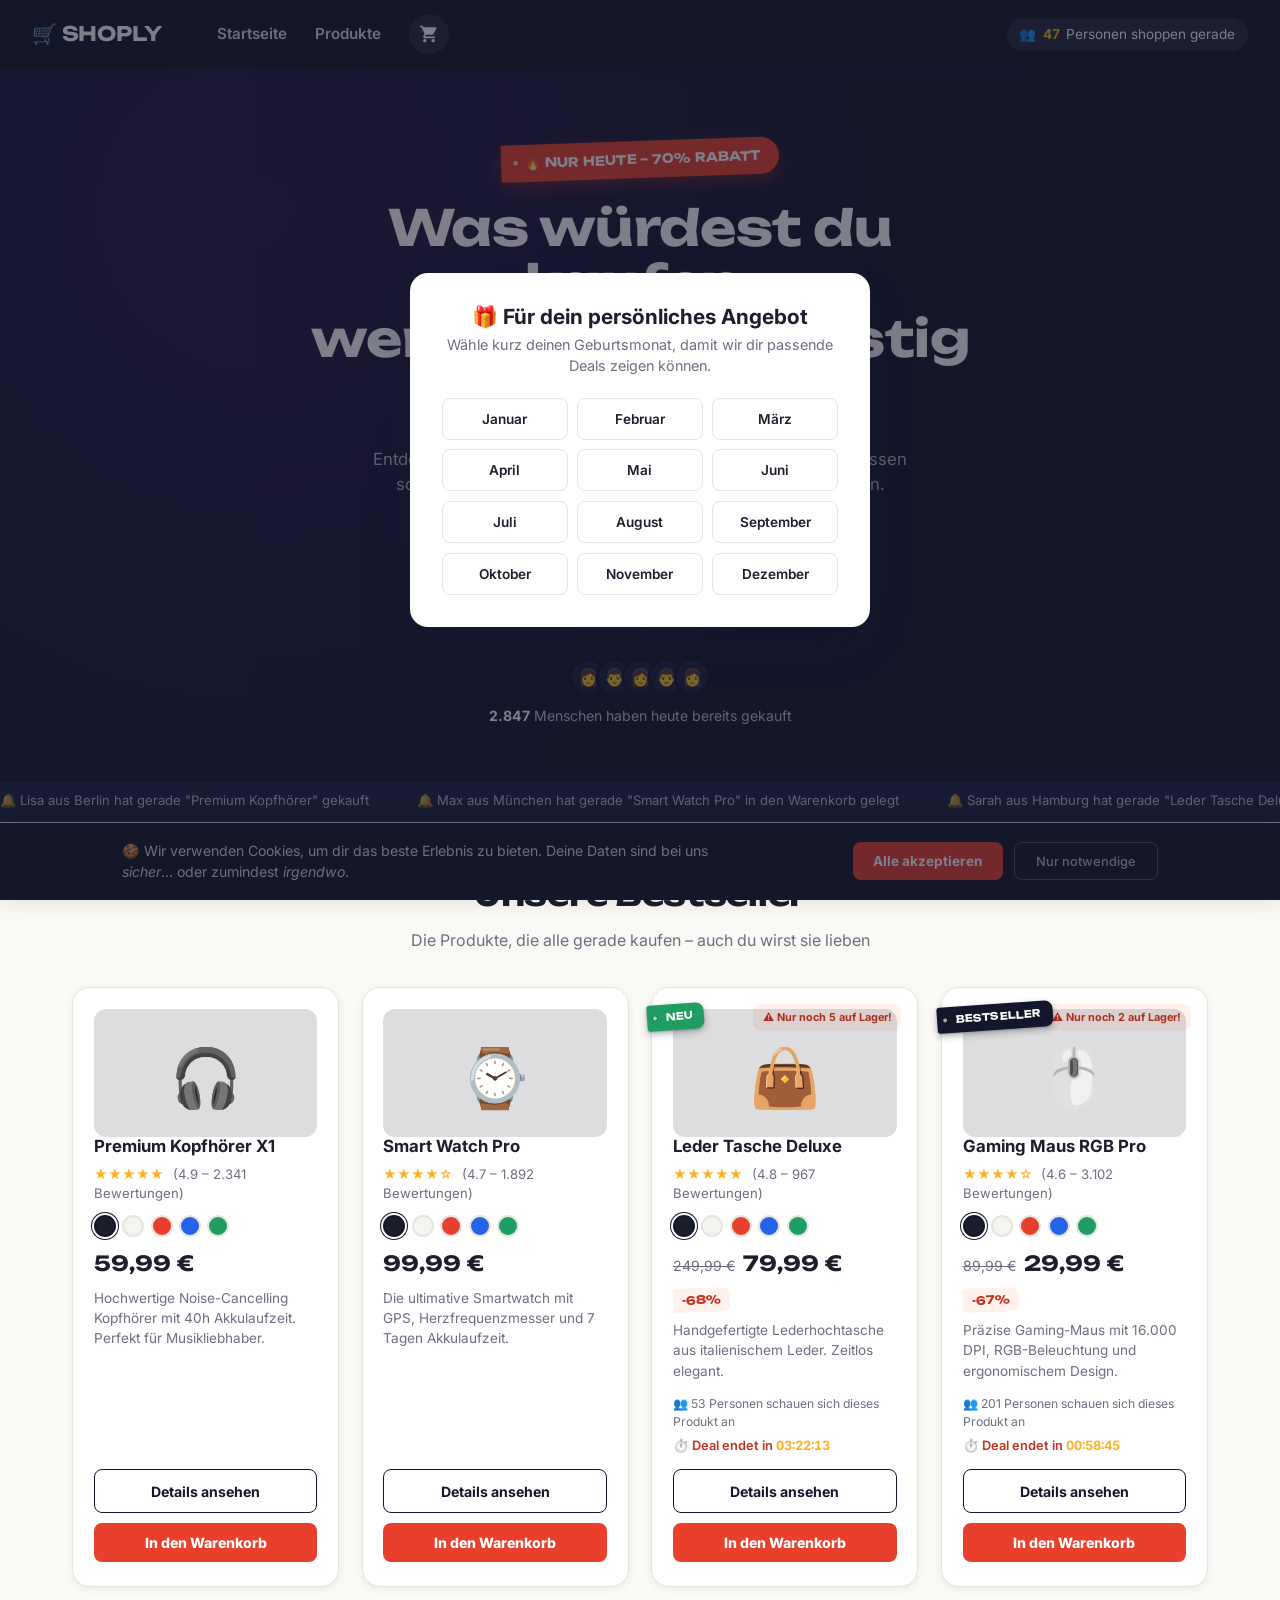
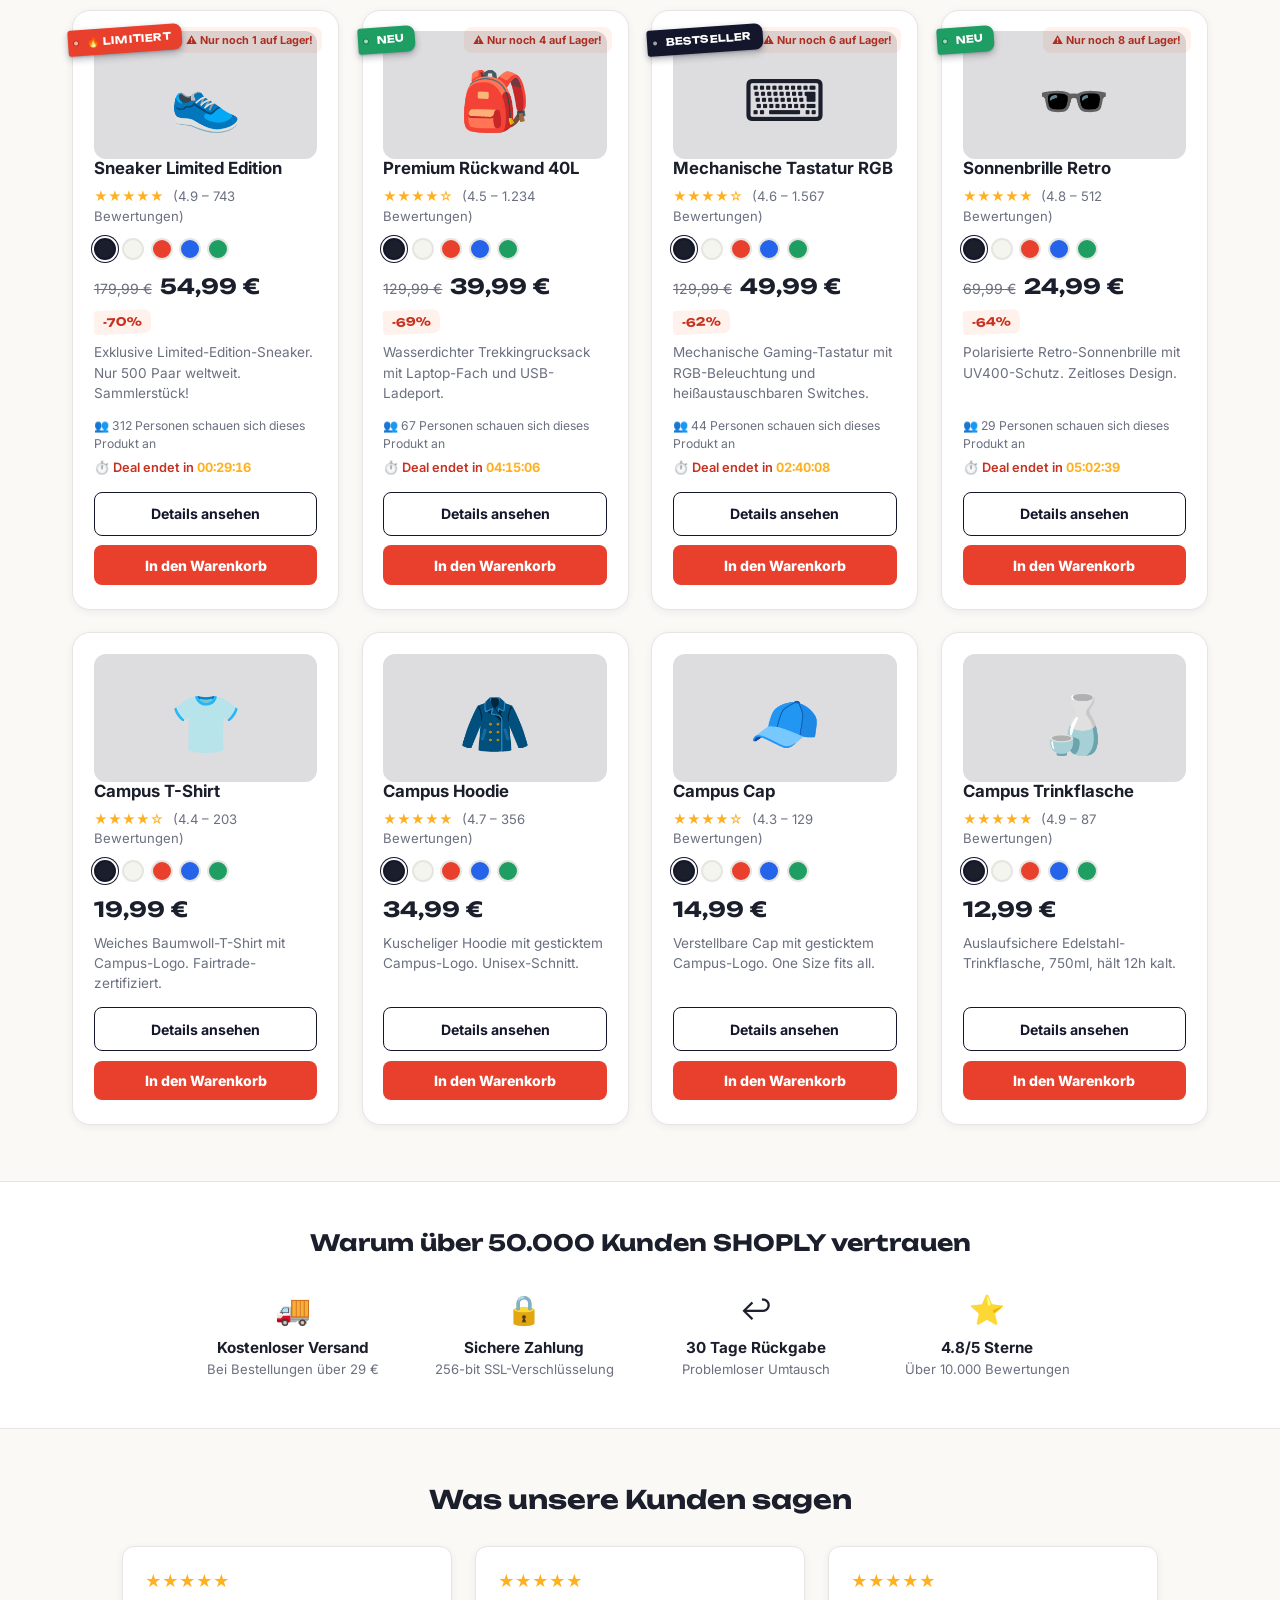
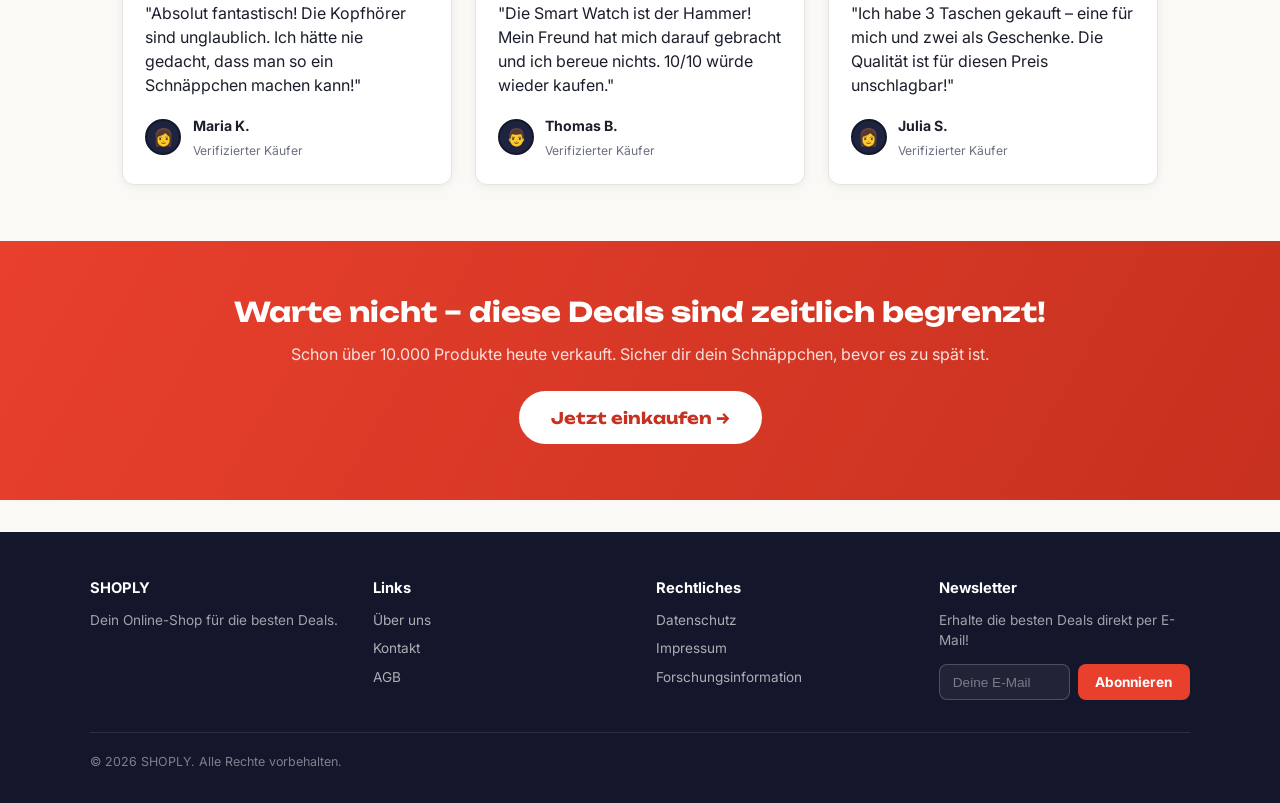
==== index.html @ 7df16696 "Add files via upload" ====
<!DOCTYPE html>
<html lang="de">
<head>
<meta charset="UTF-8">
<meta name="viewport" content="width=device-width, initial-scale=1.0">
<title>SHOPLY – Was würdest du kaufen?</title>
<link rel="stylesheet" href="style.css">
<link rel="preconnect" href="https://fonts.googleapis.com">
<link rel="preconnect" href="https://fonts.gstatic.com" crossorigin>
<link href="https://fonts.googleapis.com/css2?family=Unbounded:wght@500;700;800;900&family=Inter:wght@300;400;500;600;700;900&display=swap" rel="stylesheet">
</head>
<body>

<!-- COOKIE BANNER – Privacy Zuckering -->
<div id="cookieBanner" class="cookie-banner">
  <div class="cookie-inner">
    <p>🍪 Wir verwenden Cookies, um dir das beste Erlebnis zu bieten. Deine Daten sind bei uns <em>sicher</em>... oder zumindest <em>irgendwo</em>.</p>
    <div class="cookie-buttons">
      <button class="btn-accept" onclick="acceptCookies()">Alle akzeptieren</button>
      <button class="btn-reject" onclick="showCookieSettings()">Nur notwendige</button>
    </div>
  </div>
</div>

<!-- COOKIE SETTINGS MODAL – Privacy Zuckering (versteckte Opt-outs) -->
<div id="cookieModal" class="modal-overlay" style="display:none">
  <div class="modal">
    <h2>Cookie-Einstellungen</h2>
    <p class="modal-subtitle">Passe deine Datenschutzeinstellungen an</p>
    <div class="cookie-option">
      <label><input type="checkbox" checked disabled> Notwendige Cookies (kann nicht deaktiviert werden)</label>
    </div>
    <div class="cookie-option">
      <label><input type="checkbox" id="analytics" checked> Analyse-Cookies</label>
      <button class="toggle-btn active" onclick="toggleCookie('analytics')">AN</button>
    </div>
    <div class="cookie-option">
      <label><input type="checkbox" id="marketing" checked> Marketing-Cookies</label>
      <button class="toggle-btn active" onclick="toggleCookie('marketing')">AN</button>
    </div>
    <div class="cookie-option">
      <label><input type="checkbox" id="thirdparty" checked> Drittanbieter-Cookies</label>
      <button class="toggle-btn active" onclick="toggleCookie('thirdparty')">AN</button>
    </div>
    <div class="cookie-option">
      <label><input type="checkbox" id="personalization" checked> Personalisierung</label>
      <button class="toggle-btn active" onclick="toggleCookie('personalization')">AN</button>
    </div>
    <div class="cookie-option">
      <label><input type="checkbox" id="fingerprint" checked> Browser-Fingerprinting</label>
      <button class="toggle-btn active" onclick="toggleCookie('fingerprint')">AN</button>
    </div>
    <button class="btn-save-cookies" onclick="saveCookieSettings()">Einstellungen speichern</button>
    <p class="cookie-hinweis">Hinweis: Das Deaktivieren von Cookies kann zu einem <strong>deutlich schlechteren</strong> Erlebnis führen. Möglicherweise verlierst du gespeicherte Artikel und deine persönlichen Empfehlungen.</p>
  </div>
</div>

<!-- NAVBAR -->
<nav class="navbar">
  <div class="nav-brand">🛒 SHOPLY</div>
  <div class="nav-links">
    <a href="index.html">Startseite</a>
    <a href="index.html#produkte">Produkte</a>
    <div class="cart-wrapper">
      <button class="cart-icon-btn" onclick="toggleCartDropdown(event)">
        <svg viewBox="0 0 24 24" xmlns="http://www.w3.org/2000/svg">
          <path d="M7 18c-1.1 0-1.99.9-1.99 2S5.9 22 7 22s2-.9 2-2-.9-2-2-2zM1 2v2h2l3.6 7.59-1.35 2.45c-.16.28-.25.61-.25.96 0 1.1.9 2 2 2h12v-2H7.42c-.14 0-.25-.11-.25-.25l.03-.12.9-1.63h7.45c.75 0 1.41-.41 1.75-1.03l3.58-6.49c.08-.14.12-.31.12-.48 0-.55-.45-1-1-1H5.21l-.94-2H1zm16 16c-1.1 0-1.99.9-1.99 2s.89 2 1.99 2 2-.9 2-2-.9-2-2-2z"/>
        </svg>
        <span id="cartBadge" class="cart-badge" style="display:none">0</span>
      </button>
      <div class="cart-dropdown" id="cartDropdown">
        <div class="cart-dropdown-header">
          <h3>🛒 Mein Warenkorb</h3>
          <span class="cart-count-label" id="cartDropCount">0 Artikel</span>
        </div>
        <div class="cart-dropdown-items" id="cartDropItems">
          <div class="cart-empty-msg">
            <div class="empty-icon">🛒</div>
            <p>Dein Warenkorb ist leer</p>
          </div>
        </div>
        <div class="cart-dropdown-footer">
          <div class="cart-dropdown-total">
            <span>Gesamtsumme</span>
            <strong id="cartDropTotal">0,00 €</strong>
          </div>
          <a href="checkout.html" class="btn-go-cart">Zum Warenkorb →</a>
        </div>
      </div>
    </div>
  </div>
  <div class="nav-right">
    <span class="nav-social-proof" id="navVisitors">👥 <strong>47</strong> Personen shoppen gerade</span>
  </div>
</nav>

<!-- HERO – AIDA: Attention -->
<section class="hero">
  <div class="hero-content">
    <span class="hero-badge">🔥 NUR HEUTE – 70% RABATT</span>
    <h1>Was würdest du kaufen,<br>wenn <em>alles</em> so günstig wäre?</h1>
    <p class="hero-sub">Entdecke unsere exklusiven Deals, die du dir nicht entgehen lassen solltest. Millionen von zufriedenen Kunden können nicht irren.</p>
    <a href="#produkte" class="btn-hero">Jetzt entdecken →</a>
    <div class="hero-urgency">
      <span class="pulse-dot"></span>
      <span>⏱️ Diese Angebote enden in <span id="heroTimer">04:59:32</span></span>
    </div>
    <div class="hero-social">
      <div class="avatar-stack">
        <div class="avatar">👩</div>
        <div class="avatar">👨</div>
        <div class="avatar">👩</div>
        <div class="avatar">👨</div>
        <div class="avatar">👩</div>
      </div>
      <p><strong>2.847</strong> Menschen haben heute bereits gekauft</p>
    </div>
  </div>
</section>

<!-- SOCIAL PROOF TICKER -->
<div class="ticker-wrap">
  <div class="ticker">
    <span>🔔 Lisa aus Berlin hat gerade "Premium Kopfhörer" gekauft</span>
    <span>🔔 Max aus München hat gerade "Smart Watch Pro" in den Warenkorb gelegt</span>
    <span>🔔 Sarah aus Hamburg hat gerade "Leder Tasche Deluxe" gekauft</span>
    <span>🔔 Tom aus Köln hat gerade "Gaming Maus RGB" gekauft</span>
    <span>🔔 Anna aus Frankfurt hat gerade "Sneaker Limited" gekauft</span>
    <span>🔔 Felix aus Stuttgart hat gerade "Premium Kopfhörer" gekauft</span>
    <span>🔔 Lisa aus Berlin hat gerade "Premium Kopfhörer" gekauft</span>
    <span>🔔 Max aus München hat gerade "Smart Watch Pro" in den Warenkorb gelegt</span>
    <span>🔔 Sarah aus Hamburg hat gerade "Leder Tasche Deluxe" gekauft</span>
    <span>🔔 Tom aus Köln hat gerade "Gaming Maus RGB" gekauft</span>
  </div>
</div>

<!-- PRODUCTS – AIDA: Interest + Desire -->
<section class="products-section" id="produkte">
  <div class="section-header">
    <h2>Unsere Bestseller</h2>
    <p>Die Produkte, die alle gerade kaufen – auch du wirst sie lieben</p>
  </div>

  <div class="products-grid" id="productsGrid">
    <!-- wird per JS aus products.js befüllt (siehe script.js: renderProductGrid) -->
  </div>
</section>

<!-- TRUST SECTION – AIDA: Desire -->
<section class="trust-section">
  <h2>Warum über 50.000 Kunden SHOPLY vertrauen</h2>
  <div class="trust-grid">
    <div class="trust-item">
      <div class="trust-icon">🚚</div>
      <h4>Kostenloser Versand</h4>
      <p>Bei Bestellungen über 29 €</p>
    </div>
    <div class="trust-item">
      <div class="trust-icon">🔒</div>
      <h4>Sichere Zahlung</h4>
      <p>256-bit SSL-Verschlüsselung</p>
    </div>
    <div class="trust-item">
      <div class="trust-icon">↩️</div>
      <h4>30 Tage Rückgabe</h4>
      <p>Problemloser Umtausch</p>
    </div>
    <div class="trust-item">
      <div class="trust-icon">⭐</div>
      <h4>4.8/5 Sterne</h4>
      <p>Über 10.000 Bewertungen</p>
    </div>
  </div>
</section>

<!-- TESTIMONIALS – Social Proof -->
<section class="testimonials-section">
  <h2>Was unsere Kunden sagen</h2>
  <div class="testimonials-grid">
    <div class="testimonial">
      <div class="testimonial-stars">★★★★★</div>
      <p>"Absolut fantastisch! Die Kopfhörer sind unglaublich. Ich hätte nie gedacht, dass man so ein Schnäppchen machen kann!"</p>
      <div class="testimonial-author">
        <div class="avatar">👩</div>
        <div><strong>Maria K.</strong><br><span>Verifizierter Käufer</span></div>
      </div>
    </div>
    <div class="testimonial">
      <div class="testimonial-stars">★★★★★</div>
      <p>"Die Smart Watch ist der Hammer! Mein Freund hat mich darauf gebracht und ich bereue nichts. 10/10 würde wieder kaufen."</p>
      <div class="testimonial-author">
        <div class="avatar">👨</div>
        <div><strong>Thomas B.</strong><br><span>Verifizierter Käufer</span></div>
      </div>
    </div>
    <div class="testimonial">
      <div class="testimonial-stars">★★★★★</div>
      <p>"Ich habe 3 Taschen gekauft – eine für mich und zwei als Geschenke. Die Qualität ist für diesen Preis unschlagbar!"</p>
      <div class="testimonial-author">
        <div class="avatar">👩</div>
        <div><strong>Julia S.</strong><br><span>Verifizierter Käufer</span></div>
      </div>
    </div>
  </div>
</section>

<!-- CTA SECTION – AIDA: Action -->
<section class="cta-section">
  <h2>Warte nicht – diese Deals sind zeitlich begrenzt!</h2>
  <p>Schon über 10.000 Produkte heute verkauft. Sicher dir dein Schnäppchen, bevor es zu spät ist.</p>
  <a href="#produkte" class="btn-cta">Jetzt einkaufen →</a>
</section>

<!-- RECENTLY VIEWED -->
<section class="recently-viewed-section" id="rvSection">
  <h3>🕐 Kürzlich angesehene Produkte</h3>
  <div class="recently-viewed-grid" id="recentlyViewed"></div>
</section>

<!-- FOOTER -->
<footer class="footer">
  <div class="footer-grid">
    <div>
      <h4>SHOPLY</h4>
      <p>Dein Online-Shop für die besten Deals.</p>
    </div>
    <div>
      <h4>Links</h4>
      <a href="#">Über uns</a>
      <a href="#">Kontakt</a>
      <a href="#">AGB</a>
    </div>
    <div>
      <h4>Rechtliches</h4>
      <a href="#">Datenschutz</a>
      <a href="#">Impressum</a>
      <a href="#">Forschungsinformation</a>
    </div>
    <div>
      <h4>Newsletter</h4>
      <p>Erhalte die besten Deals direkt per E-Mail!</p>
      <form id="newsletterForm" class="newsletter-form">
        <input type="email" name="email" placeholder="Deine E-Mail" required>
        <button type="submit">Abonnieren</button>
      </form>
      <p id="newsletterConfirm" style="display:none;font-size:0.78rem;color:#8CE0A8;margin-top:0.5rem">✓ Danke! (Demo – es wurde keine echte E-Mail verschickt)</p>
    </div>
  </div>
  <div class="footer-bottom">
    <p>© 2026 SHOPLY. Alle Rechte vorbehalten.</p>
  </div>
</footer>

<script src="products.js"></script>
<script src="script.js"></script>
<script src="study.js"></script>
<script>
document.getElementById('newsletterForm').addEventListener('submit', function (e) {
  e.preventDefault();
  trackInteraction('newsletter_signup', {});
  this.style.display = 'none';
  document.getElementById('newsletterConfirm').style.display = 'block';
});
</script>
</body>
</html>
---- style.css ----
/* ============================================================
   SHOPLY – Demo-Shop für die Seminarfacharbeit "Dark Patterns"
   ============================================================ */

:root {
  --bg: #FAF9F6;
  --surface: #FFFFFF;
  --dark: #14172B;
  --dark-2: #1E2340;
  --accent: #E8402D;
  --accent-dark: #C7311F;
  --amber: #FFB020;
  --success: #1E9E62;
  --text: #1B1E2B;
  --text-muted: #6B7080;
  --border: #E7E5E0;
  --radius-lg: 18px;
  --radius: 12px;
  --radius-sm: 8px;
  --shadow-sm: 0 2px 8px rgba(20, 23, 43, 0.06);
  --shadow-md: 0 10px 30px rgba(20, 23, 43, 0.10);
  --shadow-lg: 0 20px 50px rgba(20, 23, 43, 0.18);
  --font-display: 'Unbounded', 'Inter', system-ui, sans-serif;
  --font-body: 'Inter', system-ui, sans-serif;
}

* { box-sizing: border-box; }

html { scroll-behavior: smooth; }

body {
  margin: 0;
  font-family: var(--font-body);
  background: var(--bg);
  color: var(--text);
  line-height: 1.5;
  -webkit-font-smoothing: antialiased;
}

a { color: inherit; text-decoration: none; }
img { max-width: 100%; display: block; }
button { font-family: inherit; cursor: pointer; border: none; }
h1, h2, h3, h4 { margin: 0 0 0.5em; line-height: 1.15; }
p { margin: 0 0 1em; }

:focus-visible {
  outline: 3px solid var(--dark-2);
  outline-offset: 2px;
}

/* ============================================================
   NAVBAR
   ============================================================ */
.navbar {
  position: sticky;
  top: 0;
  z-index: 200;
  display: flex;
  align-items: center;
  justify-content: space-between;
  gap: 1.5rem;
  padding: 0.9rem 2rem;
  background: var(--dark);
  color: #fff;
  box-shadow: var(--shadow-sm);
}

.nav-brand { font-family: var(--font-display); font-size: 1.25rem; font-weight: 700; letter-spacing: -0.01em; }

.nav-links { display: flex; align-items: center; gap: 1.75rem; flex: 1; margin-left: 2rem; }
.nav-links > a { font-weight: 600; font-size: 0.95rem; opacity: 0.85; transition: opacity 0.15s; }
.nav-links > a:hover { opacity: 1; }

.nav-right { font-size: 0.85rem; }
.nav-social-proof { display: inline-flex; align-items: center; gap: 0.4rem; background: rgba(255,255,255,0.08); padding: 0.4rem 0.8rem; border-radius: 999px; }
.nav-social-proof strong { color: var(--amber); }

/* Cart icon + dropdown */
.cart-wrapper { position: relative; }
.cart-icon-btn {
  position: relative;
  background: rgba(255,255,255,0.08);
  border-radius: 999px;
  width: 40px; height: 40px;
  display: flex; align-items: center; justify-content: center;
  transition: transform 0.15s, background 0.15s;
}
.cart-icon-btn:hover { background: rgba(255,255,255,0.16); }
.cart-icon-btn svg { width: 20px; height: 20px; fill: #fff; }
.cart-icon-btn.cart-bump { transform: scale(1.2); }

.cart-badge {
  position: absolute;
  top: -4px; right: -4px;
  background: var(--accent);
  color: #fff;
  font-size: 0.7rem;
  font-weight: 700;
  min-width: 18px; height: 18px;
  border-radius: 999px;
  display: inline-flex; align-items: center; justify-content: center;
  padding: 0 4px;
}

.cart-dropdown {
  position: absolute;
  top: calc(100% + 12px);
  right: 0;
  width: 320px;
  background: var(--surface);
  color: var(--text);
  border-radius: var(--radius);
  box-shadow: var(--shadow-lg);
  opacity: 0;
  visibility: hidden;
  transform: translateY(-8px);
  transition: all 0.18s ease;
  overflow: hidden;
}
.cart-dropdown.open { opacity: 1; visibility: visible; transform: translateY(0); }

.cart-dropdown-header {
  display: flex; align-items: center; justify-content: space-between;
  padding: 1rem 1.1rem 0.6rem;
}
.cart-dropdown-header h3 { font-size: 1rem; }
.cart-count-label { font-size: 0.78rem; color: var(--text-muted); }

.cart-dropdown-items { max-height: 260px; overflow-y: auto; padding: 0 1.1rem; }
.cart-empty-msg { text-align: center; padding: 1.5rem 0; color: var(--text-muted); }
.empty-icon { font-size: 1.8rem; margin-bottom: 0.3rem; }

.cart-item {
  display: flex; align-items: center; gap: 0.5rem;
  padding: 0.55rem 0;
  border-bottom: 1px solid var(--border);
  font-size: 0.88rem;
}
.item-emoji { font-size: 1.2rem; }
.btn-remove {
  background: none; color: var(--text-muted); font-size: 0.9rem;
  width: 22px; height: 22px; border-radius: 999px;
}
.btn-remove:hover { background: var(--bg); color: var(--accent); }

.cart-dropdown-footer { padding: 0.9rem 1.1rem 1.1rem; border-top: 1px solid var(--border); margin-top: 0.4rem; }
.cart-dropdown-total {
  display: flex; justify-content: space-between; align-items: baseline;
  margin-bottom: 0.7rem; font-size: 0.92rem;
}
.cart-dropdown-total strong { font-size: 1.1rem; }

.btn-go-cart {
  display: block; text-align: center;
  background: var(--dark); color: #fff;
  padding: 0.65rem; border-radius: var(--radius-sm);
  font-weight: 700; font-size: 0.9rem;
  transition: background 0.15s;
}
.btn-go-cart:hover { background: var(--dark-2); }

/* ============================================================
   COOKIE BANNER + MODAL   (Privacy Zuckering)
   ============================================================ */
.cookie-banner {
  position: fixed; left: 0; right: 0; bottom: 0; z-index: 500;
  background: var(--dark);
  color: #fff;
  box-shadow: 0 -10px 30px rgba(0,0,0,0.25);
}
.cookie-inner {
  max-width: 1100px; margin: 0 auto;
  display: flex; align-items: center; justify-content: space-between; gap: 2rem;
  padding: 1.1rem 2rem;
  flex-wrap: wrap;
}
.cookie-inner p { margin: 0; font-size: 0.88rem; max-width: 620px; color: rgba(255,255,255,0.85); }
.cookie-buttons { display: flex; gap: 0.7rem; flex-shrink: 0; }

.btn-accept, .btn-reject, .btn-save-cookies {
  padding: 0.65rem 1.3rem; border-radius: var(--radius-sm); font-weight: 700; font-size: 0.85rem;
}
.btn-accept { background: var(--accent); color: #fff; }
.btn-accept:hover { background: var(--accent-dark); }
.btn-reject { background: transparent; color: rgba(255,255,255,0.7); border: 1px solid rgba(255,255,255,0.25) !important; font-weight: 500; font-size: 0.8rem; }
.btn-reject:hover { color: #fff; border-color: rgba(255,255,255,0.5) !important; }

.modal-overlay {
  position: fixed; inset: 0; z-index: 600;
  background: rgba(20, 23, 43, 0.55);
  display: flex; align-items: center; justify-content: center;
  padding: 1.5rem;
}
.modal {
  background: var(--surface);
  border-radius: var(--radius-lg);
  padding: 2rem;
  max-width: 440px; width: 100%;
  box-shadow: var(--shadow-lg);
}
.modal h2 { font-size: 1.3rem; }
.modal-subtitle { color: var(--text-muted); font-size: 0.9rem; margin-top: -0.4em; }

.cookie-option {
  display: flex; align-items: center; justify-content: space-between;
  padding: 0.7rem 0; border-bottom: 1px solid var(--border); font-size: 0.9rem;
}
.cookie-option label { display: flex; align-items: center; gap: 0.6rem; }

.toggle-btn {
  background: var(--border); color: var(--text-muted);
  font-size: 0.72rem; font-weight: 700;
  padding: 0.3rem 0.7rem; border-radius: 999px; min-width: 46px;
}
.toggle-btn.active { background: var(--success); color: #fff; }

.btn-save-cookies {
  display: block; width: 100%;
  background: var(--dark); color: #fff;
  margin-top: 1.3rem; padding: 0.8rem;
}
.btn-save-cookies:hover { background: var(--dark-2); }
.cookie-hinweis { font-size: 0.76rem; color: var(--text-muted); margin: 0.9rem 0 0; }

/* ============================================================
   GEBURTSMONAT-OVERLAY (Studien-Kennung, siehe study.js)
   ============================================================ */
.month-picker-modal { max-width: 460px; text-align: center; }
.month-picker-grid {
  display: grid; grid-template-columns: repeat(3, 1fr); gap: 0.6rem;
  margin-top: 1.3rem;
}
.month-btn {
  padding: 0.75rem 0.4rem;
  border: 1.5px solid var(--border); border-radius: var(--radius-sm);
  background: var(--surface); color: var(--text);
  font-weight: 600; font-size: 0.85rem;
  transition: border-color 0.15s, transform 0.15s, background 0.15s;
}
.month-btn:hover { border-color: var(--dark); background: var(--bg); transform: translateY(-2px); }

/* ============================================================
   HERO   (AIDA: Attention)
   ============================================================ */
.hero {
  background: radial-gradient(circle at 20% 20%, #241A45 0%, var(--dark) 55%, var(--dark) 100%);
  color: #fff;
  padding: 4.5rem 2rem 3.5rem;
  text-align: center;
}
.hero-content { max-width: 720px; margin: 0 auto; }

.hero-badge {
  display: inline-block;
  background: var(--accent);
  color: #fff;
  font-family: var(--font-display);
  font-weight: 700; font-size: 0.8rem;
  padding: 0.55rem 1.2rem 0.55rem 1.5rem; border-radius: 4px 999px 999px 4px;
  margin-bottom: 1.4rem;
  letter-spacing: 0.02em;
  position: relative;
  transform: rotate(-2deg);
  box-shadow: 0 6px 16px rgba(232, 64, 45, 0.35);
}
.hero-badge::before {
  content: '';
  position: absolute; left: 12px; top: 50%;
  width: 5px; height: 5px; border-radius: 999px;
  background: rgba(255, 255, 255, 0.65);
  transform: translateY(-50%);
  box-shadow: 0 0 0 1px rgba(0, 0, 0, 0.15);
}

.hero h1 { font-family: var(--font-display); font-size: clamp(1.9rem, 4vw, 3.1rem); font-weight: 700; letter-spacing: -0.01em; line-height: 1.12; }
.hero h1 em { color: var(--amber); font-style: normal; }
.hero-sub { color: rgba(255,255,255,0.7); font-size: 1.05rem; max-width: 560px; margin: 1rem auto 1.8rem; }

.btn-hero {
  display: inline-block;
  background: var(--amber); color: var(--dark);
  font-family: var(--font-display); font-weight: 700; font-size: 0.98rem;
  padding: 0.95rem 2.2rem; border-radius: 999px;
  box-shadow: 0 10px 26px rgba(255, 176, 32, 0.35);
  transition: transform 0.15s, box-shadow 0.15s;
}
.btn-hero:hover { transform: translateY(-2px); box-shadow: 0 14px 32px rgba(255, 176, 32, 0.45); }

.hero-urgency {
  margin-top: 1.6rem;
  display: flex; align-items: center; justify-content: center; gap: 0.5rem;
  font-size: 0.9rem; color: rgba(255,255,255,0.85);
}
.pulse-dot {
  width: 9px; height: 9px; border-radius: 999px; background: var(--accent);
  box-shadow: 0 0 0 rgba(232, 64, 45, 0.6);
  animation: pulse 1.6s infinite;
}
@keyframes pulse {
  0% { box-shadow: 0 0 0 0 rgba(232, 64, 45, 0.55); }
  70% { box-shadow: 0 0 0 9px rgba(232, 64, 45, 0); }
  100% { box-shadow: 0 0 0 0 rgba(232, 64, 45, 0); }
}
#heroTimer, .product-countdown { font-variant-numeric: tabular-nums; font-weight: 700; color: var(--amber); }

.hero-social { margin-top: 2rem; display: flex; flex-direction: column; align-items: center; gap: 0.6rem; }
.avatar-stack { display: flex; }
.avatar-stack .avatar { margin-left: -10px; }
.avatar-stack .avatar:first-child { margin-left: 0; }
.avatar {
  width: 36px; height: 36px; border-radius: 999px;
  background: var(--dark-2);
  border: 2px solid var(--dark);
  display: flex; align-items: center; justify-content: center;
  font-size: 1.05rem;
}
.hero-social p { margin: 0; font-size: 0.88rem; color: rgba(255,255,255,0.75); }
.hero-social strong { color: #fff; }

/* ============================================================
   SOCIAL PROOF TICKER
   ============================================================ */
.ticker-wrap {
  background: var(--dark-2);
  overflow: hidden;
  white-space: nowrap;
  border-bottom: 1px solid rgba(255,255,255,0.08);
}
.ticker {
  display: inline-flex;
  gap: 3rem;
  padding: 0.6rem 0;
  animation: ticker-scroll 30s linear infinite;
}
.ticker span { color: rgba(255,255,255,0.75); font-size: 0.82rem; }
@keyframes ticker-scroll {
  from { transform: translateX(0); }
  to { transform: translateX(-50%); }
}

/* ============================================================
   PRODUCTS
   ============================================================ */
.products-section { max-width: 1200px; margin: 0 auto; padding: 3.5rem 2rem; }
.section-header { text-align: center; margin-bottom: 2.2rem; }
.section-header h2 { font-family: var(--font-display); font-size: 1.9rem; font-weight: 700; letter-spacing: -0.01em; }
.section-header p { color: var(--text-muted); }

.products-grid {
  display: grid;
  grid-template-columns: repeat(auto-fill, minmax(260px, 1fr));
  gap: 1.4rem;
}

.product-card {
  position: relative;
  background: var(--surface);
  border: 1px solid var(--border);
  border-radius: var(--radius-lg);
  padding: 1.3rem 1.3rem 1.5rem;
  box-shadow: var(--shadow-sm);
  transition: transform 0.15s, box-shadow 0.15s;
  display: flex; flex-direction: column;
}
.product-card:hover { transform: translateY(-4px); box-shadow: var(--shadow-md); }

.product-badge {
  position: absolute; top: 1rem; left: -0.3rem;
  background: var(--dark); color: #fff;
  font-family: var(--font-display);
  font-size: 0.64rem; font-weight: 700; letter-spacing: 0.02em;
  padding: 0.34rem 0.7rem 0.34rem 1.15rem;
  border-radius: 3px 8px 8px 3px;
  z-index: 2;
  transform: rotate(-4deg);
  box-shadow: 0 3px 7px rgba(20, 23, 43, 0.3), 0 1px 2px rgba(20, 23, 43, 0.18);
}
.product-badge::before {
  content: '';
  position: absolute; left: 6px; top: 50%;
  width: 4px; height: 4px; border-radius: 999px;
  background: rgba(255, 255, 255, 0.6);
  transform: translateY(-50%);
  box-shadow: 0 0 0 1px rgba(0, 0, 0, 0.2);
}
.product-badge.hot { background: var(--accent); }
.product-badge.new { background: var(--success); }

.product-stock-low {
  position: absolute; top: 1rem; right: 1rem;
  background: #FFF1EC; color: var(--accent-dark);
  font-size: 0.68rem; font-weight: 700;
  padding: 0.32rem 0.6rem; border-radius: var(--radius-sm);
}

.product-image {
  position: relative;
  font-size: 3.6rem; text-align: center;
  padding: 1.6rem 0 1rem;
  border-radius: var(--radius);
  overflow: hidden;
  display: flex; align-items: center; justify-content: center;
  min-height: 128px;
}
.product-image img {
  position: absolute; inset: 0;
  width: 100%; height: 100%;
  object-fit: cover;
}
.product-emoji-fallback { position: relative; }

.product-card h3 { font-size: 1.05rem; }
.product-rating { font-size: 0.82rem; color: var(--amber); margin-bottom: 0.5rem; }
.product-rating span { color: var(--text-muted); margin-left: 0.3rem; }

.product-price { display: flex; align-items: baseline; gap: 0.5rem; margin-bottom: 0.5rem; flex-wrap: wrap; }
.old-price { color: var(--text-muted); text-decoration: line-through; font-size: 0.88rem; }
.new-price { font-family: var(--font-display); font-size: 1.3rem; font-weight: 700; color: var(--text); }
.discount {
  background: #FFF1EC; color: var(--accent-dark);
  font-family: var(--font-display); font-weight: 700; font-size: 0.72rem;
  padding: 0.22rem 0.55rem; border-radius: 3px 7px 7px 3px;
  transform: rotate(-2deg); display: inline-block;
}

.product-desc { font-size: 0.85rem; color: var(--text-muted); flex: 1; }

.color-swatches { display: flex; gap: 0.4rem; margin: 0.2rem 0 0.7rem; flex-wrap: wrap; }
.color-swatch {
  width: 22px; height: 22px; border-radius: 999px;
  border: 2px solid var(--border);
  padding: 0; cursor: pointer;
  transition: transform 0.12s, border-color 0.12s;
}
.color-swatch:hover { transform: scale(1.12); }
.color-swatch.active { border-color: var(--dark); box-shadow: 0 0 0 2px var(--surface), 0 0 0 3px var(--dark); }

.product-social { font-size: 0.76rem; color: var(--text-muted); margin-bottom: 0.3rem; }
.product-timer { font-size: 0.8rem; color: var(--accent-dark); font-weight: 600; margin-bottom: 0.9rem; }

.btn-product {
  display: block; text-align: center;
  border: 1.5px solid var(--dark); color: var(--dark);
  border-radius: var(--radius-sm);
  padding: 0.65rem; font-weight: 700; font-size: 0.88rem;
  margin-bottom: 0.6rem;
  transition: background 0.15s, color 0.15s;
}
.btn-product:hover { background: var(--dark); color: #fff; }

.btn-add-cart {
  display: block; width: 100%; text-align: center;
  background: var(--accent); color: #fff;
  border-radius: var(--radius-sm);
  padding: 0.7rem; font-weight: 800; font-size: 0.88rem;
  transition: background 0.15s;
}
.btn-add-cart:hover { background: var(--accent-dark); }

/* ============================================================
   TRUST SECTION
   ============================================================ */
.trust-section { background: var(--surface); border-top: 1px solid var(--border); border-bottom: 1px solid var(--border); padding: 3rem 2rem; text-align: center; }
.trust-section h2 { font-family: var(--font-display); font-size: 1.4rem; font-weight: 700; margin-bottom: 2rem; }
.trust-grid { max-width: 900px; margin: 0 auto; display: grid; grid-template-columns: repeat(auto-fit, minmax(180px, 1fr)); gap: 1.6rem; }
.trust-item h4 { font-size: 0.95rem; margin-bottom: 0.2rem; }
.trust-item p { font-size: 0.82rem; color: var(--text-muted); margin: 0; }
.trust-icon { font-size: 1.8rem; margin-bottom: 0.5rem; }

/* ============================================================
   TESTIMONIALS
   ============================================================ */
.testimonials-section { max-width: 1100px; margin: 0 auto; padding: 3.5rem 2rem; text-align: center; }
.testimonials-section h2 { font-family: var(--font-display); font-size: 1.6rem; font-weight: 700; margin-bottom: 2rem; }
.testimonials-grid { display: grid; grid-template-columns: repeat(auto-fit, minmax(260px, 1fr)); gap: 1.4rem; text-align: left; }
.testimonial { background: var(--surface); border: 1px solid var(--border); border-radius: var(--radius); padding: 1.4rem; box-shadow: var(--shadow-sm); }
.testimonial-stars { color: var(--amber); margin-bottom: 0.5rem; }
.testimonial-author { display: flex; align-items: center; gap: 0.7rem; margin-top: 1rem; }
.testimonial-author strong { font-size: 0.88rem; }
.testimonial-author span { font-size: 0.76rem; color: var(--text-muted); }

/* ============================================================
   CTA SECTION
   ============================================================ */
.cta-section { background: linear-gradient(120deg, var(--accent), var(--accent-dark)); color: #fff; text-align: center; padding: 3.5rem 2rem; }
.cta-section h2 { font-family: var(--font-display); font-size: 1.7rem; font-weight: 700; }
.cta-section p { color: rgba(255,255,255,0.85); }
.btn-cta {
  display: inline-block; background: #fff; color: var(--accent-dark);
  font-family: var(--font-display); font-weight: 700; padding: 0.9rem 2rem; border-radius: 999px;
  margin-top: 0.6rem; transition: transform 0.15s;
}
.btn-cta:hover { transform: translateY(-2px); }

/* ============================================================
   RECENTLY VIEWED
   ============================================================ */
.recently-viewed-section { max-width: 1200px; margin: 0 auto; padding: 1rem 2rem 3.5rem; }
.recently-viewed-section h3 { font-size: 1.15rem; margin-bottom: 1rem; }
.recently-viewed-grid { display: grid; grid-template-columns: repeat(auto-fill, minmax(140px, 1fr)); gap: 1rem; }
.rv-card {
  background: var(--surface); border: 1px solid var(--border); border-radius: var(--radius);
  padding: 1rem; text-align: center; display: flex; flex-direction: column; gap: 0.3rem;
  transition: transform 0.15s, box-shadow 0.15s;
}
.rv-card:hover { transform: translateY(-3px); box-shadow: var(--shadow-sm); }
.rv-emoji { font-size: 1.8rem; }
.rv-name { font-size: 0.8rem; font-weight: 600; }
.rv-price { font-size: 0.82rem; color: var(--accent-dark); font-weight: 700; }

/* ============================================================
   FOOTER
   ============================================================ */
.footer { background: var(--dark); color: rgba(255,255,255,0.8); padding: 3rem 2rem 1.2rem; margin-top: 2rem; }
.footer-grid { max-width: 1100px; margin: 0 auto; display: grid; grid-template-columns: repeat(auto-fit, minmax(180px, 1fr)); gap: 2rem; padding-bottom: 2rem; border-bottom: 1px solid rgba(255,255,255,0.1); }
.footer-grid h4 { color: #fff; font-size: 0.92rem; margin-bottom: 0.8rem; }
.footer-grid a { display: block; font-size: 0.85rem; color: rgba(255,255,255,0.65); margin-bottom: 0.5rem; }
.footer-grid a:hover { color: #fff; }
.footer-grid p { font-size: 0.85rem; color: rgba(255,255,255,0.6); }

.newsletter-form { display: flex; gap: 0.5rem; margin-top: 0.6rem; }
.newsletter-form input {
  flex: 1; min-width: 0; padding: 0.6rem 0.8rem;
  border-radius: var(--radius-sm); border: 1px solid rgba(255,255,255,0.2);
  background: rgba(255,255,255,0.06); color: #fff; font-size: 0.85rem;
}
.newsletter-form input::placeholder { color: rgba(255,255,255,0.4); }
.newsletter-form button { background: var(--accent); color: #fff; font-weight: 700; padding: 0 1.1rem; border-radius: var(--radius-sm); font-size: 0.85rem; }
.newsletter-form button:hover { background: var(--accent-dark); }

.footer-bottom { max-width: 1100px; margin: 0 auto; padding-top: 1.2rem; font-size: 0.78rem; color: rgba(255,255,255,0.45); }

/* ============================================================
   PRODUCT DETAIL PAGE
   ============================================================ */
.product-detail-page { max-width: 1100px; margin: 0 auto; padding: 2.5rem 2rem 1rem; }
.product-detail-container { display: grid; grid-template-columns: 1fr 1fr; gap: 3rem; align-items: start; }
.product-detail-image {
  position: relative;
  font-size: 8rem; text-align: center;
  background: var(--surface); border: 1px solid var(--border);
  border-radius: var(--radius-lg); padding: 3rem 0;
  overflow: hidden; min-height: 320px;
  display: flex; align-items: center; justify-content: center;
}
.product-detail-image img {
  position: absolute; inset: 0;
  width: 100%; height: 100%;
  object-fit: cover;
}
.product-detail-info .product-badge { position: static; display: inline-block; margin-bottom: 0.8rem; }
.product-detail-info h1 { font-family: var(--font-display); font-size: 1.6rem; font-weight: 700; letter-spacing: -0.01em; }

.price-inflated { display: flex; align-items: baseline; gap: 0.6rem; font-size: 0.85rem; color: var(--text-muted); margin: -0.4rem 0 0.6rem; }
.inflated-label { font-weight: 600; }
.inflated-price { text-decoration: line-through; }
.inflated-you-save { color: var(--success); font-weight: 700; }

.product-detail-info .product-stock-low { position: static; display: inline-block; margin: 0.4rem 0; }
.product-detail-info .product-social,
.product-detail-info .product-timer { margin: 0.3rem 0; }

.live-sales-counter {
  display: flex; align-items: center; gap: 0.4rem;
  background: #FFF4E5; color: #92400E;
  font-size: 0.85rem; font-weight: 600;
  padding: 0.55rem 0.9rem; border-radius: var(--radius-sm);
  margin: 0.8rem 0;
}
.fire-icon { font-size: 1.1rem; }
.counter-num { font-weight: 800; color: #B45309; }

.color-selector { margin: 1rem 0; }
.color-selector label { display: block; font-size: 0.88rem; font-weight: 600; margin-bottom: 0.5rem; }
.color-selector .color-swatches { margin: 0; }
.color-selector .color-swatch { width: 30px; height: 30px; }

.qty-selector { display: flex; align-items: center; gap: 0.8rem; margin: 1.2rem 0; }.qty-selector label { font-size: 0.88rem; font-weight: 600; }
.qty-controls { display: flex; align-items: center; border: 1px solid var(--border); border-radius: var(--radius-sm); overflow: hidden; }
.qty-controls button { background: var(--bg); width: 34px; height: 34px; font-size: 1.1rem; }
.qty-controls button:hover { background: var(--border); }
.qty-controls input { width: 46px; height: 34px; text-align: center; border: none; border-left: 1px solid var(--border); border-right: 1px solid var(--border); font-size: 0.9rem; }

.purchase-actions { display: flex; align-items: center; gap: 1rem; flex-wrap: wrap; margin: 1.4rem 0; }
.btn-buy-now, .btn-buy-direct {
  padding: 0.85rem 1.6rem; border-radius: var(--radius-sm); font-weight: 800; font-size: 0.92rem;
}
.btn-buy-now { background: var(--accent); color: #fff; }
.btn-buy-now:hover { background: var(--accent-dark); }
.btn-buy-direct { background: var(--dark); color: #fff; }
.btn-buy-direct:hover { background: var(--dark-2); }
.skip-link { font-size: 0.82rem; color: var(--text-muted); }
.skip-link:hover { color: var(--text); }

.extras-section { background: var(--surface); border: 1px solid var(--border); border-radius: var(--radius); padding: 1.1rem 1.3rem; margin-top: 1rem; }
.extras-section h4 { font-size: 0.92rem; margin-bottom: 0.7rem; }
.extra-option { display: flex; align-items: center; gap: 0.6rem; font-size: 0.86rem; padding: 0.4rem 0; }
.extra-option em { color: var(--accent-dark); font-style: normal; font-weight: 600; }

/* Cross-sell */
.cross-sell-section { max-width: 1100px; margin: 3rem auto 0; padding: 0 2rem; }
.cross-sell-section h3 { font-size: 1.15rem; margin-bottom: 1rem; }
.cross-sell-grid { display: grid; grid-template-columns: repeat(auto-fit, minmax(160px, 1fr)); gap: 1rem; margin-bottom: 1.2rem; }
.cross-sell-card {
  position: relative;
  background: var(--surface); border: 2px solid var(--success); border-radius: var(--radius);
  padding: 1rem; text-align: center; cursor: pointer;
  transition: opacity 0.15s, border-color 0.15s;
}
.cross-sell-card.deselected { border-color: var(--border); opacity: 0.55; }
.cs-check {
  position: absolute; top: 0.5rem; right: 0.5rem;
  width: 20px; height: 20px; border-radius: 999px;
  background: var(--success); color: #fff;
  font-size: 0.7rem; display: flex; align-items: center; justify-content: center;
}
.cross-sell-card.deselected .cs-check { background: var(--border); color: transparent; }
.cs-emoji { font-size: 1.8rem; margin-bottom: 0.3rem; }
.cs-name { font-size: 0.82rem; font-weight: 600; }
.cs-price { font-size: 0.85rem; font-weight: 800; color: var(--accent-dark); }
.cs-old { font-size: 0.74rem; color: var(--text-muted); text-decoration: line-through; }

.cross-sell-bundle {
  background: #EAF7EF; border-radius: var(--radius);
  padding: 1.1rem 1.3rem; display: flex; align-items: center; justify-content: space-between; flex-wrap: wrap; gap: 0.8rem;
}
.cross-sell-bundle p { margin: 0; font-size: 0.9rem; color: #14532D; }
.bundle-price { font-weight: 800; font-size: 1.1rem; color: #14532D; }
.btn-bundle { background: var(--success); color: #fff; font-weight: 800; padding: 0.7rem 1.4rem; border-radius: var(--radius-sm); }
.btn-bundle:hover { background: #17824F; }

/* Bait and switch */
.bait-section {
  max-width: 1100px; margin: 3rem auto 0; padding: 1.6rem 2rem;
  background: linear-gradient(120deg, #2E1065, #4C1D95);
  color: #fff; border-radius: var(--radius-lg);
}
.bait-section h3 { font-size: 1.2rem; }
.bait-section p { color: rgba(255,255,255,0.85); }
.bait-actions { display: flex; gap: 1rem; flex-wrap: wrap; margin: 0.8rem 0; }
.btn-bait-yes { background: var(--amber); color: var(--dark); font-weight: 800; padding: 0.75rem 1.4rem; border-radius: var(--radius-sm); }
.btn-bait-no { font-size: 0.82rem; color: rgba(255,255,255,0.55); align-self: center; }
.btn-bait-no:hover { color: #fff; }
.bait-fine-print { font-size: 0.72rem; color: rgba(255,255,255,0.45); margin: 0.5rem 0 0; }

/* Reviews */
.reviews-section { max-width: 1100px; margin: 3rem auto 0; padding: 0 2rem 3rem; }
.reviews-section h3 { font-size: 1.2rem; margin-bottom: 1rem; }
.review-summary { display: flex; align-items: center; gap: 1rem; margin-bottom: 1.5rem; }
.review-big-rating { font-size: 2.6rem; font-weight: 900; }
.review-summary p { margin: 0.2rem 0 0; font-size: 0.82rem; color: var(--text-muted); }
.review { border-top: 1px solid var(--border); padding: 1rem 0; }
.review-header { display: flex; align-items: center; gap: 0.7rem; margin-bottom: 0.4rem; font-size: 0.88rem; }
.verified { background: #EAF7EF; color: #14532D; font-size: 0.72rem; font-weight: 700; padding: 0.15rem 0.5rem; border-radius: 6px; }
.review p { font-size: 0.88rem; color: var(--text); }
.review-date { font-size: 0.75rem; color: var(--text-muted); }

/* Sticky add-to-cart bar */
.sticky-cart-bar {
  position: fixed; left: 0; right: 0; bottom: 0; z-index: 300;
  background: var(--surface); border-top: 1px solid var(--border);
  box-shadow: 0 -8px 24px rgba(20,23,43,0.10);
  padding: 0.8rem 2rem;
  display: flex; align-items: center; justify-content: space-between; gap: 1rem; flex-wrap: wrap;
  transform: translateY(120%);
  transition: transform 0.25s ease;
}
.sticky-cart-bar.visible { transform: translateY(0); }
.sticky-info { display: flex; align-items: center; gap: 0.8rem; }
.sticky-emoji { font-size: 1.8rem; }
.sticky-name { font-weight: 700; font-size: 0.88rem; }
.sticky-price { display: flex; gap: 0.5rem; align-items: baseline; }
.sticky-old { font-size: 0.78rem; color: var(--text-muted); text-decoration: line-through; }
.sticky-new { font-weight: 800; color: var(--accent-dark); }
.sticky-actions { display: flex; align-items: center; gap: 0.8rem; }
.sticky-qty { display: flex; align-items: center; gap: 0.6rem; border: 1px solid var(--border); border-radius: var(--radius-sm); padding: 0.3rem 0.7rem; }
.sticky-qty button { background: none; font-size: 1rem; }
.btn-sticky-cart { background: var(--accent); color: #fff; font-weight: 700; font-size: 0.85rem; padding: 0.65rem 1.1rem; border-radius: var(--radius-sm); }
.btn-sticky-cart:hover { background: var(--accent-dark); }

/* Exit intent modal (confirmshaming) */
.exit-modal { text-align: center; max-width: 420px; }
.exit-modal h2 { font-size: 1.3rem; }
.exit-stats { background: #FFF1EC; color: var(--accent-dark); font-size: 0.85rem; padding: 0.7rem 0.9rem; border-radius: var(--radius-sm); }
.sub-modal-benefits { text-align: left; background: var(--bg); border-radius: var(--radius-sm); padding: 0.9rem 1.1rem; margin: 1rem 0; }
.sub-modal-benefits p { margin: 0.3rem 0; font-size: 0.85rem; color: var(--text-muted); }
.btn-stay { display: block; width: 100%; background: var(--dark); color: #fff; font-weight: 700; padding: 0.85rem; border-radius: var(--radius-sm); margin-top: 0.6rem; }
.btn-stay:hover { background: var(--dark-2); }
.exit-leave { display: block; margin-top: 0.9rem; font-size: 0.78rem; color: var(--text-muted); text-decoration: underline; }
.exit-leave:hover { color: var(--text); }

/* ============================================================
   CHECKOUT PAGE
   ============================================================ */
.checkout-page { max-width: 1150px; margin: 0 auto; padding: 2.5rem 2rem 4rem; }
.checkout-page h1 { font-family: var(--font-display); font-size: 1.6rem; font-weight: 700; }
.checkout-container { display: grid; grid-template-columns: 1fr 340px; gap: 2.5rem; align-items: start; margin-top: 1.5rem; }
.checkout-main { min-width: 0; }

.checkout-progress { display: flex; gap: 0.5rem; margin-bottom: 1.6rem; flex-wrap: wrap; }
.progress-step {
  font-size: 0.78rem; font-weight: 600; color: var(--text-muted);
  background: var(--surface); border: 1px solid var(--border);
  padding: 0.45rem 0.9rem; border-radius: 999px;
}
.progress-step.active { color: var(--success); border-color: var(--success); background: #EAF7EF; }
.progress-step.current { color: #fff; background: var(--dark); border-color: var(--dark); }

.checkout-section {
  background: var(--surface); border: 1px solid var(--border); border-radius: var(--radius-lg);
  padding: 1.6rem 1.8rem; margin-bottom: 1.4rem;
}
.checkout-section h2 { font-size: 1.1rem; margin-bottom: 1rem; }

.form-row { display: grid; grid-template-columns: 1fr 1fr; gap: 1rem; }
.form-group { margin-bottom: 1rem; }
.form-group label { display: block; font-size: 0.82rem; font-weight: 600; margin-bottom: 0.35rem; }
.form-group input {
  width: 100%; padding: 0.65rem 0.8rem;
  border: 1px solid var(--border); border-radius: var(--radius-sm);
  font-size: 0.9rem; font-family: inherit;
}
.form-group input:focus { border-color: var(--dark); }

.form-extras { border-top: 1px solid var(--border); padding-top: 1rem; margin-top: 0.5rem; }
.checkbox-label { display: flex; align-items: flex-start; gap: 0.6rem; font-size: 0.82rem; color: var(--text-muted); padding: 0.4rem 0; cursor: pointer; }
.checkbox-label input { margin-top: 0.2rem; flex-shrink: 0; }

.hidden-costs-reveal { border-top: 1px solid var(--border); padding-top: 1rem; margin-top: 1rem; }
.hidden-costs-reveal h3 { font-size: 0.95rem; margin-bottom: 0.6rem; }
.hidden-costs-reveal .checkbox-label { font-size: 0.86rem; color: var(--text); }

.subscription-box {
  margin-top: 1.4rem; padding: 1.3rem;
  background: linear-gradient(135deg, #FFF8E8, #FFF1D6);
  border: 1px solid #F5D98A; border-radius: var(--radius);
}
.sub-header { display: flex; align-items: center; justify-content: space-between; gap: 0.6rem; }
.sub-header h3 { font-size: 1rem; margin: 0; }
.sub-badge { background: var(--accent); color: #fff; font-family: var(--font-display); font-size: 0.66rem; font-weight: 700; padding: 0.28rem 0.65rem; border-radius: 3px 8px 8px 3px; transform: rotate(-2deg); display: inline-block; }
.subscription-box p { font-size: 0.86rem; }
.sub-benefits { margin: 0.6rem 0 1rem; padding-left: 0; list-style: none; font-size: 0.85rem; }
.sub-benefits li { padding: 0.2rem 0; }
.sub-choice { display: flex; gap: 0.8rem; flex-wrap: wrap; }
.btn-sub-accept { background: var(--success); color: #fff; font-weight: 700; padding: 0.75rem 1.3rem; border-radius: var(--radius-sm); }
.btn-sub-accept.activated { background: #14532D; }
.btn-sub-decline { background: transparent; color: var(--text-muted); font-size: 0.85rem; padding: 0.75rem 0.6rem; }
.btn-sub-decline:hover { color: var(--text); }
.sub-fine-print { font-size: 0.72rem; color: var(--text-muted); margin: 0.8rem 0 0; }

.final-actions { display: flex; align-items: center; justify-content: space-between; gap: 1rem; margin-top: 1.6rem; flex-wrap: wrap; }
.btn-final-buy {
  background: var(--success); color: #fff; font-weight: 800; font-size: 1rem;
  padding: 1rem 2.4rem; border-radius: var(--radius-sm);
  box-shadow: 0 10px 24px rgba(30, 158, 98, 0.3);
}
.btn-final-buy:hover { background: #17824F; }
.back-to-shop { font-size: 0.8rem; color: var(--text-muted); }
.back-to-shop:hover { color: var(--text); }

.checkout-sidebar { position: sticky; top: 90px; }
.order-summary {
  background: var(--surface); border: 1px solid var(--border); border-radius: var(--radius-lg);
  padding: 1.5rem; margin-bottom: 1.2rem;
}
.order-summary h3 { font-size: 1rem; margin-bottom: 0.8rem; }
.summary-line { display: flex; justify-content: space-between; font-size: 0.86rem; padding: 0.4rem 0; color: var(--text-muted); }
.summary-line.total { border-top: 1px solid var(--border); margin-top: 0.5rem; padding-top: 0.8rem; font-family: var(--font-display); font-weight: 700; font-size: 1.05rem; color: var(--text); }
.summary-line.hidden-fee { color: var(--accent-dark); }
.tax-hinweis { font-size: 0.72rem; color: var(--text-muted); margin: 0.8rem 0 0; }

.sidebar-urgency {
  background: #FFF1EC; border-radius: var(--radius); padding: 1rem 1.2rem;
  font-size: 0.85rem; color: var(--accent-dark);
}
.sidebar-urgency p { margin: 0.3rem 0; }
#cartTimer { font-weight: 800; font-variant-numeric: tabular-nums; }

.empty-cart { text-align: center; padding: 2rem 0; color: var(--text-muted); }
.empty-cart a { color: var(--accent-dark); font-weight: 600; }

.order-confirmation {
  align-items: center; justify-content: center;
  padding: 3rem 1rem;
}
.confirmation-box {
  max-width: 480px; margin: 0 auto; text-align: center;
  background: var(--surface); border: 1px solid var(--border);
  border-radius: var(--radius-lg); padding: 2.5rem 2rem;
  box-shadow: var(--shadow-md);
}
.confirmation-icon { font-size: 3rem; margin-bottom: 0.5rem; }
.confirmation-box h2 { font-family: var(--font-display); font-size: 1.4rem; font-weight: 700; }
.confirmation-box p { font-size: 0.9rem; color: var(--text-muted); }
.confirmation-hint { font-size: 0.82rem; background: #EAF7EF; color: #14532D; border-radius: var(--radius-sm); padding: 0.8rem 1rem; }

/* ============================================================
   RESPONSIVE
   ============================================================ */
@media (max-width: 900px) {
  .product-detail-container { grid-template-columns: 1fr; }
  .checkout-container { grid-template-columns: 1fr; }
  .checkout-sidebar { position: static; }
}

@media (max-width: 640px) {
  .navbar { padding: 0.8rem 1.1rem; flex-wrap: wrap; }
  .nav-links { margin-left: 0; gap: 1rem; }
  .nav-right { display: none; }
  .products-section, .testimonials-section, .cross-sell-section,
  .reviews-section, .recently-viewed-section, .product-detail-page,
  .checkout-page { padding-left: 1.1rem; padding-right: 1.1rem; }
  .form-row { grid-template-columns: 1fr; }
  .cart-dropdown { width: calc(100vw - 2.2rem); right: -0.5rem; }
  .sticky-cart-bar { padding: 0.7rem 1.1rem; }
}

@media (prefers-reduced-motion: reduce) {
  .pulse-dot, .ticker { animation: none; }
  html { scroll-behavior: auto; }
}
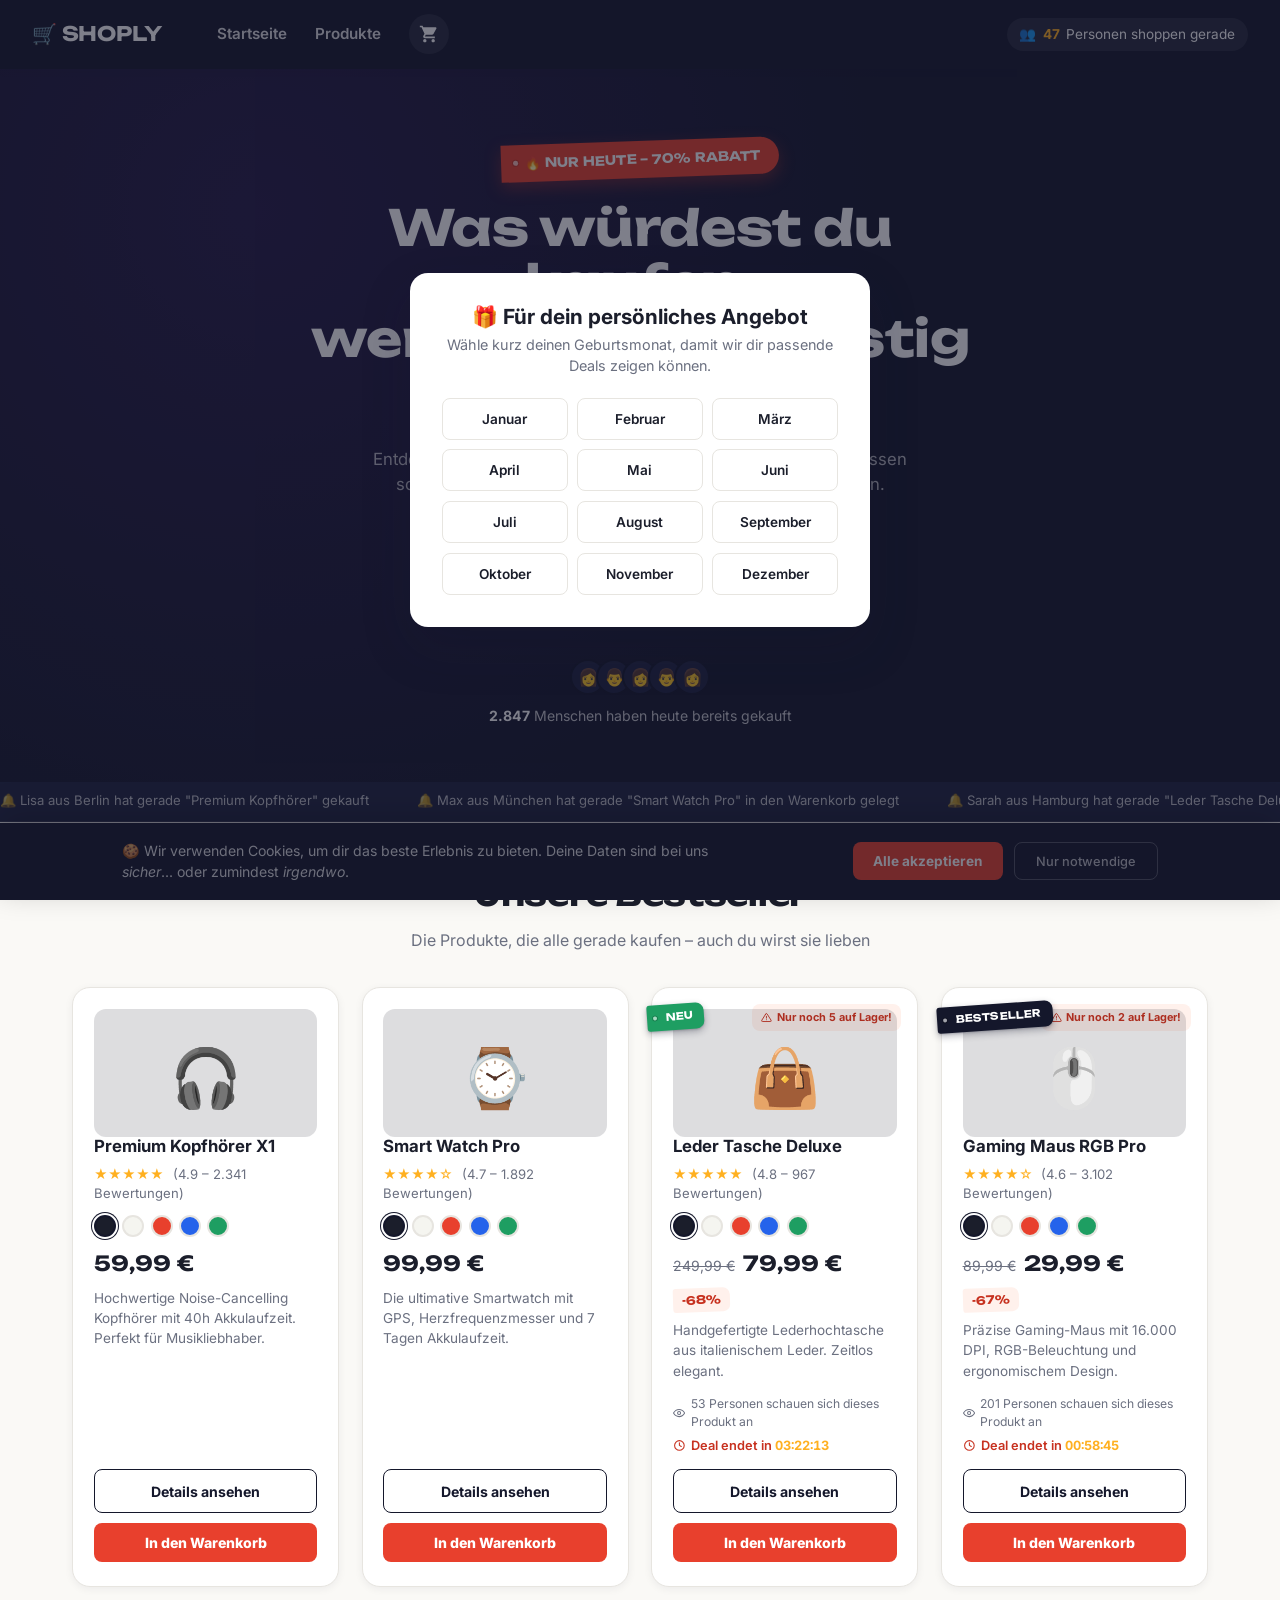
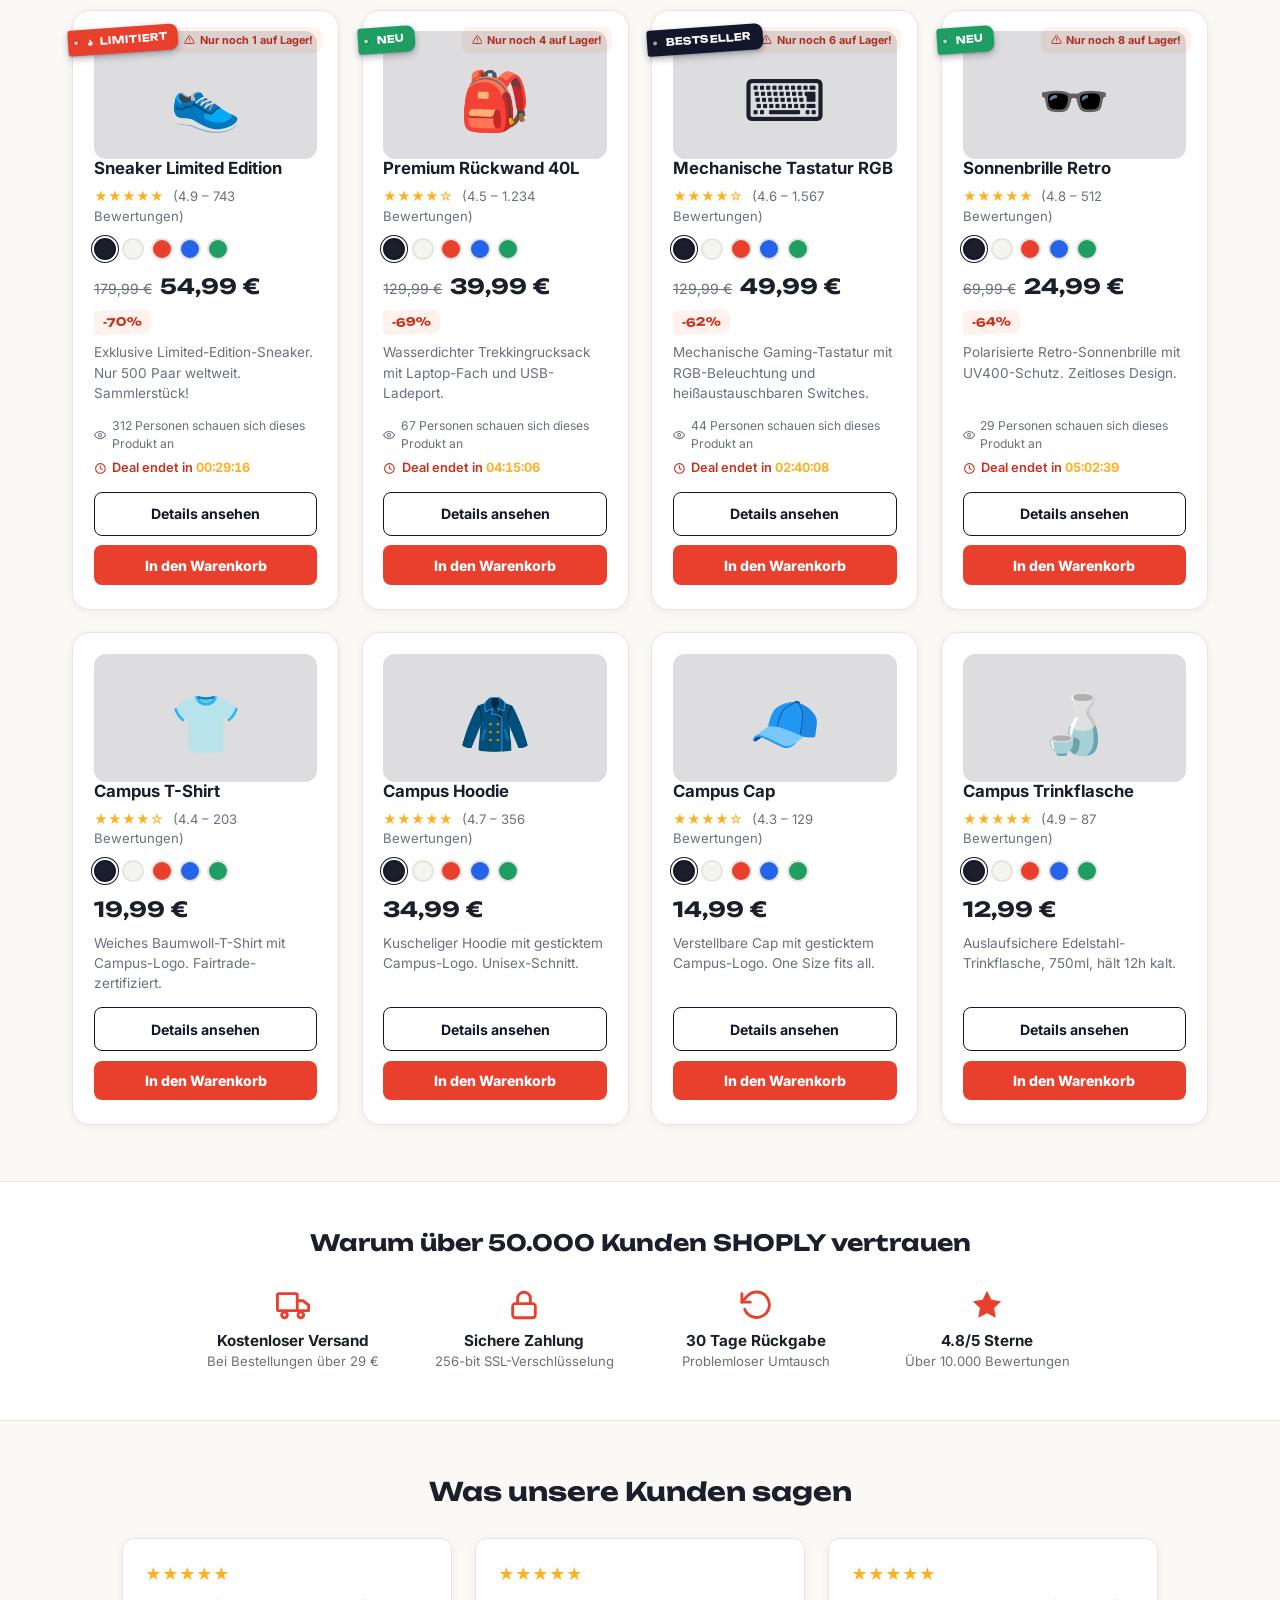
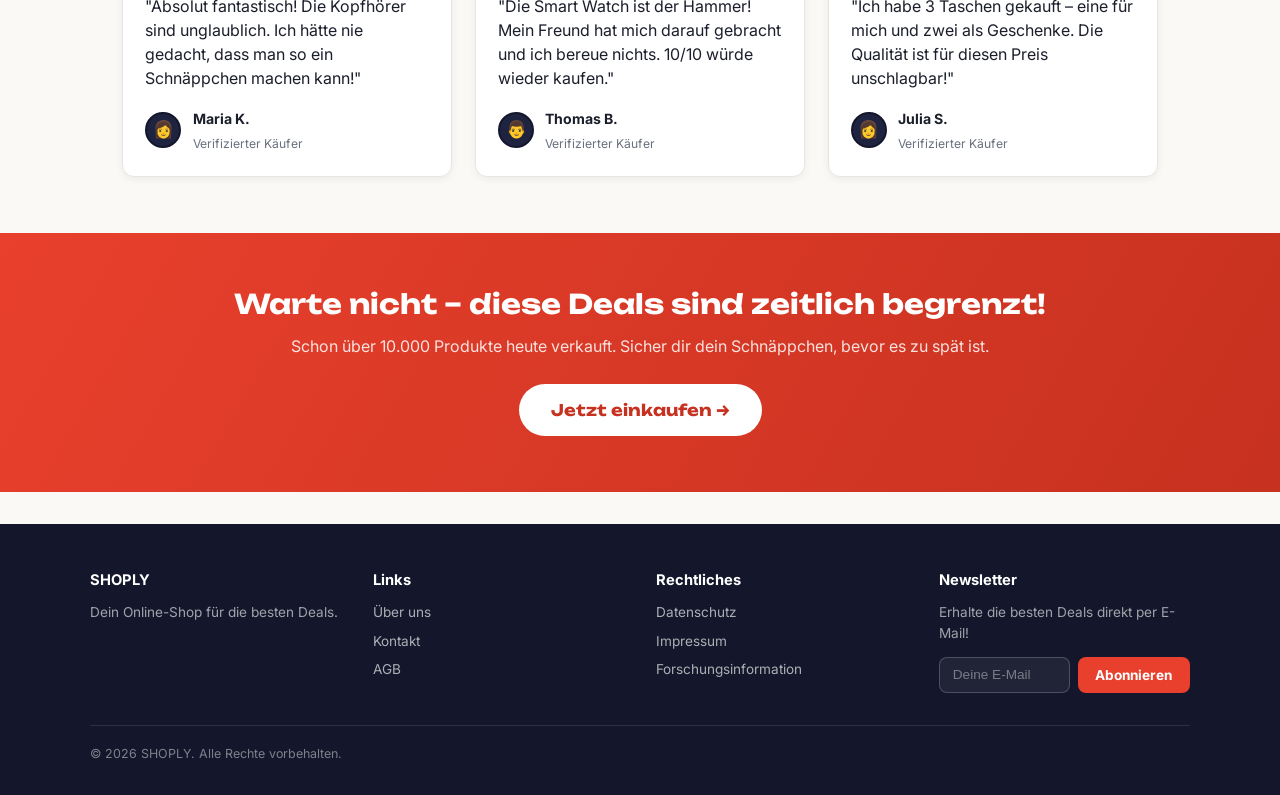
==== commit f257bbfe: "Add files via upload" ====
--- a/index.html
+++ b/index.html
@@ -151,22 +151,22 @@
   <h2>Warum über 50.000 Kunden SHOPLY vertrauen</h2>
   <div class="trust-grid">
     <div class="trust-item">
-      <div class="trust-icon">🚚</div>
+      <div class="trust-icon" data-icon="truck"></div>
       <h4>Kostenloser Versand</h4>
       <p>Bei Bestellungen über 29 €</p>
     </div>
     <div class="trust-item">
-      <div class="trust-icon">🔒</div>
+      <div class="trust-icon" data-icon="lock"></div>
       <h4>Sichere Zahlung</h4>
       <p>256-bit SSL-Verschlüsselung</p>
     </div>
     <div class="trust-item">
-      <div class="trust-icon">↩️</div>
+      <div class="trust-icon" data-icon="refresh"></div>
       <h4>30 Tage Rückgabe</h4>
       <p>Problemloser Umtausch</p>
     </div>
     <div class="trust-item">
-      <div class="trust-icon">⭐</div>
+      <div class="trust-icon" data-icon="star"></div>
       <h4>4.8/5 Sterne</h4>
       <p>Über 10.000 Bewertungen</p>
     </div>
--- a/style.css
+++ b/style.css
@@ -374,6 +374,7 @@
   z-index: 2;
   transform: rotate(-4deg);
   box-shadow: 0 3px 7px rgba(20, 23, 43, 0.3), 0 1px 2px rgba(20, 23, 43, 0.18);
+  display: flex; align-items: center; gap: 0.3rem;
 }
 .product-badge::before {
   content: '';
@@ -386,11 +387,16 @@
 .product-badge.hot { background: var(--accent); }
 .product-badge.new { background: var(--success); }
 
+/* Basisgröße für alle SVG-Icons (skaliert automatisch mit der Schriftgröße) */
+.ico { width: 1em; height: 1em; flex-shrink: 0; vertical-align: -0.15em; }
+.product-badge .ico { width: 0.8em; height: 0.8em; }
+
 .product-stock-low {
   position: absolute; top: 1rem; right: 1rem;
   background: #FFF1EC; color: var(--accent-dark);
   font-size: 0.68rem; font-weight: 700;
   padding: 0.32rem 0.6rem; border-radius: var(--radius-sm);
+  display: flex; align-items: center; gap: 0.3rem;
 }
 
 .product-image {
@@ -435,8 +441,8 @@
 .color-swatch:hover { transform: scale(1.12); }
 .color-swatch.active { border-color: var(--dark); box-shadow: 0 0 0 2px var(--surface), 0 0 0 3px var(--dark); }
 
-.product-social { font-size: 0.76rem; color: var(--text-muted); margin-bottom: 0.3rem; }
-.product-timer { font-size: 0.8rem; color: var(--accent-dark); font-weight: 600; margin-bottom: 0.9rem; }
+.product-social { font-size: 0.76rem; color: var(--text-muted); margin-bottom: 0.3rem; display: flex; align-items: center; gap: 0.35rem; }
+.product-timer { font-size: 0.8rem; color: var(--accent-dark); font-weight: 600; margin-bottom: 0.9rem; display: flex; align-items: center; gap: 0.35rem; }
 
 .btn-product {
   display: block; text-align: center;
@@ -465,7 +471,8 @@
 .trust-grid { max-width: 900px; margin: 0 auto; display: grid; grid-template-columns: repeat(auto-fit, minmax(180px, 1fr)); gap: 1.6rem; }
 .trust-item h4 { font-size: 0.95rem; margin-bottom: 0.2rem; }
 .trust-item p { font-size: 0.82rem; color: var(--text-muted); margin: 0; }
-.trust-icon { font-size: 1.8rem; margin-bottom: 0.5rem; }
+.trust-icon { width: 34px; height: 34px; margin: 0 auto 0.6rem; color: var(--accent); }
+.trust-icon .ico { width: 100%; height: 100%; }
 
 /* ============================================================
    TESTIMONIALS
@@ -548,7 +555,7 @@
   width: 100%; height: 100%;
   object-fit: cover;
 }
-.product-detail-info .product-badge { position: static; display: inline-block; margin-bottom: 0.8rem; }
+.product-detail-info .product-badge { position: static; display: inline-flex; margin-bottom: 0.8rem; }
 .product-detail-info h1 { font-family: var(--font-display); font-size: 1.6rem; font-weight: 700; letter-spacing: -0.01em; }
 
 .price-inflated { display: flex; align-items: baseline; gap: 0.6rem; font-size: 0.85rem; color: var(--text-muted); margin: -0.4rem 0 0.6rem; }
@@ -556,7 +563,7 @@
 .inflated-price { text-decoration: line-through; }
 .inflated-you-save { color: var(--success); font-weight: 700; }
 
-.product-detail-info .product-stock-low { position: static; display: inline-block; margin: 0.4rem 0; }
+.product-detail-info .product-stock-low { position: static; display: inline-flex; margin: 0.4rem 0; }
 .product-detail-info .product-social,
 .product-detail-info .product-timer { margin: 0.3rem 0; }
 
@@ -567,7 +574,8 @@
   padding: 0.55rem 0.9rem; border-radius: var(--radius-sm);
   margin: 0.8rem 0;
 }
-.fire-icon { font-size: 1.1rem; }
+.fire-icon { width: 18px; height: 18px; color: var(--accent); flex-shrink: 0; }
+.fire-icon .ico { width: 100%; height: 100%; }
 .counter-num { font-weight: 800; color: #B45309; }
 
 .color-selector { margin: 1rem 0; }
@@ -740,7 +748,9 @@
 .sub-badge { background: var(--accent); color: #fff; font-family: var(--font-display); font-size: 0.66rem; font-weight: 700; padding: 0.28rem 0.65rem; border-radius: 3px 8px 8px 3px; transform: rotate(-2deg); display: inline-block; }
 .subscription-box p { font-size: 0.86rem; }
 .sub-benefits { margin: 0.6rem 0 1rem; padding-left: 0; list-style: none; font-size: 0.85rem; }
-.sub-benefits li { padding: 0.2rem 0; }
+.sub-benefits li { padding: 0.2rem 0; display: flex; align-items: center; gap: 0.5rem; }
+.li-icon { width: 16px; height: 16px; color: var(--success); flex-shrink: 0; }
+.li-icon .ico { width: 100%; height: 100%; }
 .sub-choice { display: flex; gap: 0.8rem; flex-wrap: wrap; }
 .btn-sub-accept { background: var(--success); color: #fff; font-weight: 700; padding: 0.75rem 1.3rem; border-radius: var(--radius-sm); }
 .btn-sub-accept.activated { background: #14532D; }
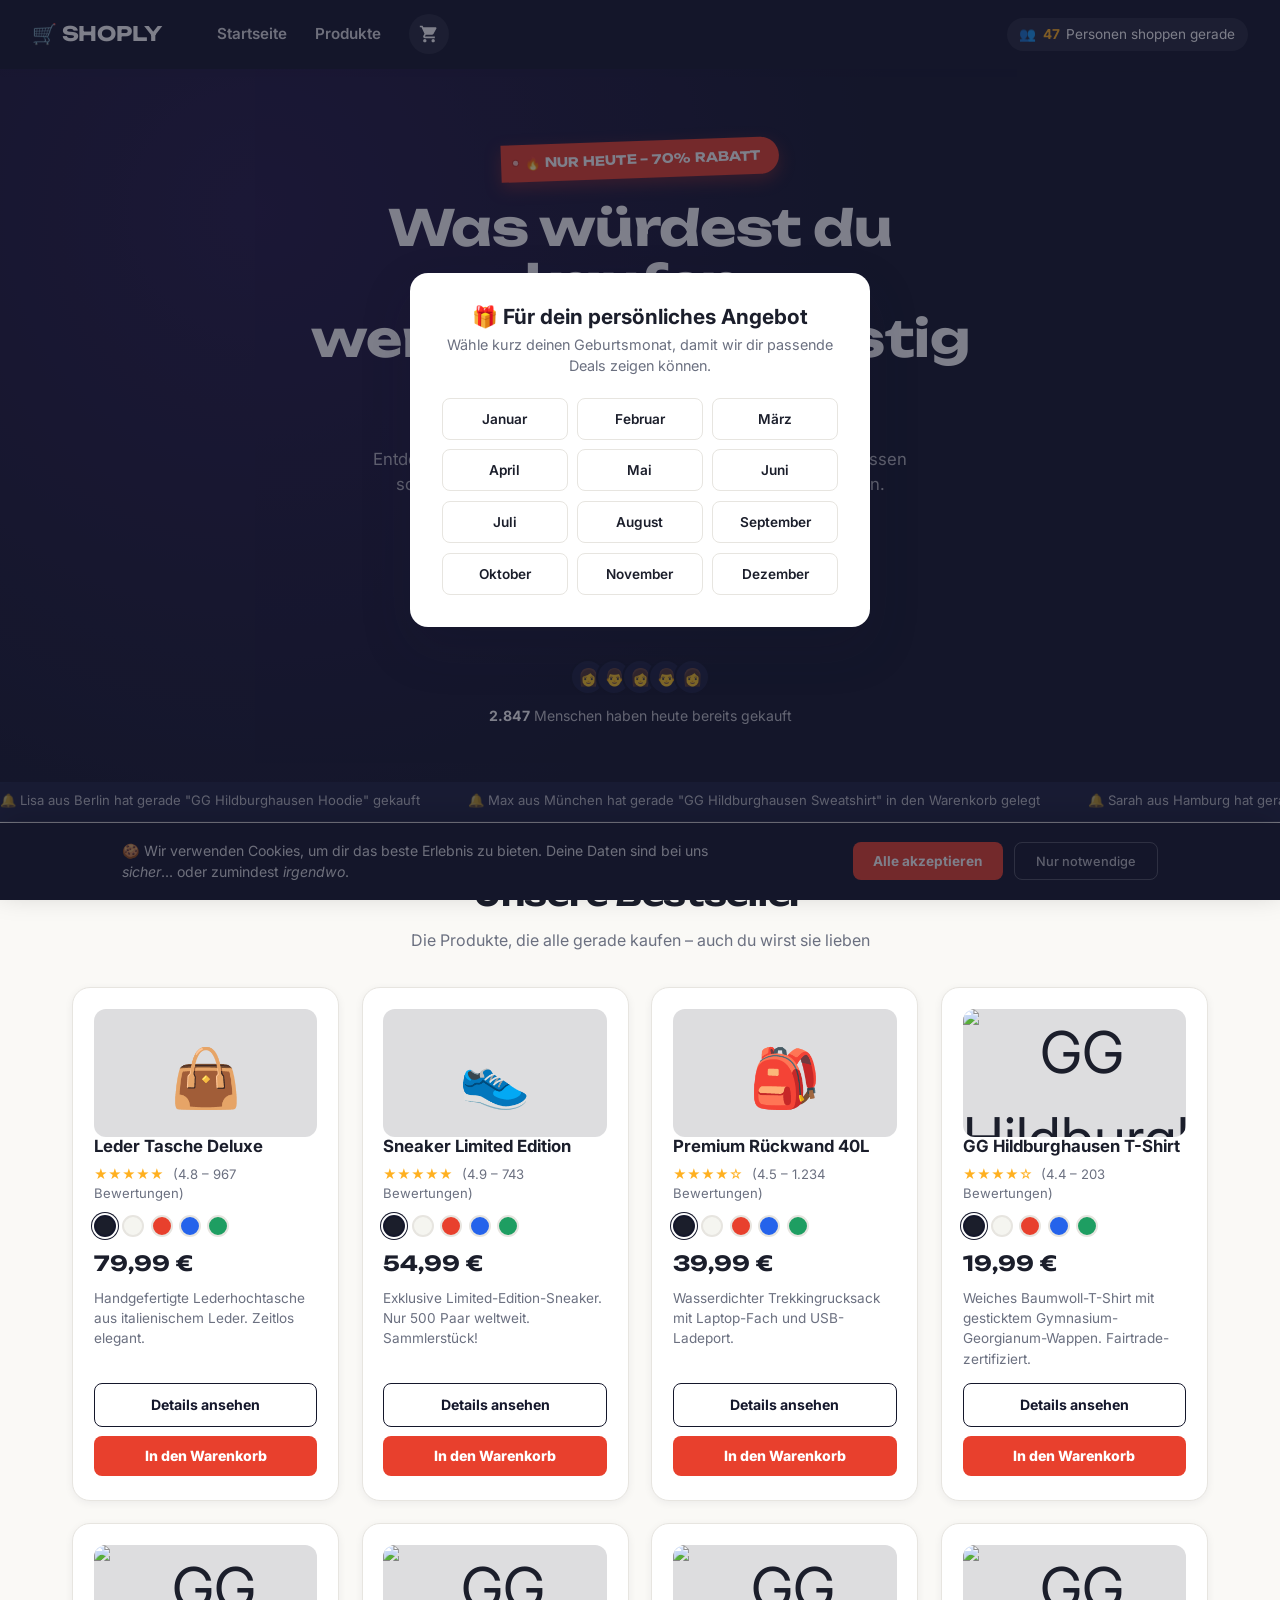
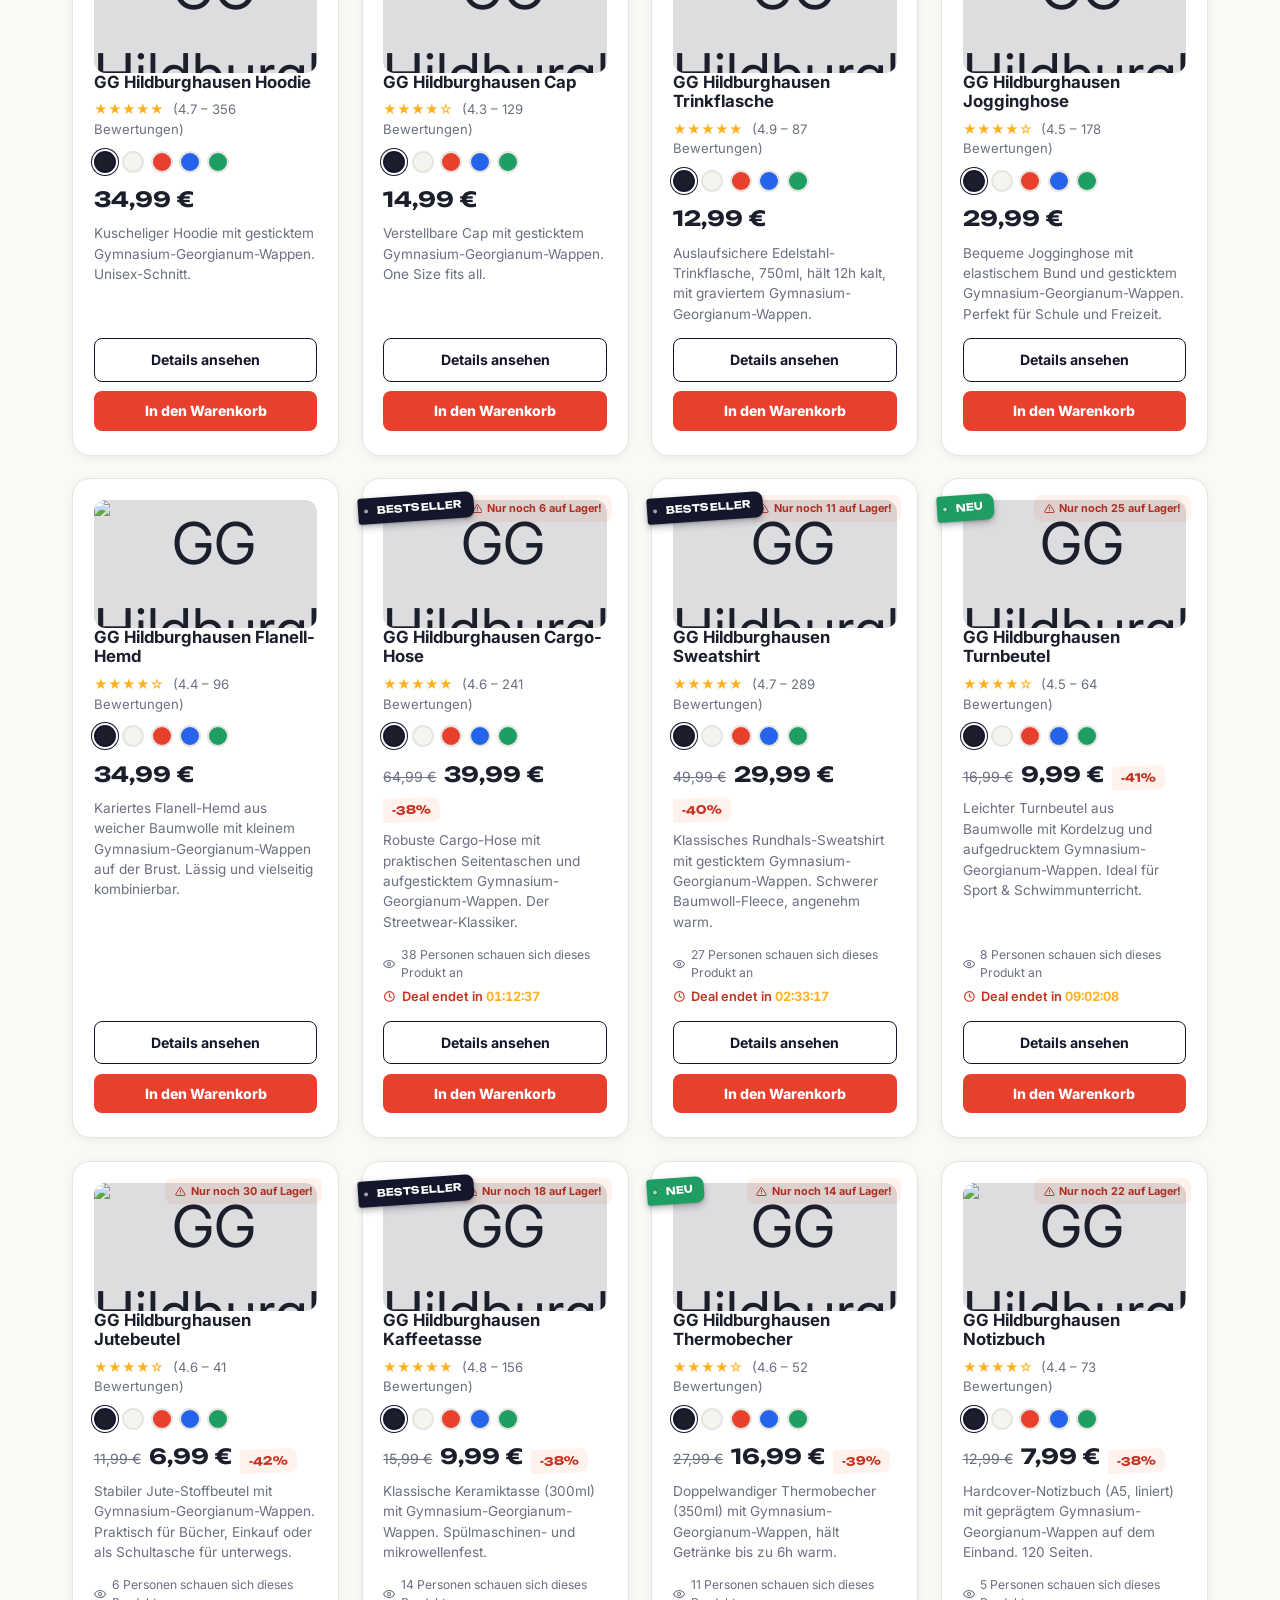
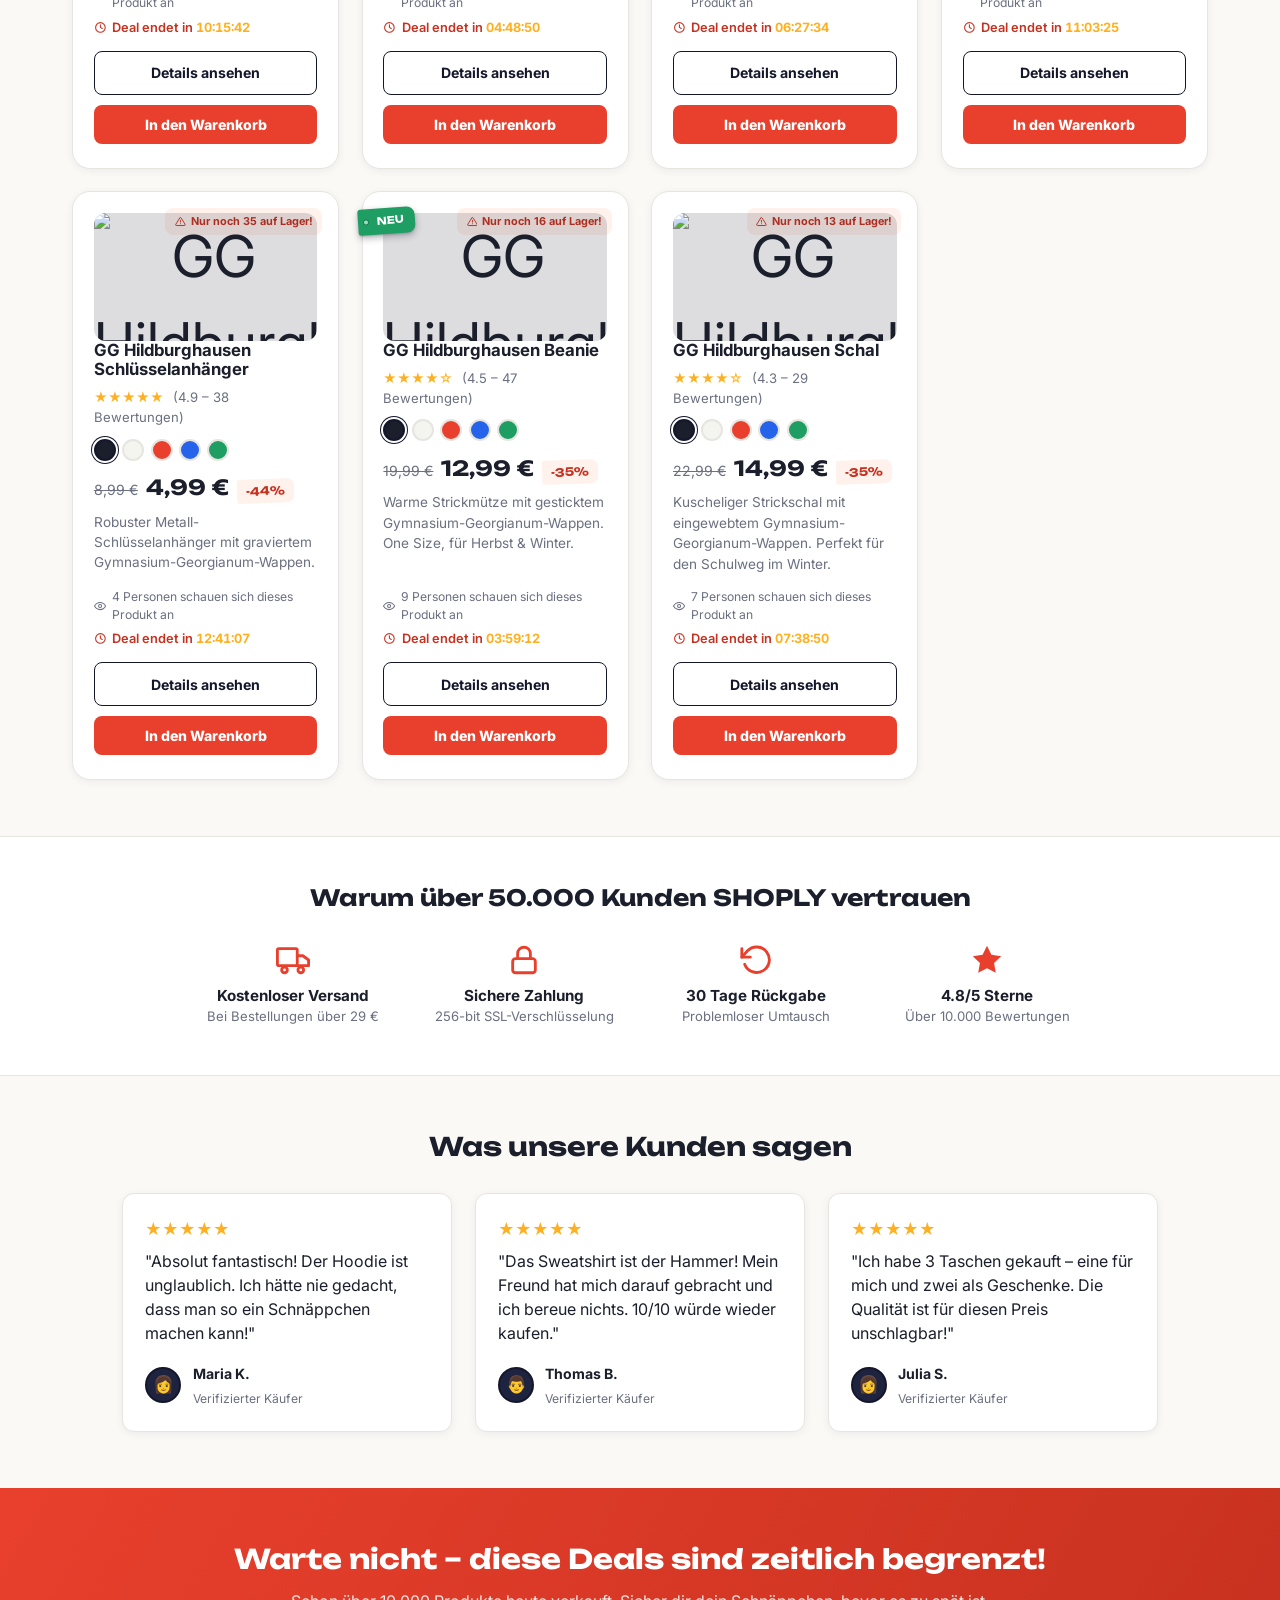
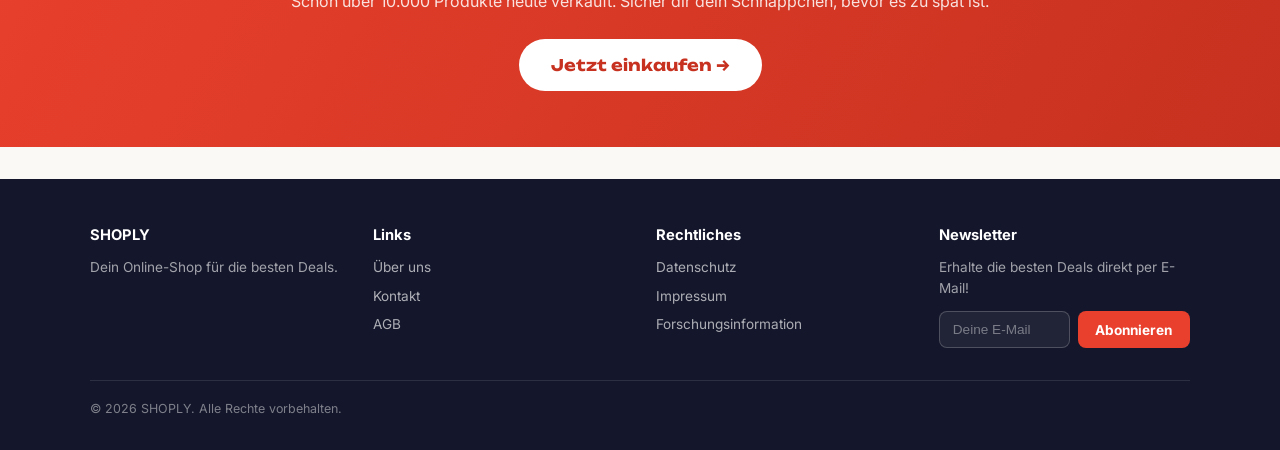
==== commit 19cccacd: "Add files via upload" ====
--- a/index.html
+++ b/index.html
@@ -121,16 +121,16 @@
 <!-- SOCIAL PROOF TICKER -->
 <div class="ticker-wrap">
   <div class="ticker">
-    <span>🔔 Lisa aus Berlin hat gerade "Premium Kopfhörer" gekauft</span>
-    <span>🔔 Max aus München hat gerade "Smart Watch Pro" in den Warenkorb gelegt</span>
+    <span>🔔 Lisa aus Berlin hat gerade "GG Hildburghausen Hoodie" gekauft</span>
+    <span>🔔 Max aus München hat gerade "GG Hildburghausen Sweatshirt" in den Warenkorb gelegt</span>
     <span>🔔 Sarah aus Hamburg hat gerade "Leder Tasche Deluxe" gekauft</span>
-    <span>🔔 Tom aus Köln hat gerade "Gaming Maus RGB" gekauft</span>
+    <span>🔔 Tom aus Köln hat gerade "GG Hildburghausen Turnbeutel" gekauft</span>
     <span>🔔 Anna aus Frankfurt hat gerade "Sneaker Limited" gekauft</span>
-    <span>🔔 Felix aus Stuttgart hat gerade "Premium Kopfhörer" gekauft</span>
-    <span>🔔 Lisa aus Berlin hat gerade "Premium Kopfhörer" gekauft</span>
-    <span>🔔 Max aus München hat gerade "Smart Watch Pro" in den Warenkorb gelegt</span>
+    <span>🔔 Felix aus Stuttgart hat gerade "GG Hildburghausen Hoodie" gekauft</span>
+    <span>🔔 Lisa aus Berlin hat gerade "GG Hildburghausen Hoodie" gekauft</span>
+    <span>🔔 Max aus München hat gerade "GG Hildburghausen Sweatshirt" in den Warenkorb gelegt</span>
     <span>🔔 Sarah aus Hamburg hat gerade "Leder Tasche Deluxe" gekauft</span>
-    <span>🔔 Tom aus Köln hat gerade "Gaming Maus RGB" gekauft</span>
+    <span>🔔 Tom aus Köln hat gerade "GG Hildburghausen Turnbeutel" gekauft</span>
   </div>
 </div>
 
@@ -179,7 +179,7 @@
   <div class="testimonials-grid">
     <div class="testimonial">
       <div class="testimonial-stars">★★★★★</div>
-      <p>"Absolut fantastisch! Die Kopfhörer sind unglaublich. Ich hätte nie gedacht, dass man so ein Schnäppchen machen kann!"</p>
+      <p>"Absolut fantastisch! Der Hoodie ist unglaublich. Ich hätte nie gedacht, dass man so ein Schnäppchen machen kann!"</p>
       <div class="testimonial-author">
         <div class="avatar">👩</div>
         <div><strong>Maria K.</strong><br><span>Verifizierter Käufer</span></div>
@@ -187,7 +187,7 @@
     </div>
     <div class="testimonial">
       <div class="testimonial-stars">★★★★★</div>
-      <p>"Die Smart Watch ist der Hammer! Mein Freund hat mich darauf gebracht und ich bereue nichts. 10/10 würde wieder kaufen."</p>
+      <p>"Das Sweatshirt ist der Hammer! Mein Freund hat mich darauf gebracht und ich bereue nichts. 10/10 würde wieder kaufen."</p>
       <div class="testimonial-author">
         <div class="avatar">👨</div>
         <div><strong>Thomas B.</strong><br><span>Verifizierter Käufer</span></div>
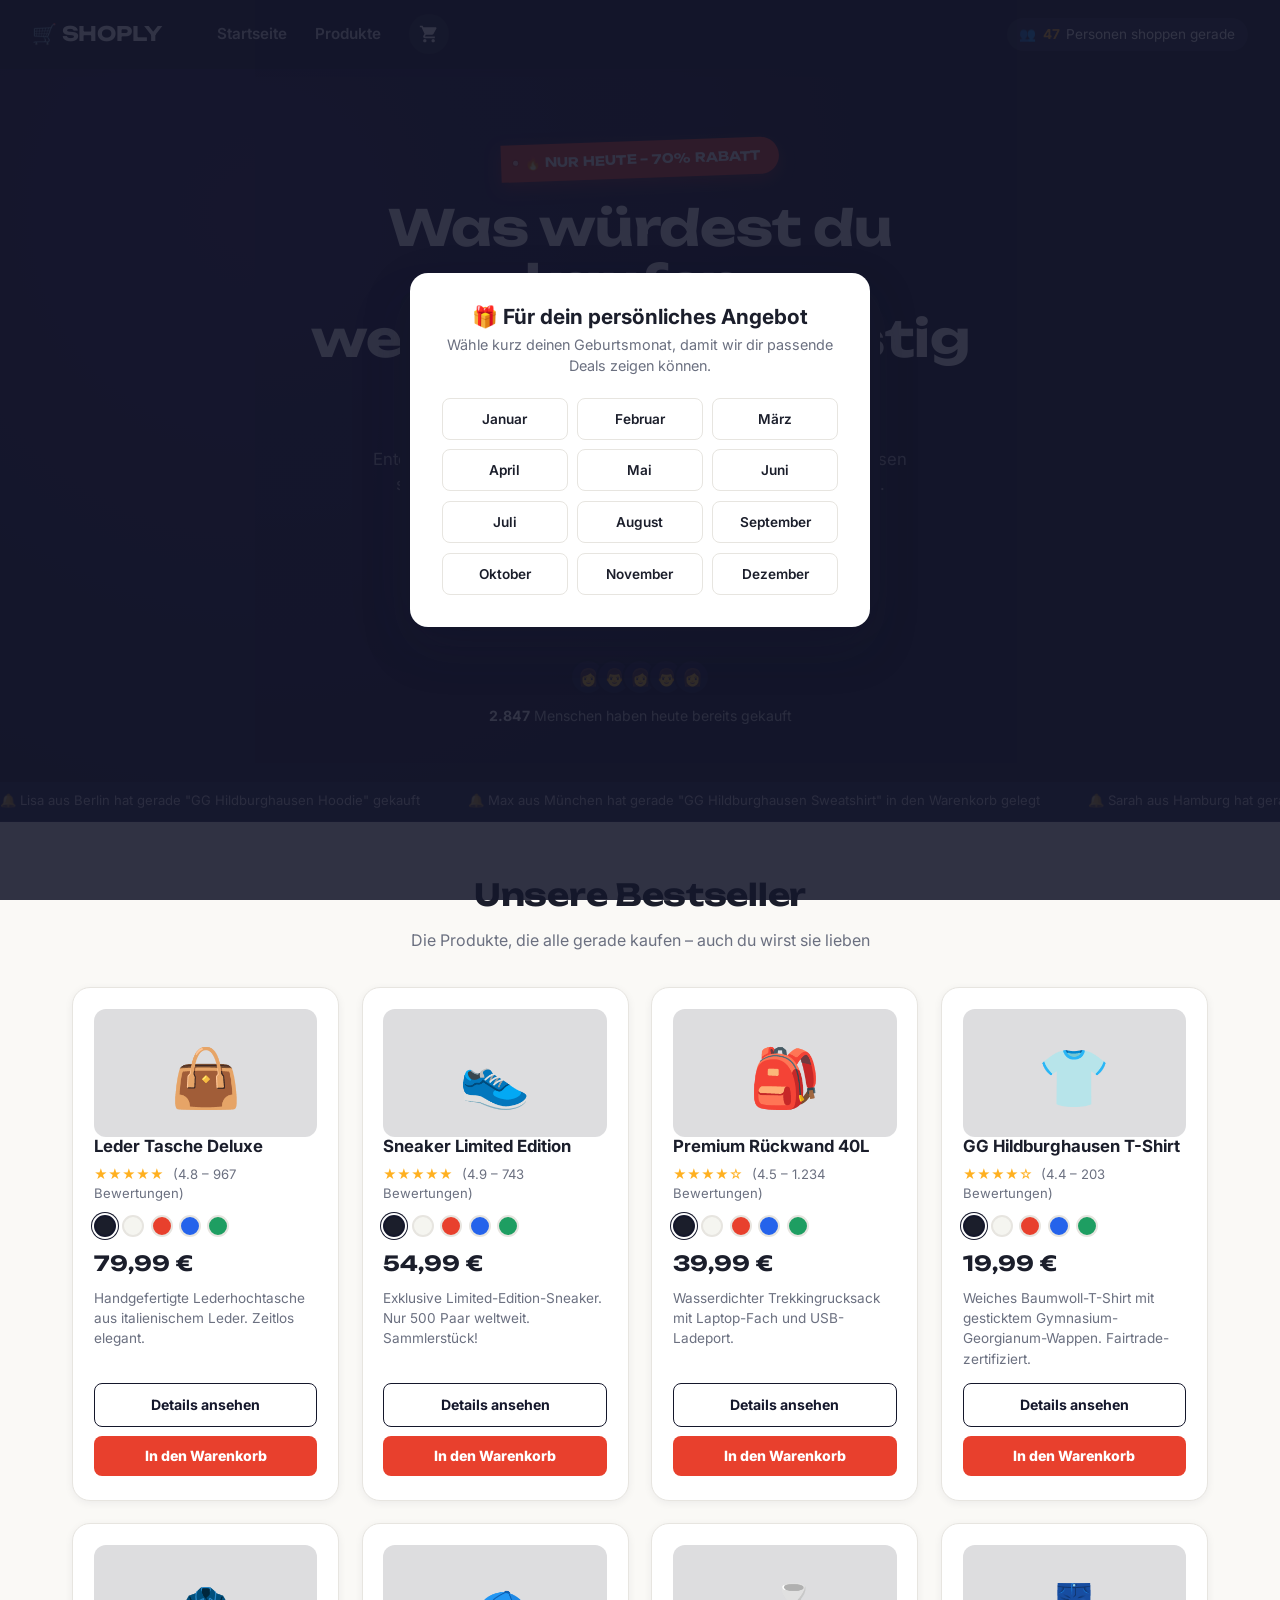
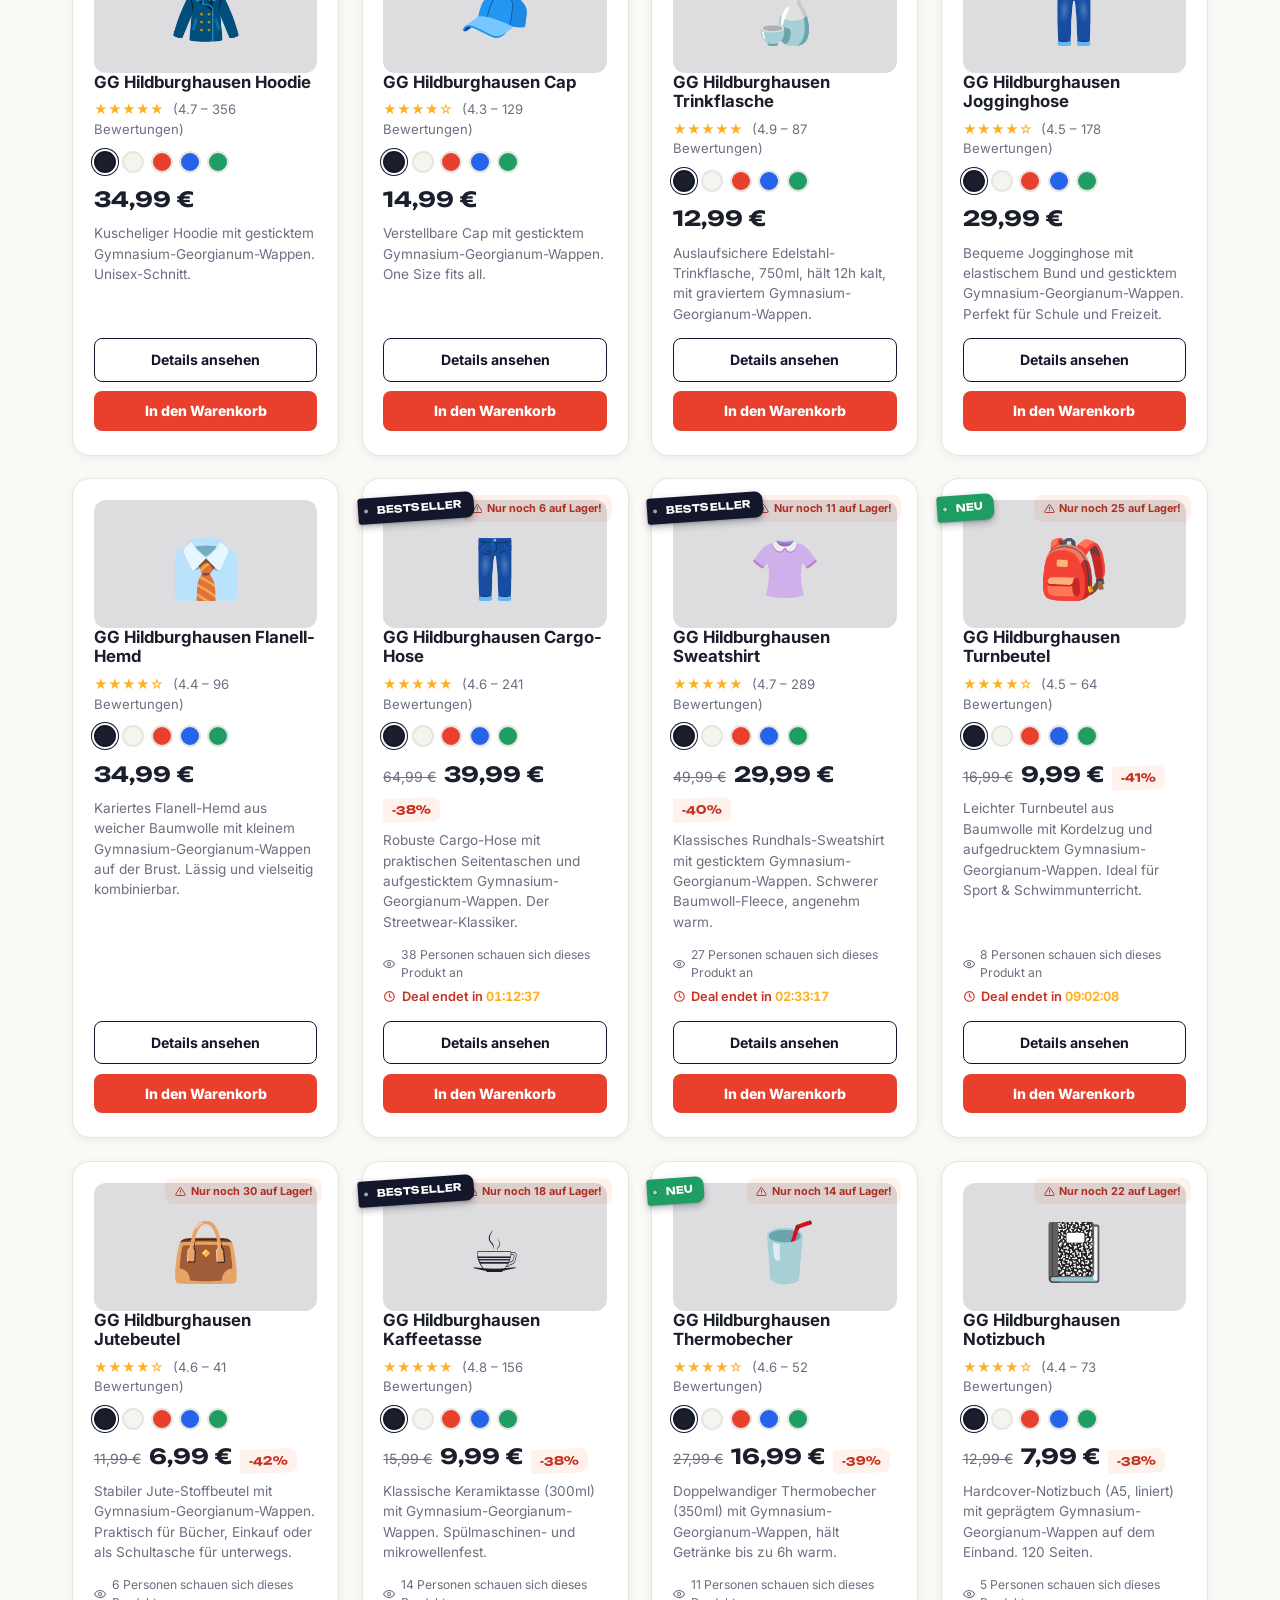
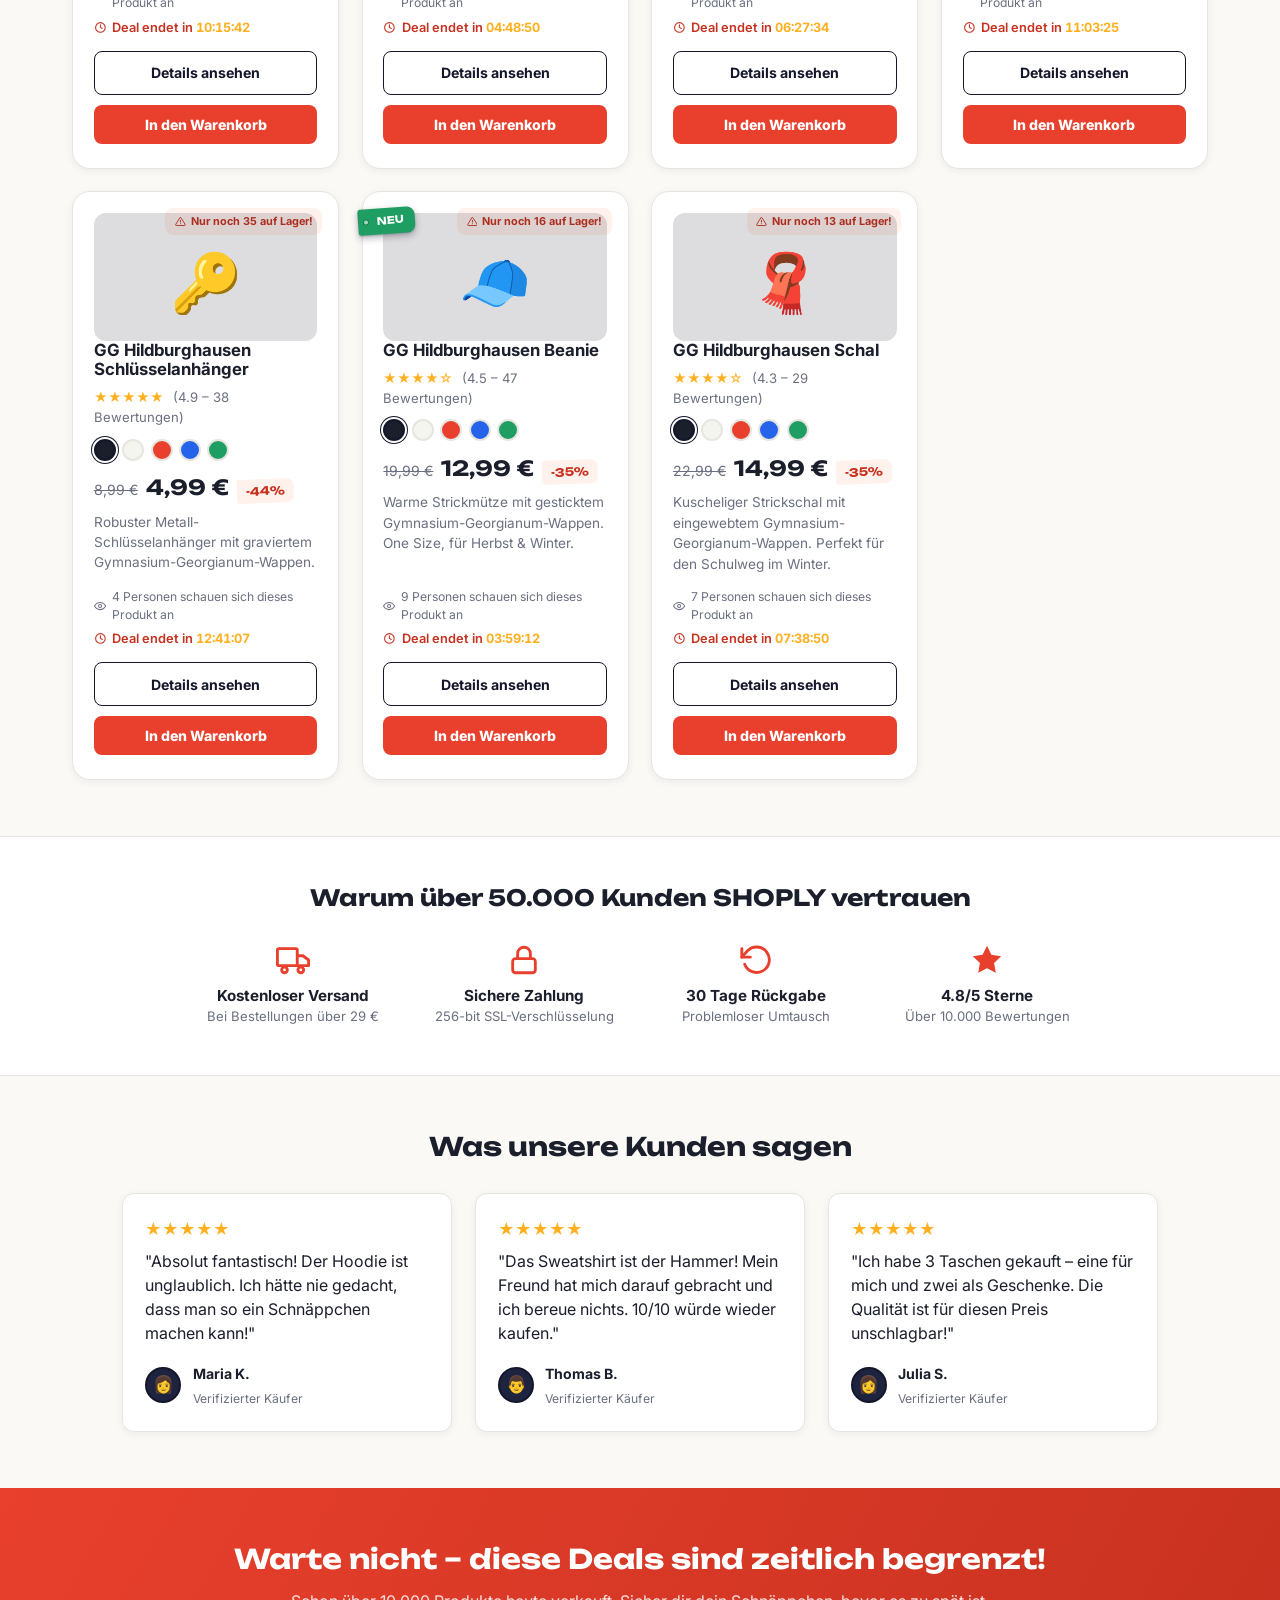
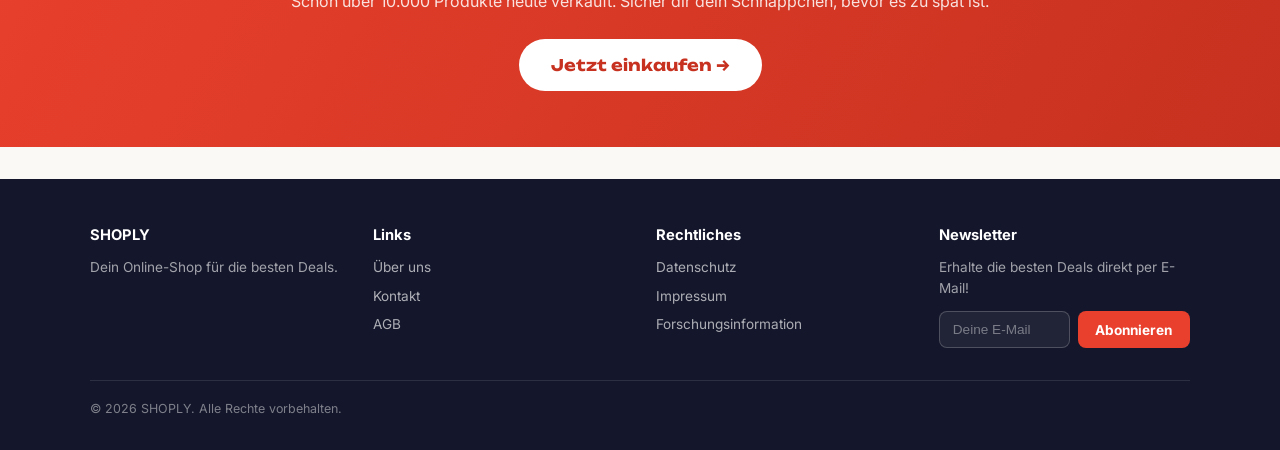
==== commit 29160268: "Add files via upload" ====
--- a/index.html
+++ b/index.html
@@ -14,7 +14,9 @@
 <!-- COOKIE BANNER – Privacy Zuckering -->
 <div id="cookieBanner" class="cookie-banner">
   <div class="cookie-inner">
-    <p>🍪 Wir verwenden Cookies, um dir das beste Erlebnis zu bieten. Deine Daten sind bei uns <em>sicher</em>... oder zumindest <em>irgendwo</em>.</p>
+    <span class="cookie-emoji">🍪</span>
+    <h2>Bevor es weitergeht...</h2>
+    <p>Wir verwenden Cookies, um dir das beste Erlebnis zu bieten. Deine Daten sind bei uns <em>sicher</em>... oder zumindest <em>irgendwo</em>.</p>
     <div class="cookie-buttons">
       <button class="btn-accept" onclick="acceptCookies()">Alle akzeptieren</button>
       <button class="btn-reject" onclick="showCookieSettings()">Nur notwendige</button>
--- a/style.css
+++ b/style.css
@@ -163,19 +163,25 @@
    COOKIE BANNER + MODAL   (Privacy Zuckering)
    ============================================================ */
 .cookie-banner {
-  position: fixed; left: 0; right: 0; bottom: 0; z-index: 500;
-  background: var(--dark);
-  color: #fff;
-  box-shadow: 0 -10px 30px rgba(0,0,0,0.25);
+  position: fixed; inset: 0; z-index: 550;
+  background: rgba(20, 23, 43, 0.72);
+  display: flex; align-items: center; justify-content: center;
+  padding: 1.5rem;
 }
 .cookie-inner {
-  max-width: 1100px; margin: 0 auto;
-  display: flex; align-items: center; justify-content: space-between; gap: 2rem;
-  padding: 1.1rem 2rem;
-  flex-wrap: wrap;
-}
-.cookie-inner p { margin: 0; font-size: 0.88rem; max-width: 620px; color: rgba(255,255,255,0.85); }
-.cookie-buttons { display: flex; gap: 0.7rem; flex-shrink: 0; }
+  max-width: 480px; width: 100%;
+  background: var(--dark); color: #fff;
+  border-radius: var(--radius-lg);
+  padding: 2.4rem 2.2rem;
+  box-shadow: var(--shadow-lg);
+  display: flex; flex-direction: column; align-items: center;
+  text-align: center; gap: 0.9rem;
+}
+.cookie-emoji { font-size: 2.6rem; line-height: 1; }
+.cookie-inner h2 { font-size: 1.3rem; margin: 0; }
+.cookie-inner p { margin: 0; font-size: 0.9rem; color: rgba(255,255,255,0.85); }
+.cookie-buttons { display: flex; flex-direction: column; gap: 0.7rem; width: 100%; margin-top: 0.4rem; }
+.cookie-buttons .btn-accept, .cookie-buttons .btn-reject { width: 100%; }
 
 .btn-accept, .btn-reject, .btn-save-cookies {
   padding: 0.65rem 1.3rem; border-radius: var(--radius-sm); font-weight: 700; font-size: 0.85rem;
@@ -411,7 +417,9 @@
 .product-image img {
   position: absolute; inset: 0;
   width: 100%; height: 100%;
-  object-fit: cover;
+  object-fit: contain;
+  padding: 0.6rem;
+  box-sizing: border-box;
 }
 .product-emoji-fallback { position: relative; }
 
@@ -553,7 +561,9 @@
 .product-detail-image img {
   position: absolute; inset: 0;
   width: 100%; height: 100%;
-  object-fit: cover;
+  object-fit: contain;
+  padding: 1.5rem;
+  box-sizing: border-box;
 }
 .product-detail-info .product-badge { position: static; display: inline-flex; margin-bottom: 0.8rem; }
 .product-detail-info h1 { font-family: var(--font-display); font-size: 1.6rem; font-weight: 700; letter-spacing: -0.01em; }
@@ -829,3 +839,40 @@
   .pulse-dot, .ticker { animation: none; }
   html { scroll-behavior: auto; }
 }
+
+/* ============================================================
+   SESSION-TIMER (siehe study.js) – immer sichtbarer Countdown ab
+   Monatswahl, plus Blockier-Overlay bei Zeitablauf.
+   ============================================================ */
+.session-timer-bar {
+  position: fixed; top: 0; left: 0; right: 0; z-index: 700;
+  background: var(--text); color: #fff;
+  text-align: center; padding: 0.5rem 1rem;
+  font-size: 0.85rem; font-weight: 600; letter-spacing: 0.01em;
+}
+.session-timer-bar.session-timer-danger {
+  background: var(--accent);
+  animation: sessionTimerPulse 1s infinite;
+}
+/* Verhindert Überlappung mit der sticky Navbar (position:sticky; top:0),
+   solange der Timer-Balken eingeblendet ist. */
+body.has-session-timer .navbar { top: 2.2rem; }
+body.has-session-timer { padding-top: 2.2rem; }
+@keyframes sessionTimerPulse {
+  0%, 100% { opacity: 1; }
+  50% { opacity: 0.7; }
+}
+
+.session-expired-modal h2 { color: var(--accent); }
+.session-expired-modal p { font-size: 0.92rem; line-height: 1.5; }
+.session-expired-modal .btn-accept { margin-top: 0.8rem; width: 100%; }
+
+.session-expired-disabled {
+  opacity: 0.45 !important;
+  cursor: not-allowed !important;
+  pointer-events: none !important;
+}
+
+@media (prefers-reduced-motion: reduce) {
+  .session-timer-bar.session-timer-danger { animation: none; }
+}
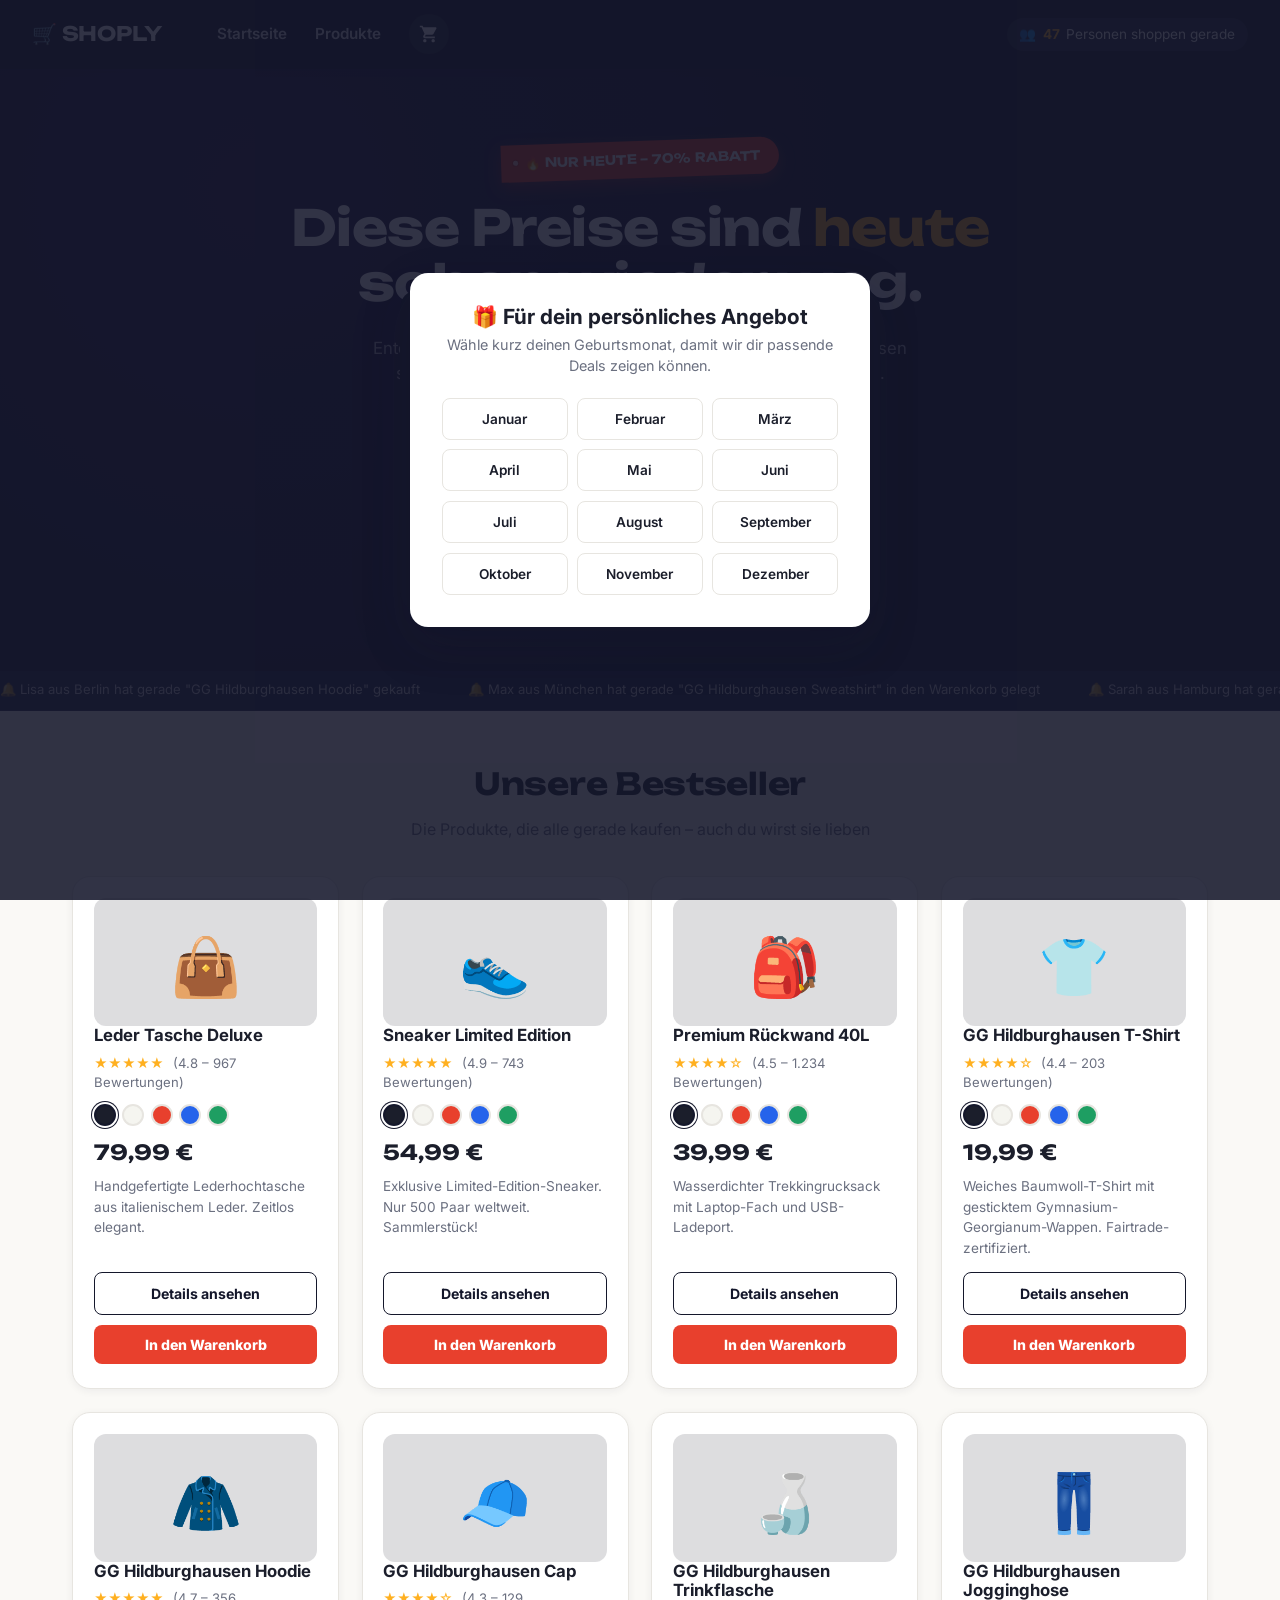
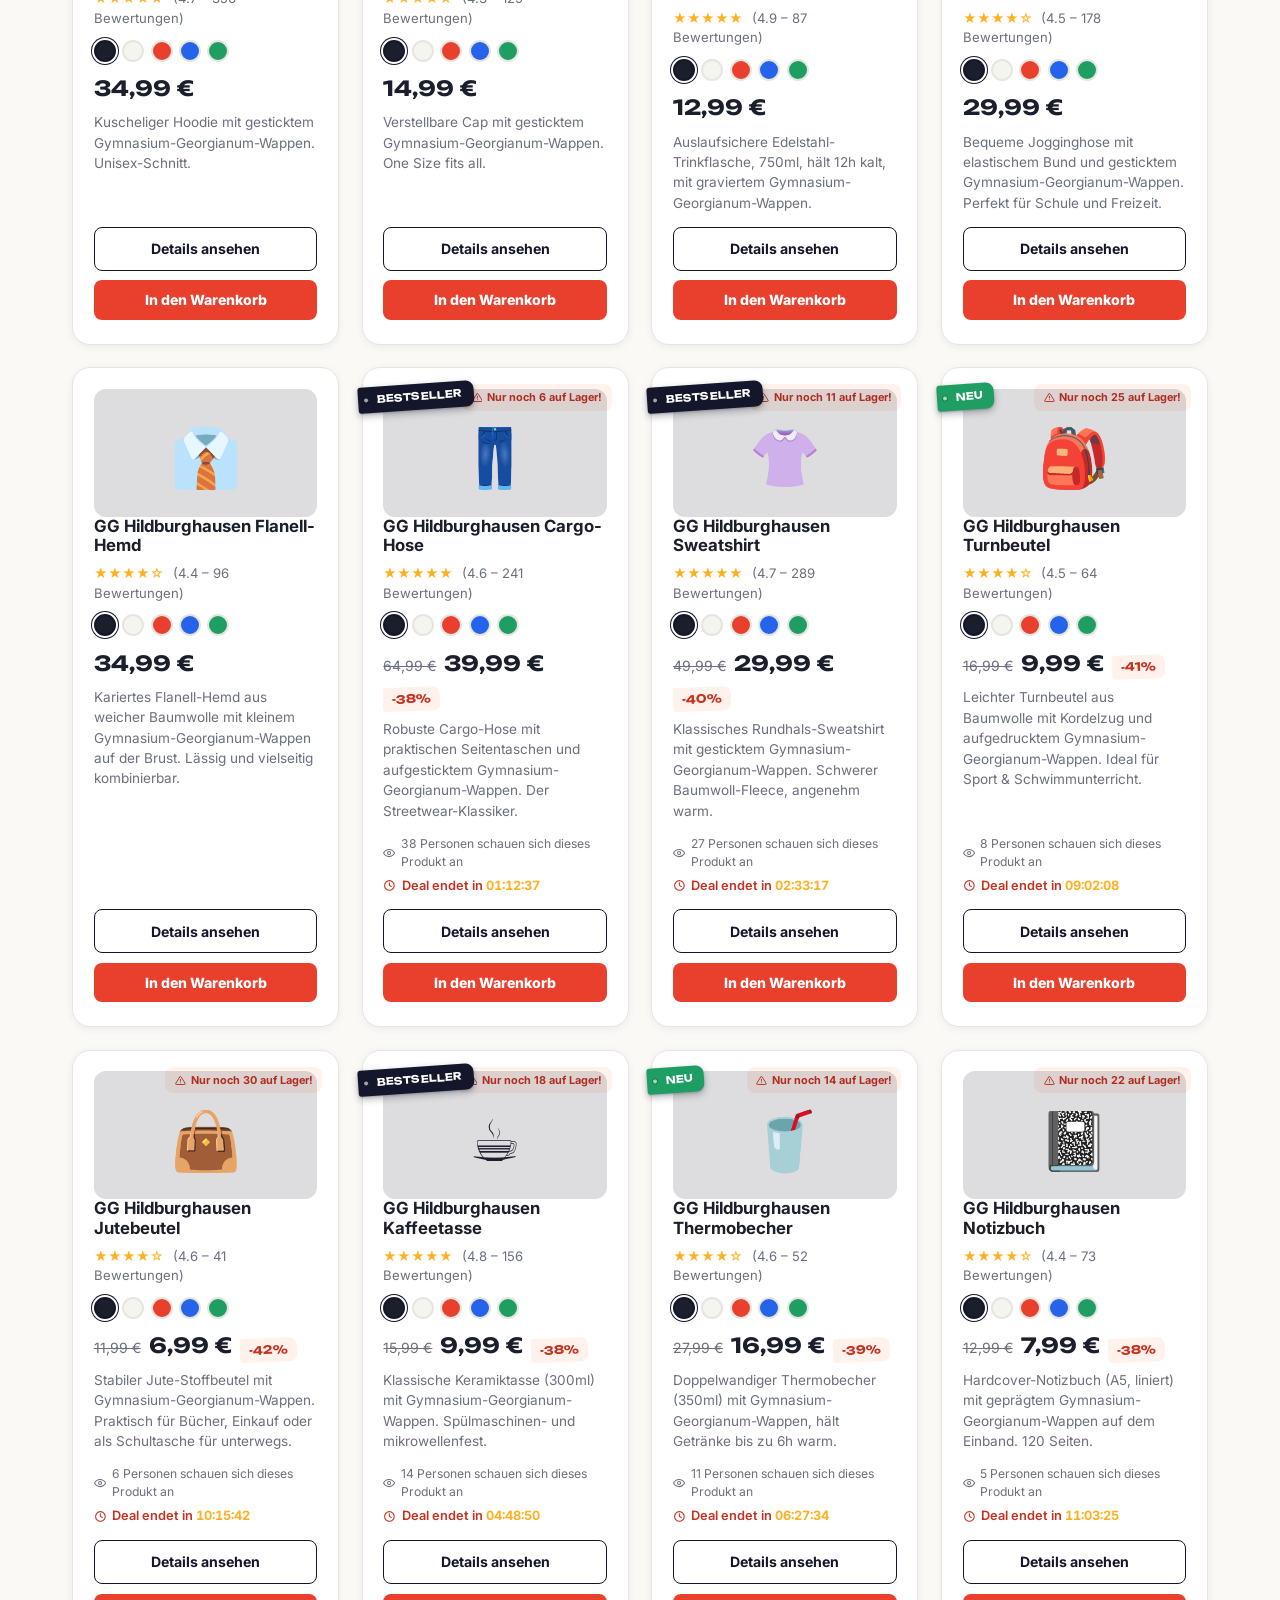
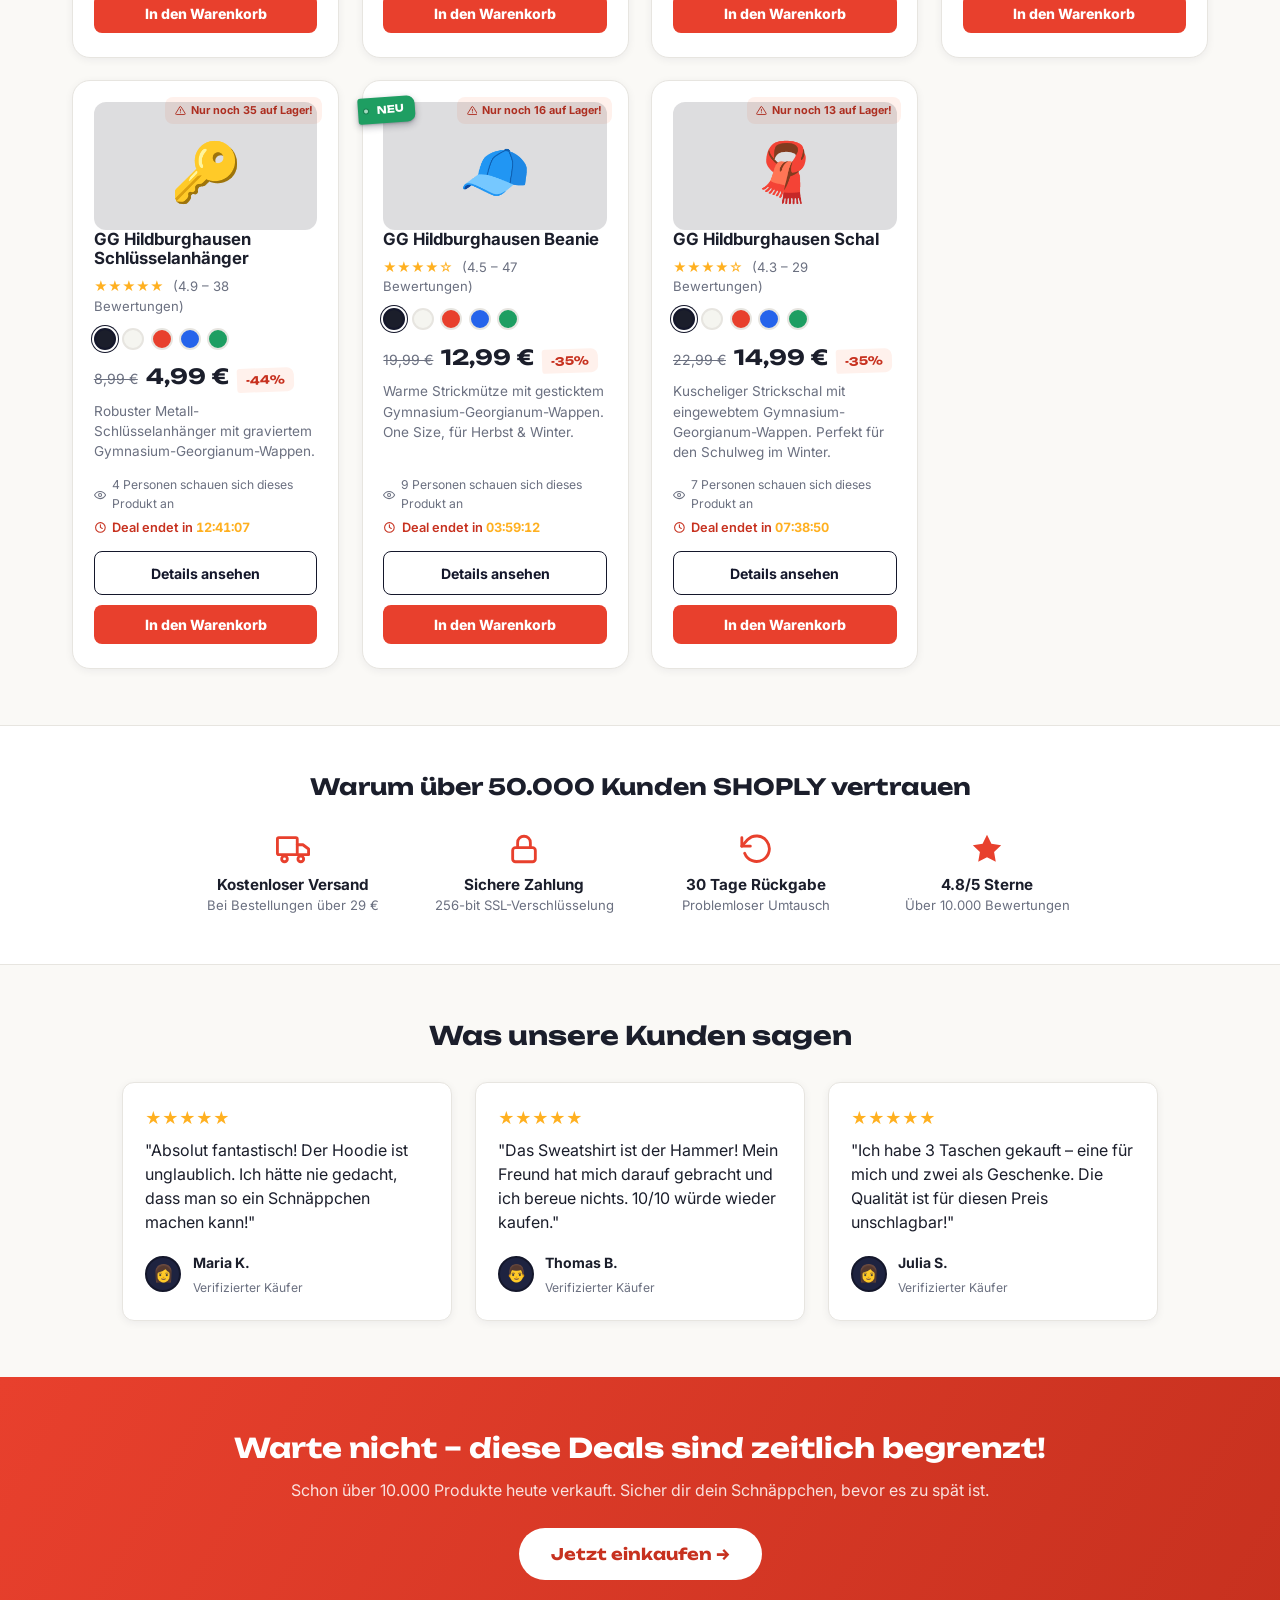
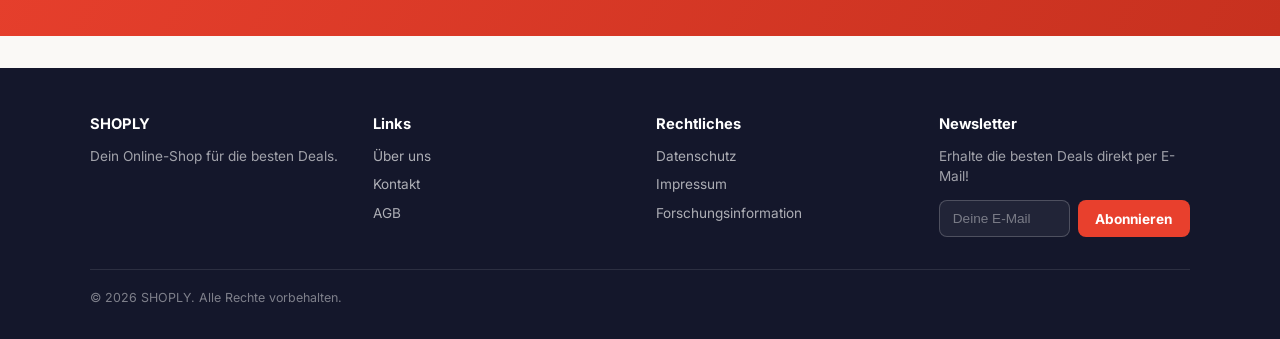
==== commit 599b8274: "Add files via upload" ====
--- a/index.html
+++ b/index.html
@@ -100,7 +100,7 @@
 <section class="hero">
   <div class="hero-content">
     <span class="hero-badge">🔥 NUR HEUTE – 70% RABATT</span>
-    <h1>Was würdest du kaufen,<br>wenn <em>alles</em> so günstig wäre?</h1>
+    <h1>Diese Preise sind <em>heute</em><br>schon wieder weg.</h1>
     <p class="hero-sub">Entdecke unsere exklusiven Deals, die du dir nicht entgehen lassen solltest. Millionen von zufriedenen Kunden können nicht irren.</p>
     <a href="#produkte" class="btn-hero">Jetzt entdecken →</a>
     <div class="hero-urgency">
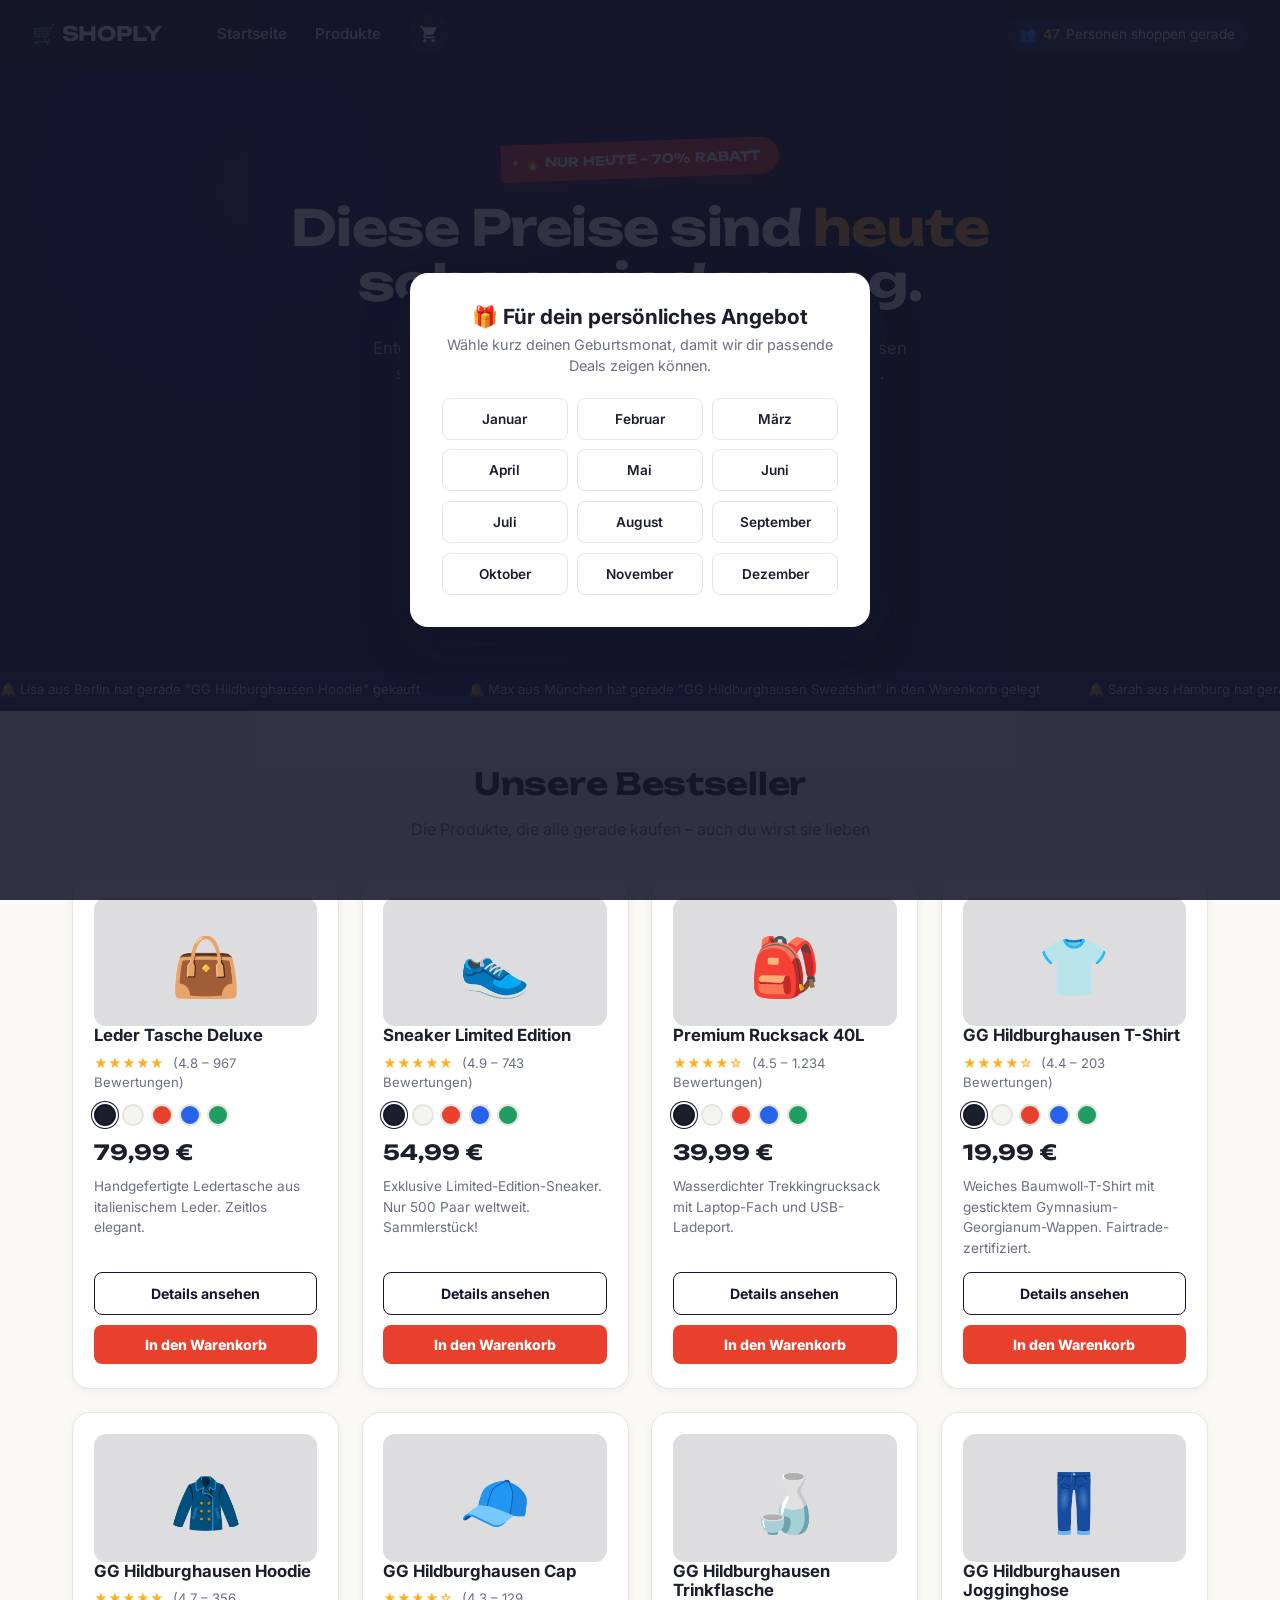
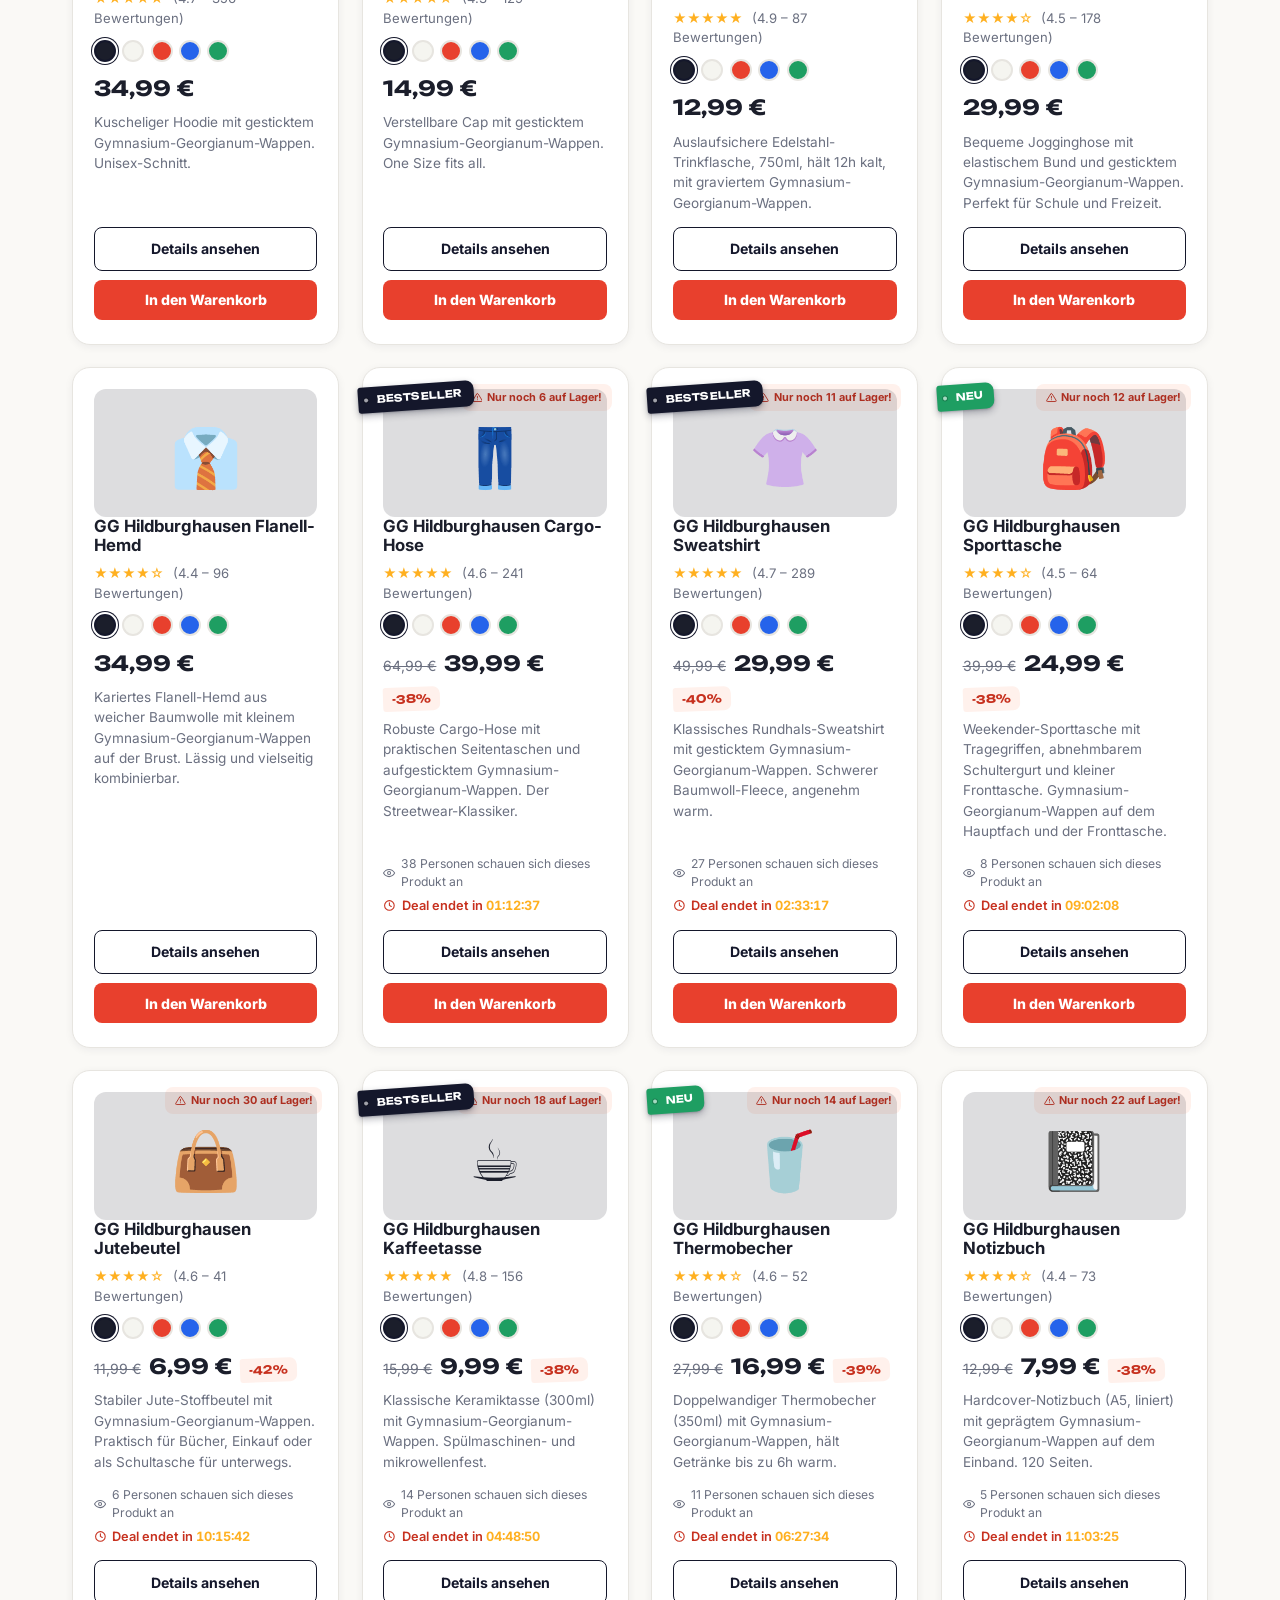
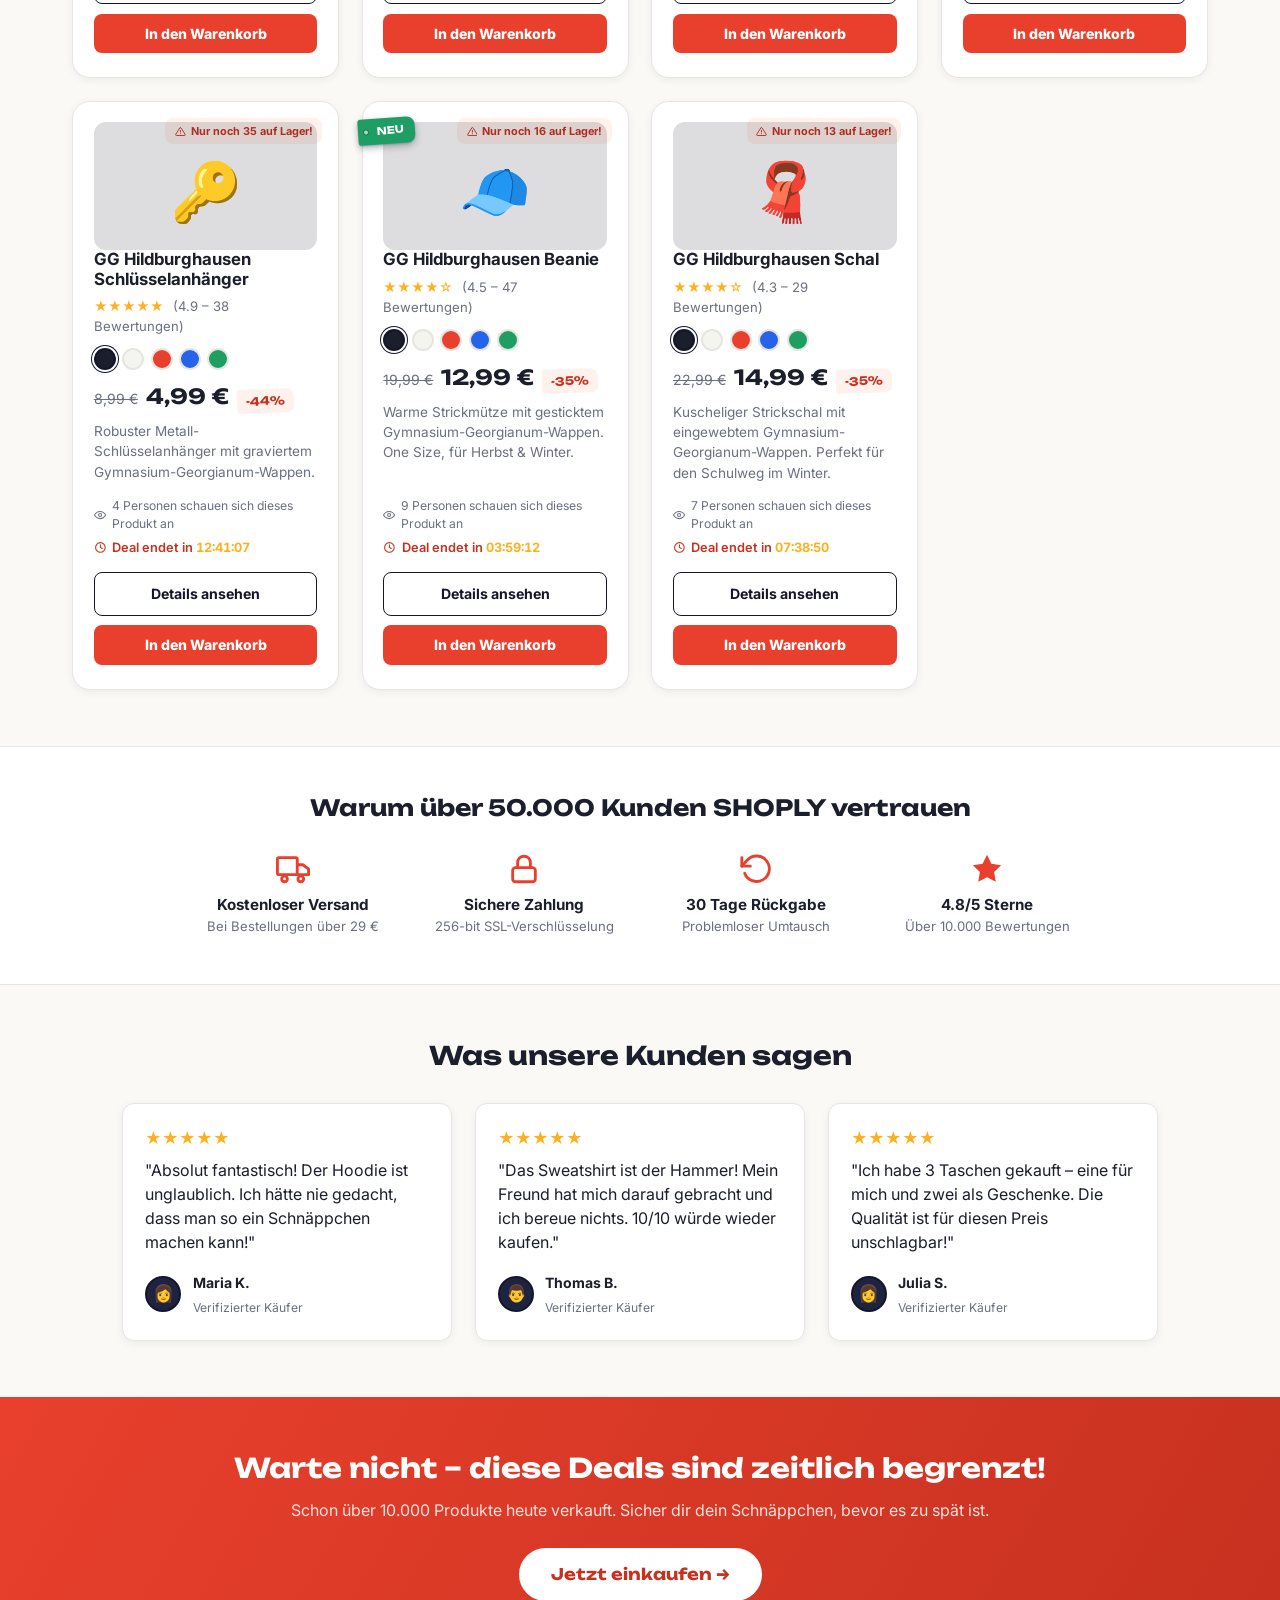
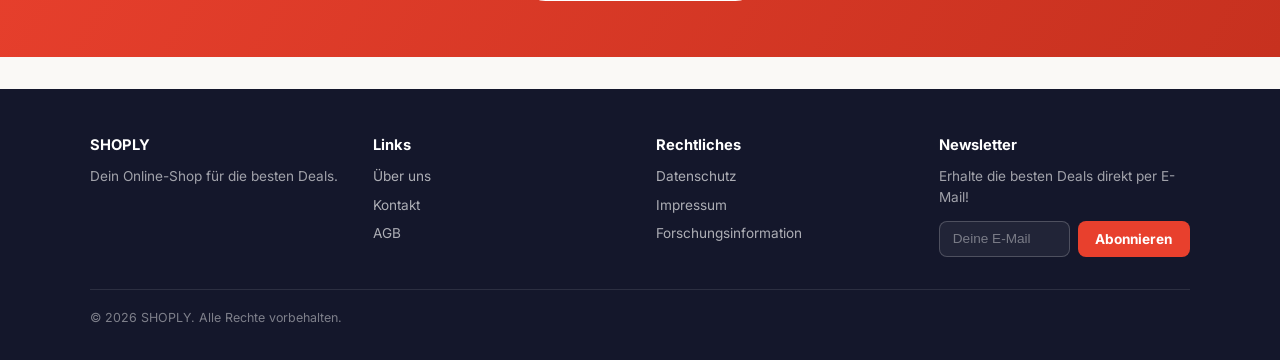
==== commit 82c82c3c: "Add files via upload" ====
--- a/index.html
+++ b/index.html
@@ -126,13 +126,13 @@
     <span>🔔 Lisa aus Berlin hat gerade "GG Hildburghausen Hoodie" gekauft</span>
     <span>🔔 Max aus München hat gerade "GG Hildburghausen Sweatshirt" in den Warenkorb gelegt</span>
     <span>🔔 Sarah aus Hamburg hat gerade "Leder Tasche Deluxe" gekauft</span>
-    <span>🔔 Tom aus Köln hat gerade "GG Hildburghausen Turnbeutel" gekauft</span>
+    <span>🔔 Tom aus Köln hat gerade "GG Hildburghausen Sporttasche" gekauft</span>
     <span>🔔 Anna aus Frankfurt hat gerade "Sneaker Limited" gekauft</span>
     <span>🔔 Felix aus Stuttgart hat gerade "GG Hildburghausen Hoodie" gekauft</span>
     <span>🔔 Lisa aus Berlin hat gerade "GG Hildburghausen Hoodie" gekauft</span>
     <span>🔔 Max aus München hat gerade "GG Hildburghausen Sweatshirt" in den Warenkorb gelegt</span>
     <span>🔔 Sarah aus Hamburg hat gerade "Leder Tasche Deluxe" gekauft</span>
-    <span>🔔 Tom aus Köln hat gerade "GG Hildburghausen Turnbeutel" gekauft</span>
+    <span>🔔 Tom aus Köln hat gerade "GG Hildburghausen Sporttasche" gekauft</span>
   </div>
 </div>
 
--- a/style.css
+++ b/style.css
@@ -206,6 +206,7 @@
 }
 .modal h2 { font-size: 1.3rem; }
 .modal-subtitle { color: var(--text-muted); font-size: 0.9rem; margin-top: -0.4em; }
+.form-optional-hint { font-size: 0.78rem; font-weight: 500; color: var(--text-muted); }
 
 .cookie-option {
   display: flex; align-items: center; justify-content: space-between;
@@ -767,6 +768,8 @@
 .btn-sub-decline { background: transparent; color: var(--text-muted); font-size: 0.85rem; padding: 0.75rem 0.6rem; }
 .btn-sub-decline:hover { color: var(--text); }
 .sub-fine-print { font-size: 0.72rem; color: var(--text-muted); margin: 0.8rem 0 0; }
+.subscription-modal { max-width: 460px; text-align: left; }
+.subscription-modal p { font-size: 0.86rem; }
 
 .final-actions { display: flex; align-items: center; justify-content: space-between; gap: 1rem; margin-top: 1.6rem; flex-wrap: wrap; }
 .btn-final-buy {
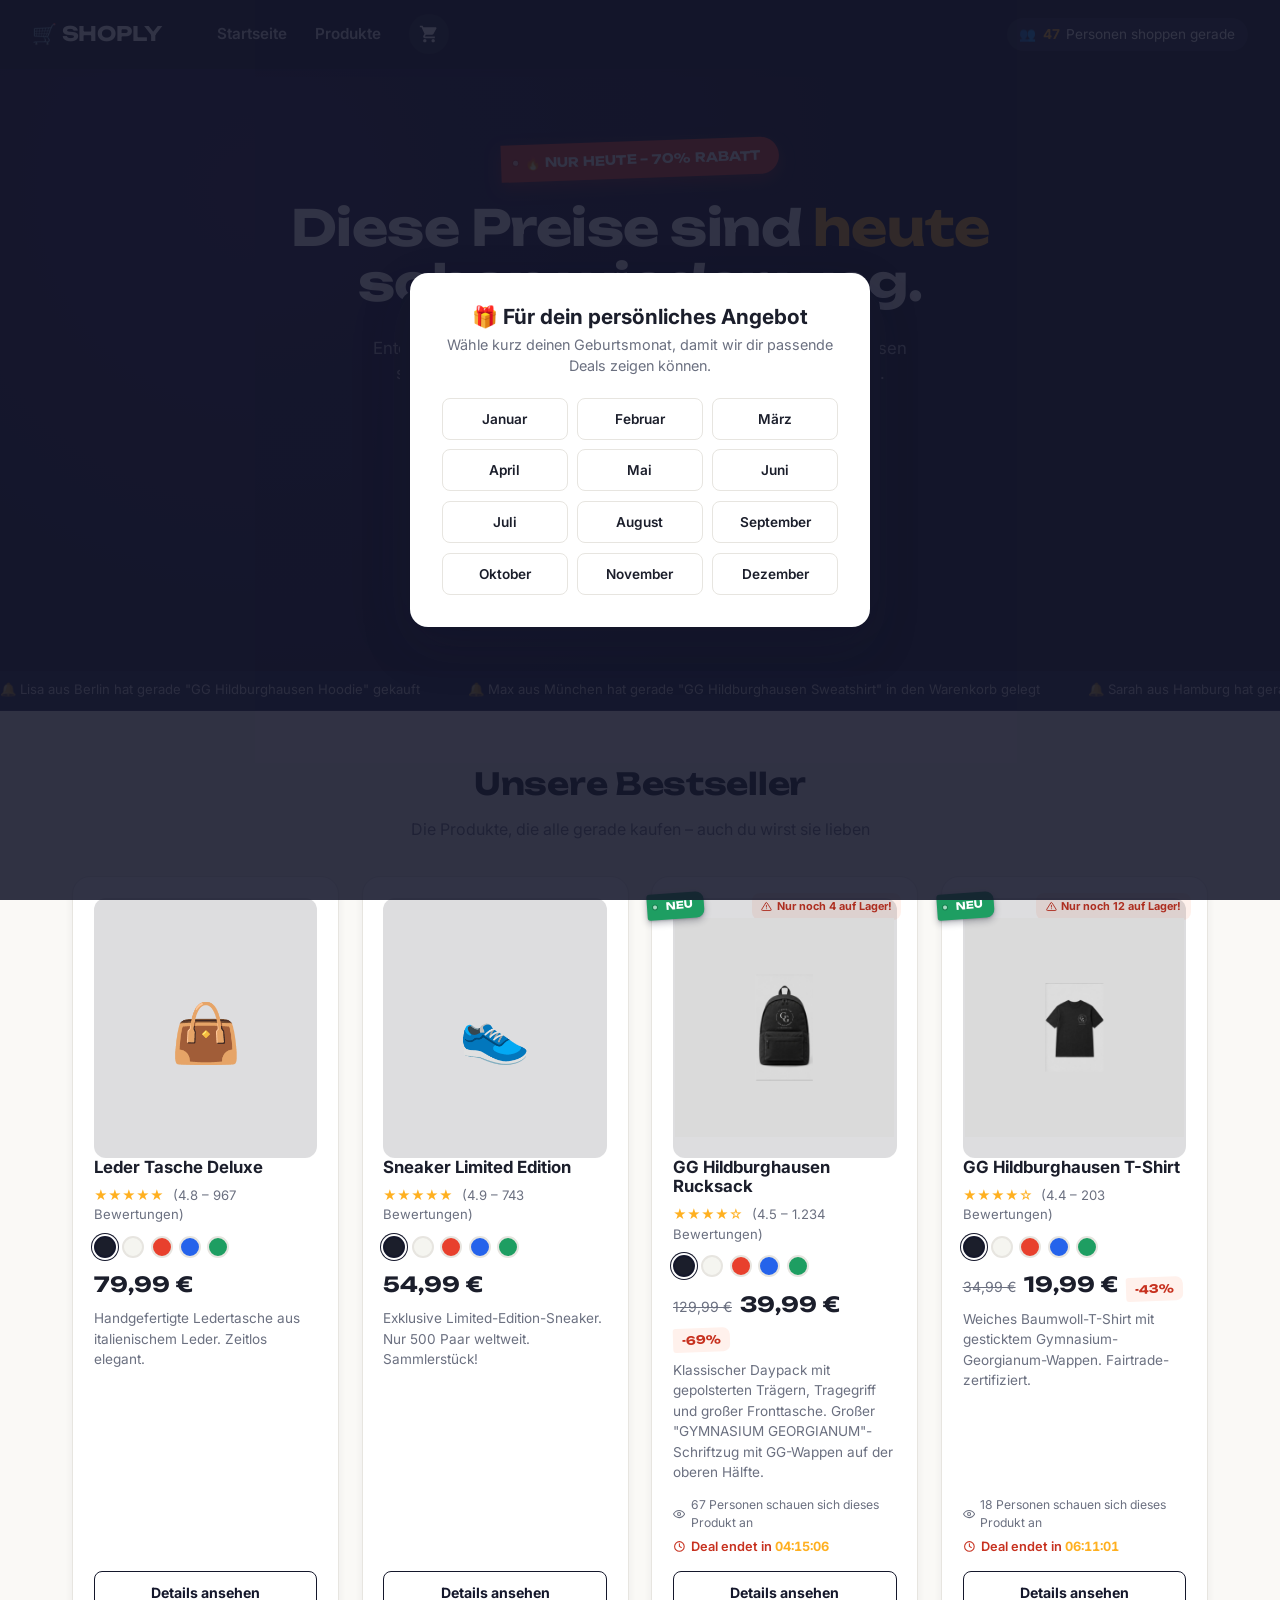
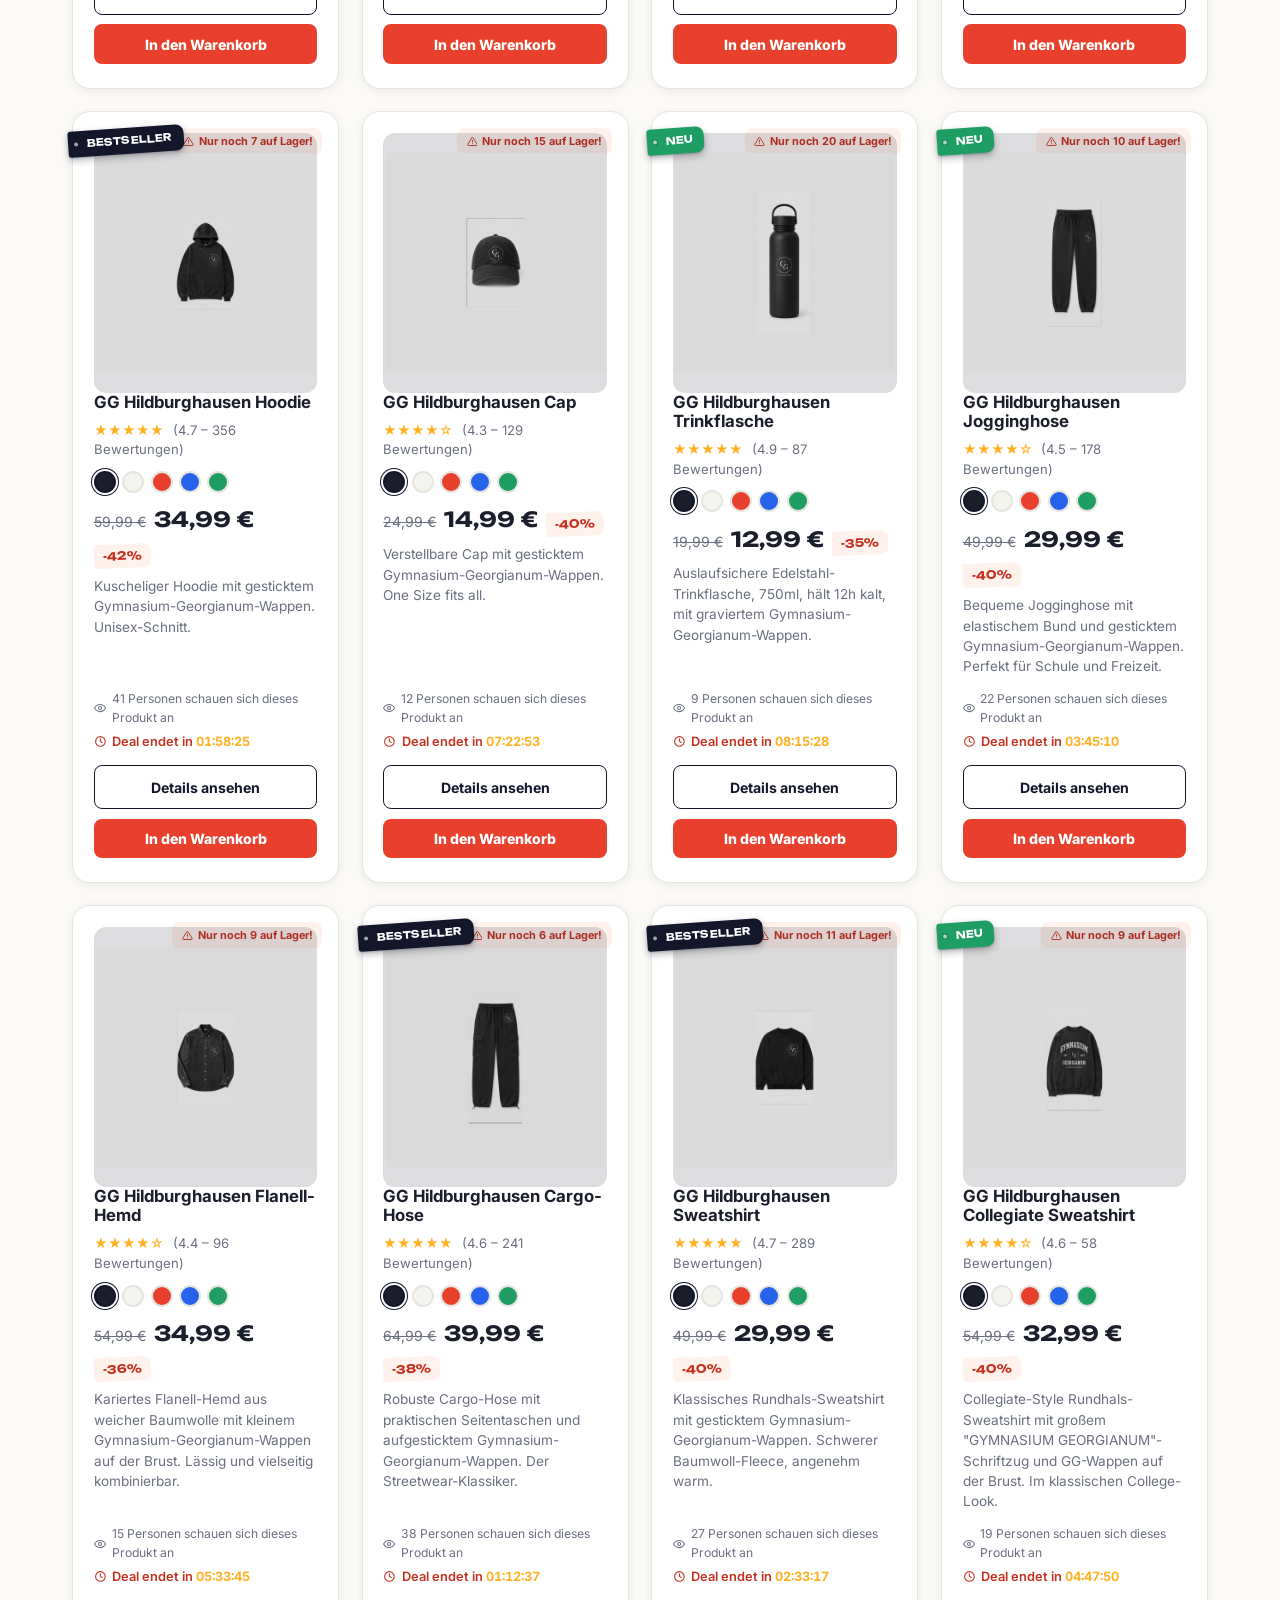
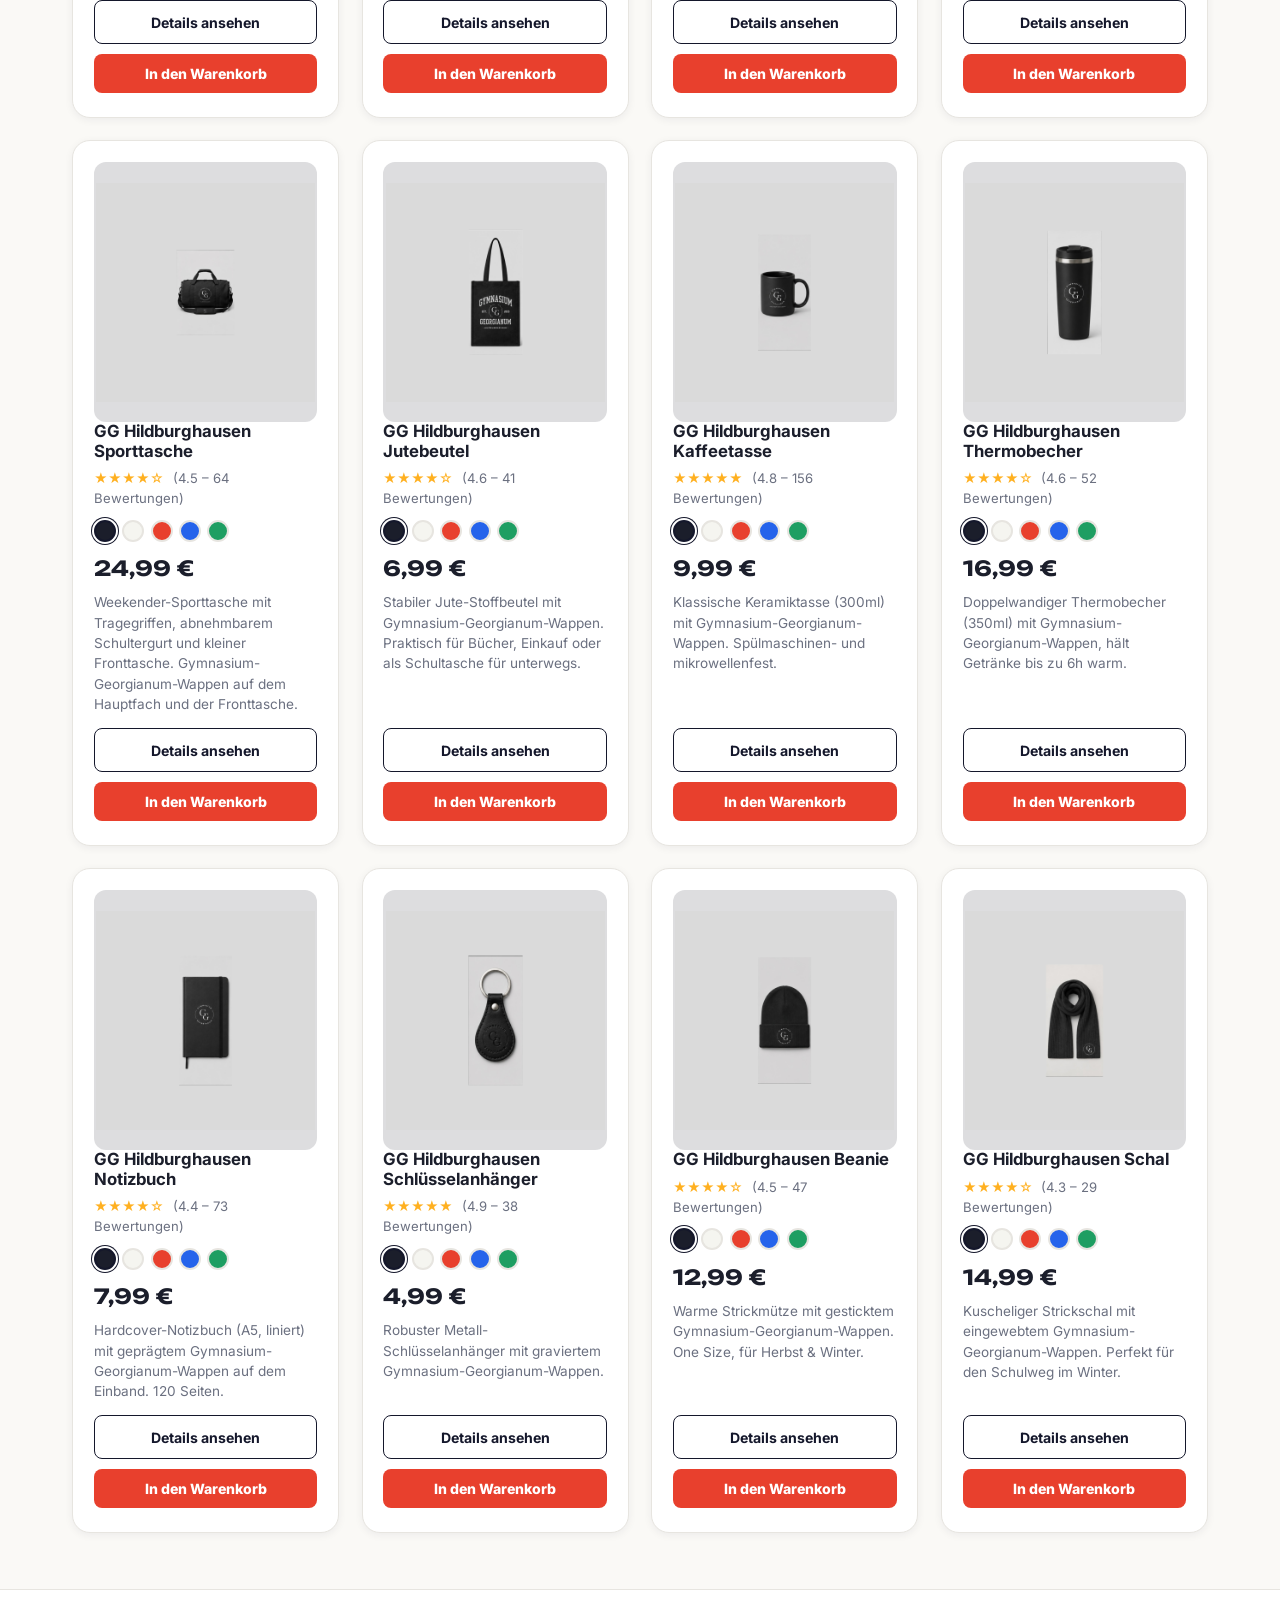
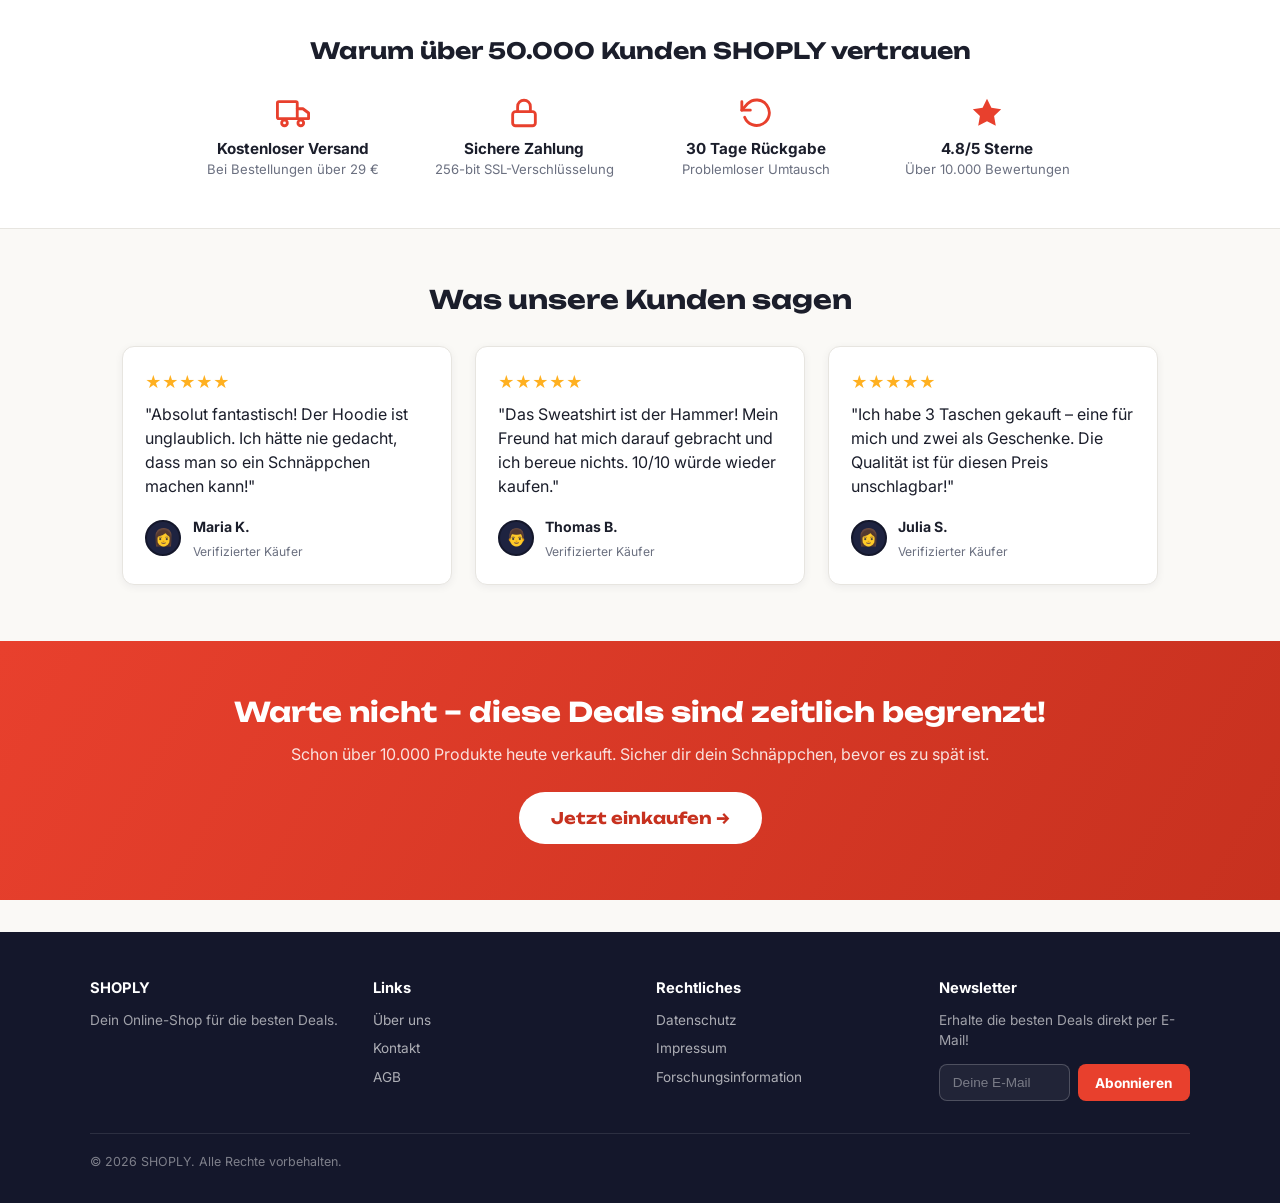
==== commit e7686ff0: "Add files via upload" ====
--- a/index.html
+++ b/index.html
@@ -4,6 +4,7 @@
 <meta charset="UTF-8">
 <meta name="viewport" content="width=device-width, initial-scale=1.0">
 <title>SHOPLY – Was würdest du kaufen?</title>
+<link rel="icon" type="image/png" href="logo-ggh.png">
 <link rel="stylesheet" href="style.css">
 <link rel="preconnect" href="https://fonts.googleapis.com">
 <link rel="preconnect" href="https://fonts.gstatic.com" crossorigin>
--- a/style.css
+++ b/style.css
@@ -413,13 +413,13 @@
   border-radius: var(--radius);
   overflow: hidden;
   display: flex; align-items: center; justify-content: center;
-  min-height: 128px;
+  min-height: 260px;
 }
 .product-image img {
   position: absolute; inset: 0;
   width: 100%; height: 100%;
   object-fit: contain;
-  padding: 0.6rem;
+  padding: 0.15rem;
   box-sizing: border-box;
 }
 .product-emoji-fallback { position: relative; }
@@ -556,14 +556,14 @@
   font-size: 8rem; text-align: center;
   background: var(--surface); border: 1px solid var(--border);
   border-radius: var(--radius-lg); padding: 3rem 0;
-  overflow: hidden; min-height: 320px;
+  overflow: hidden; min-height: 480px;
   display: flex; align-items: center; justify-content: center;
 }
 .product-detail-image img {
   position: absolute; inset: 0;
   width: 100%; height: 100%;
   object-fit: contain;
-  padding: 1.5rem;
+  padding: 0.3rem;
   box-sizing: border-box;
 }
 .product-detail-info .product-badge { position: static; display: inline-flex; margin-bottom: 0.8rem; }
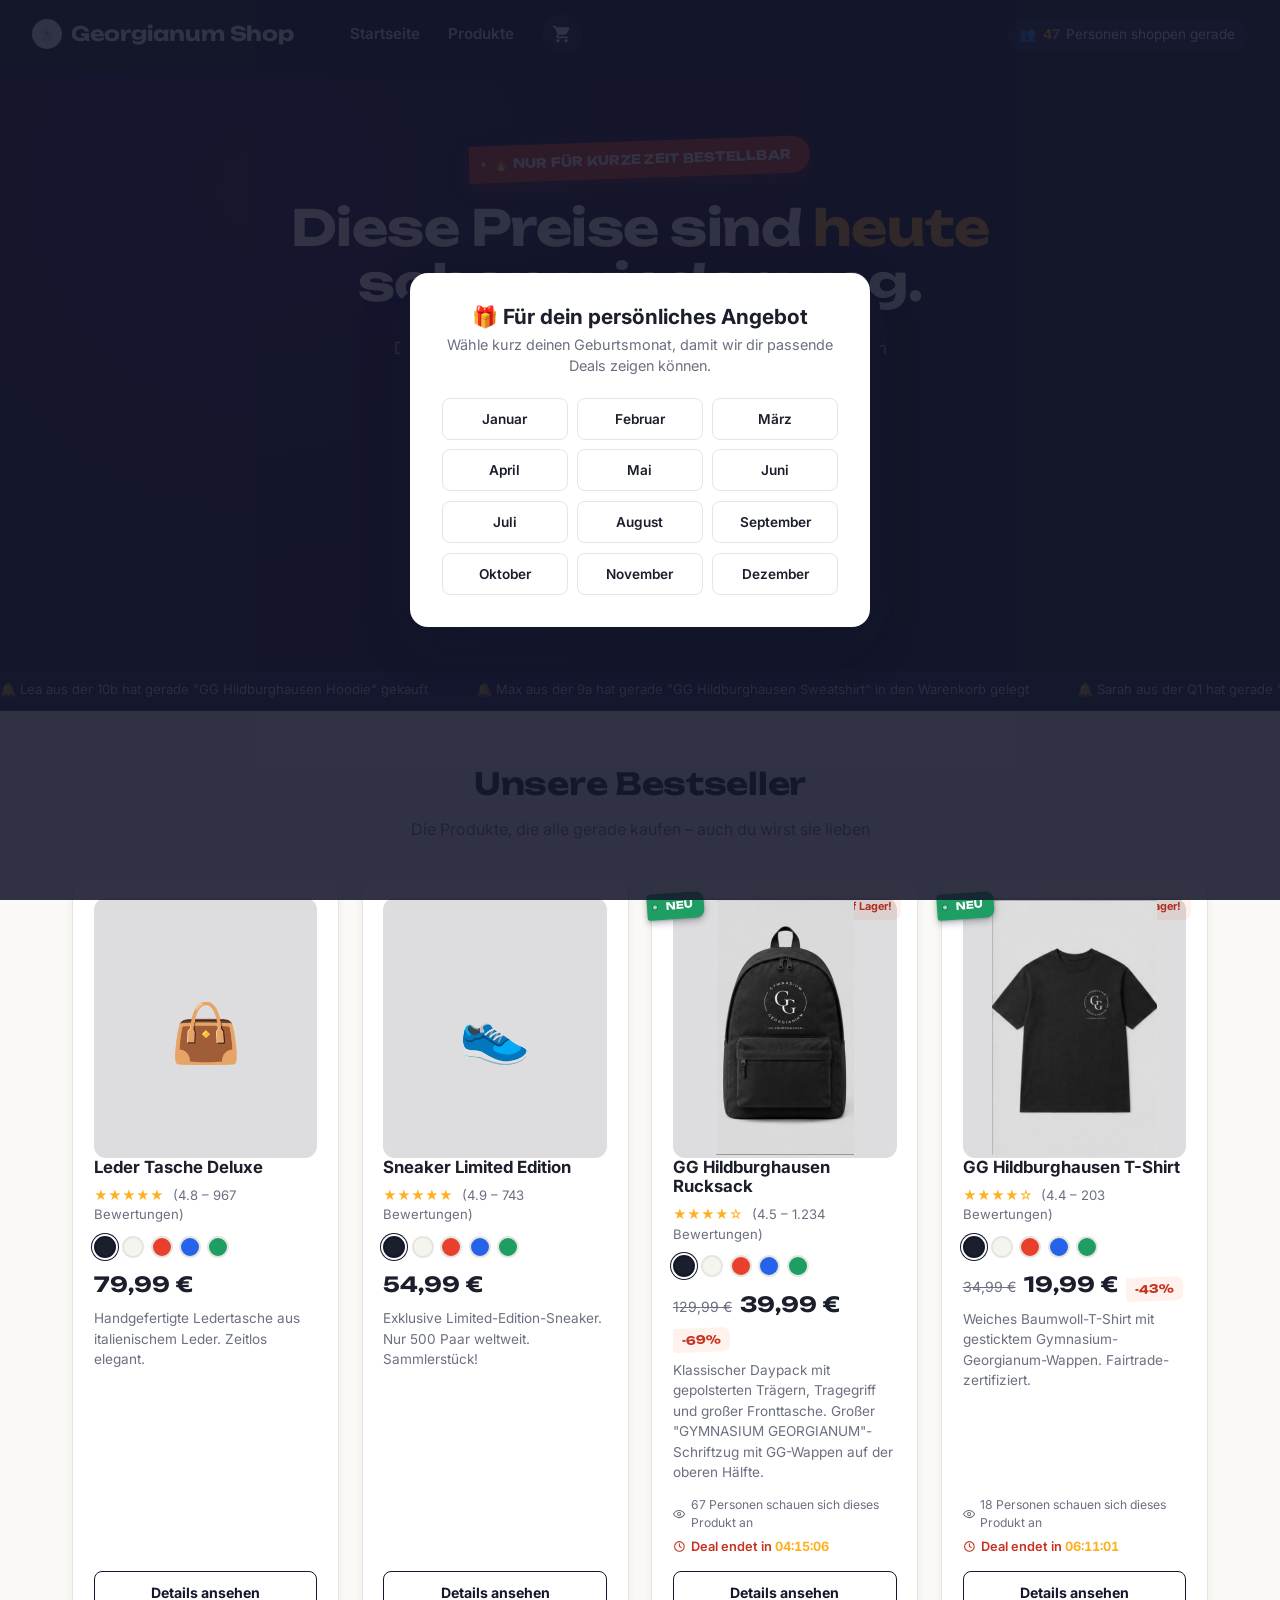
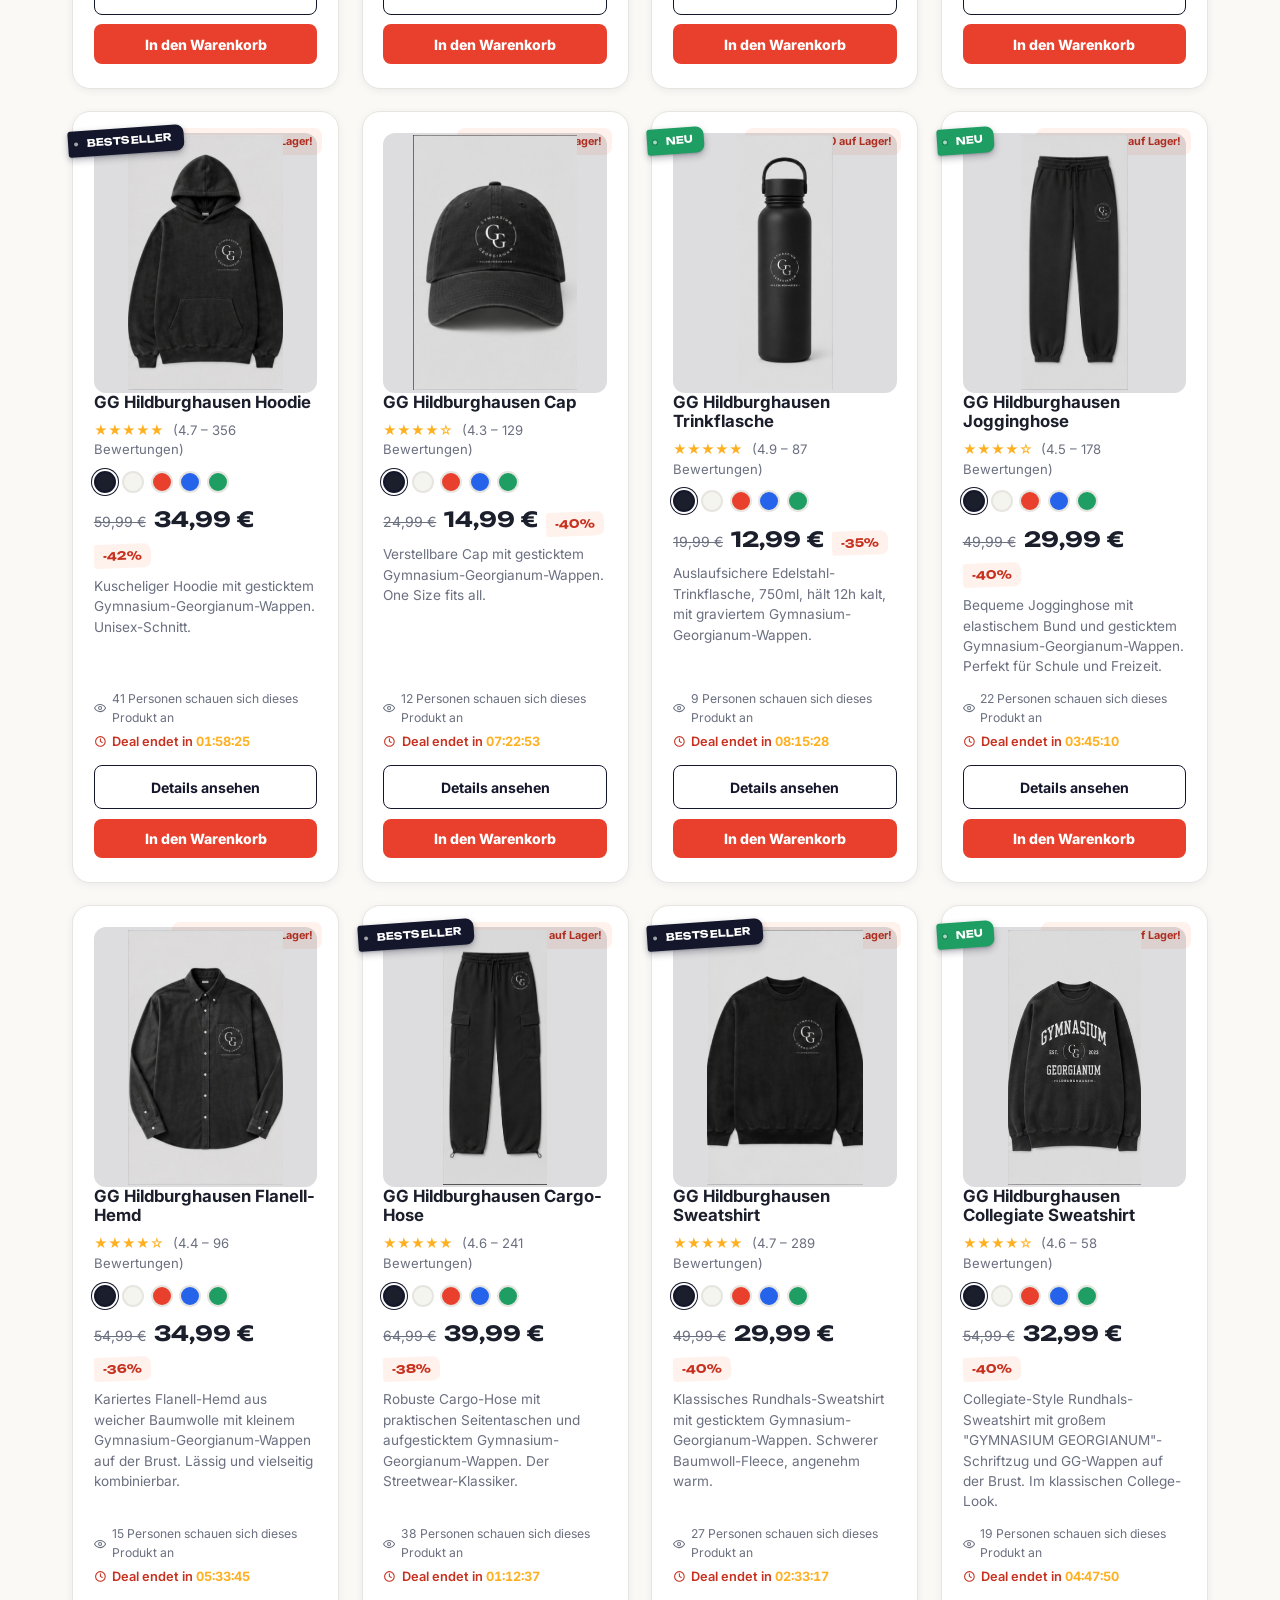
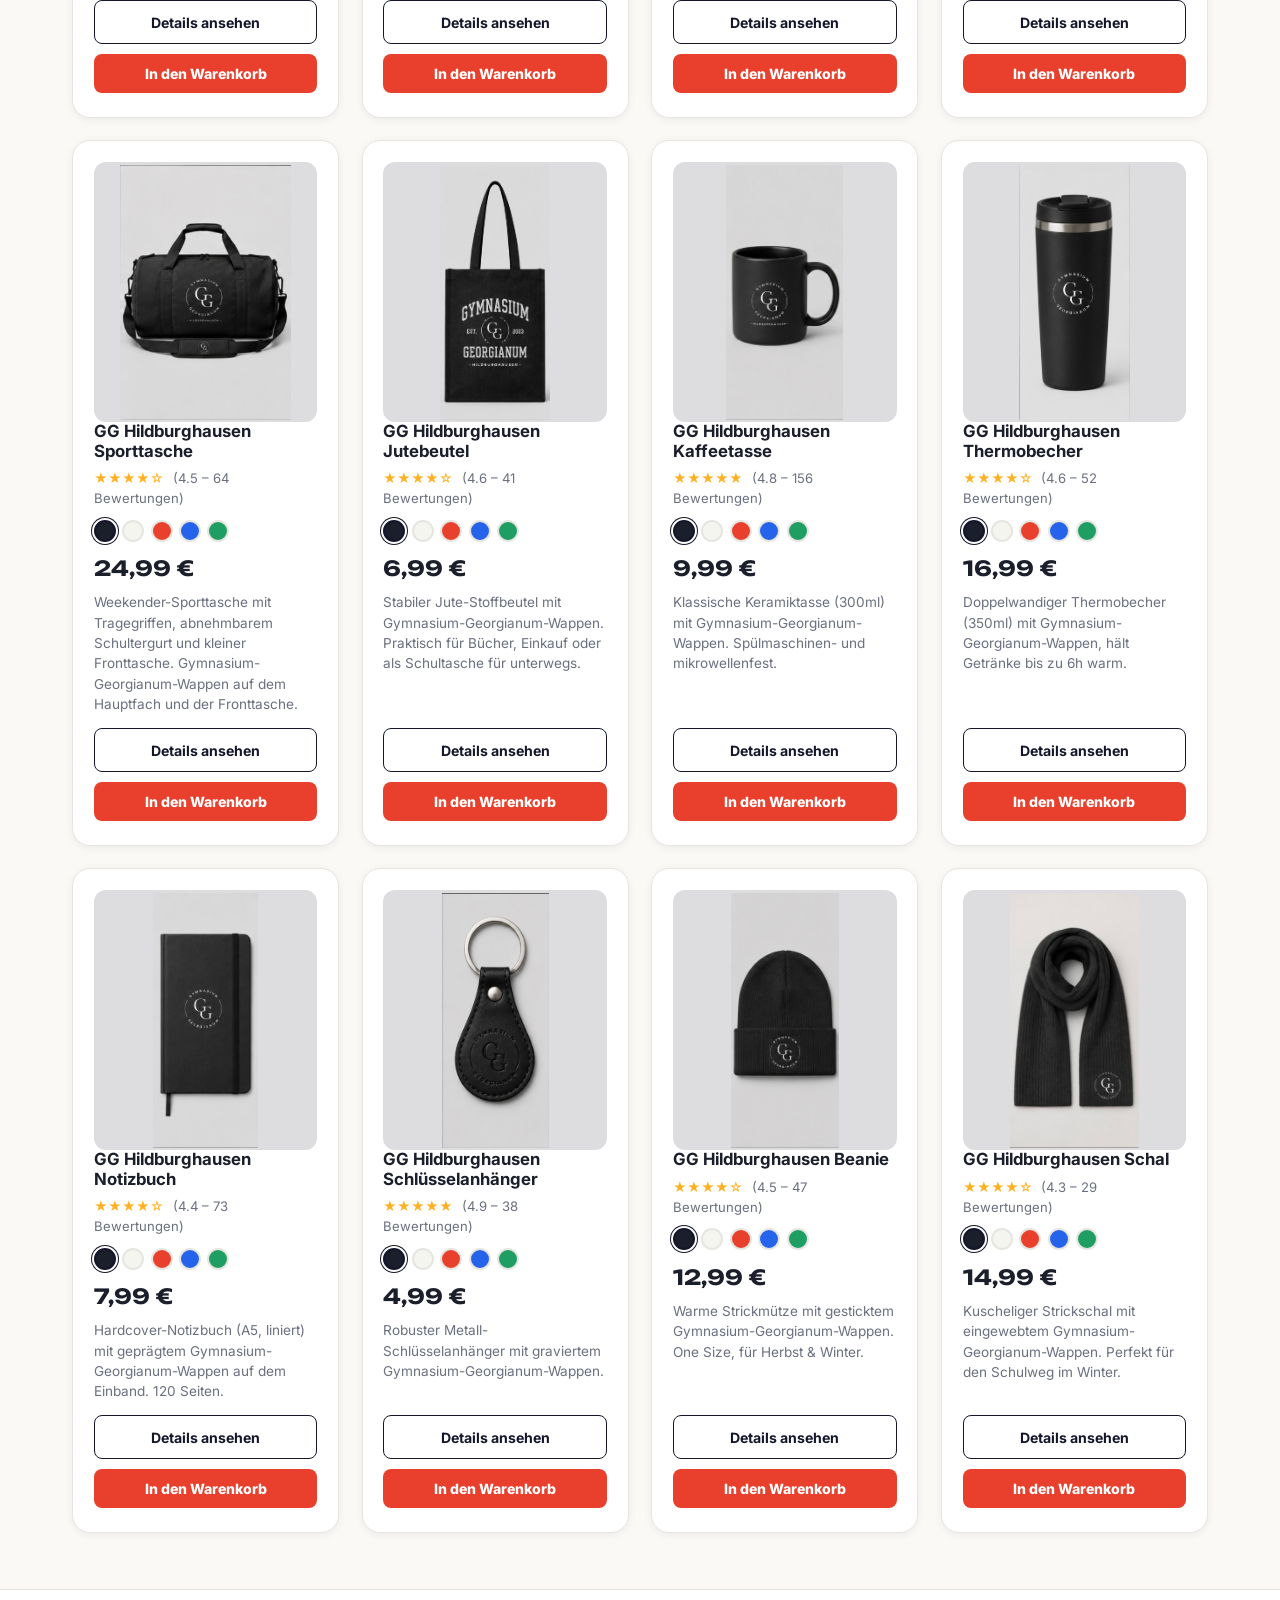
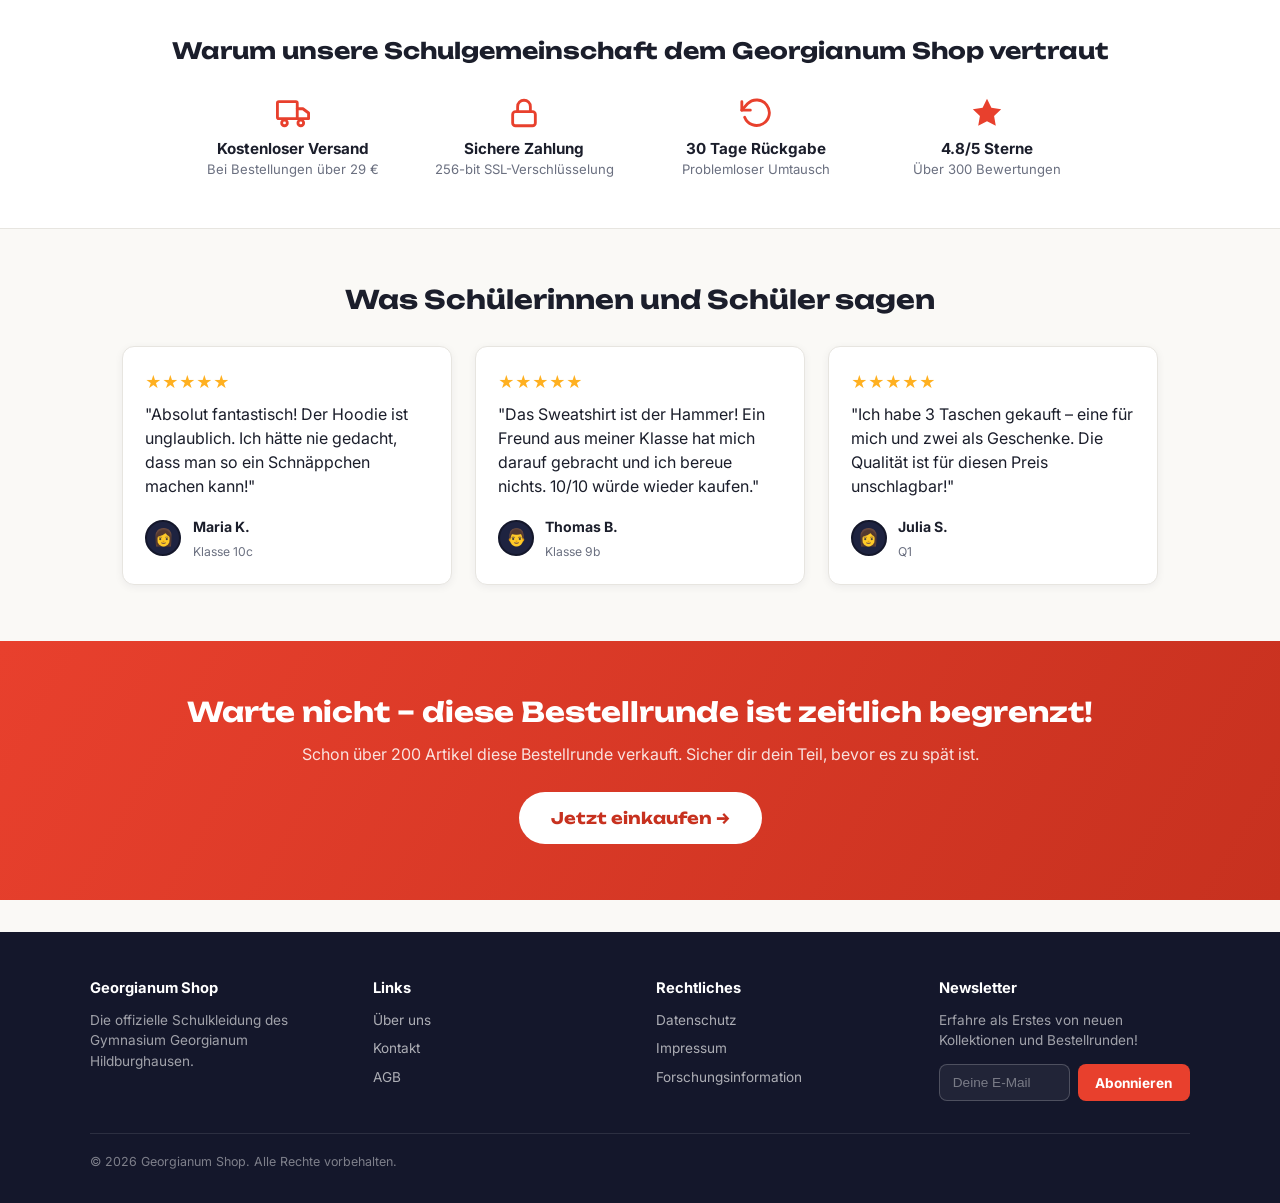
==== commit f22143db: "Add files via upload" ====
--- a/index.html
+++ b/index.html
@@ -3,7 +3,7 @@
 <head>
 <meta charset="UTF-8">
 <meta name="viewport" content="width=device-width, initial-scale=1.0">
-<title>SHOPLY – Was würdest du kaufen?</title>
+<title>Georgianum Shop – Offizieller Schulshop des Gymnasium Georgianum</title>
 <link rel="icon" type="image/png" href="logo-ggh.png">
 <link rel="stylesheet" href="style.css">
 <link rel="preconnect" href="https://fonts.googleapis.com">
@@ -60,7 +60,7 @@
 
 <!-- NAVBAR -->
 <nav class="navbar">
-  <div class="nav-brand">🛒 SHOPLY</div>
+  <div class="nav-brand"><img src="logo-ggh.png" alt="Gymnasium Georgianum Hildburghausen" class="nav-logo">Georgianum Shop</div>
   <div class="nav-links">
     <a href="index.html">Startseite</a>
     <a href="index.html#produkte">Produkte</a>
@@ -100,13 +100,13 @@
 <!-- HERO – AIDA: Attention -->
 <section class="hero">
   <div class="hero-content">
-    <span class="hero-badge">🔥 NUR HEUTE – 70% RABATT</span>
+    <span class="hero-badge">🔥 NUR FÜR KURZE ZEIT BESTELLBAR</span>
     <h1>Diese Preise sind <em>heute</em><br>schon wieder weg.</h1>
-    <p class="hero-sub">Entdecke unsere exklusiven Deals, die du dir nicht entgehen lassen solltest. Millionen von zufriedenen Kunden können nicht irren.</p>
+    <p class="hero-sub">Die offizielle Schulkleidung des Gymnasium Georgianum – von Schülerinnen und Schülern für unsere Schulgemeinschaft.</p>
     <a href="#produkte" class="btn-hero">Jetzt entdecken →</a>
     <div class="hero-urgency">
       <span class="pulse-dot"></span>
-      <span>⏱️ Diese Angebote enden in <span id="heroTimer">04:59:32</span></span>
+      <span>⏱️ Diese Bestellrunde endet in <span id="heroTimer">04:59:32</span></span>
     </div>
     <div class="hero-social">
       <div class="avatar-stack">
@@ -116,7 +116,7 @@
         <div class="avatar">👨</div>
         <div class="avatar">👩</div>
       </div>
-      <p><strong>2.847</strong> Menschen haben heute bereits gekauft</p>
+      <p><strong>38</strong> Bestellungen diese Woche</p>
     </div>
   </div>
 </section>
@@ -124,16 +124,16 @@
 <!-- SOCIAL PROOF TICKER -->
 <div class="ticker-wrap">
   <div class="ticker">
-    <span>🔔 Lisa aus Berlin hat gerade "GG Hildburghausen Hoodie" gekauft</span>
-    <span>🔔 Max aus München hat gerade "GG Hildburghausen Sweatshirt" in den Warenkorb gelegt</span>
-    <span>🔔 Sarah aus Hamburg hat gerade "Leder Tasche Deluxe" gekauft</span>
-    <span>🔔 Tom aus Köln hat gerade "GG Hildburghausen Sporttasche" gekauft</span>
-    <span>🔔 Anna aus Frankfurt hat gerade "Sneaker Limited" gekauft</span>
-    <span>🔔 Felix aus Stuttgart hat gerade "GG Hildburghausen Hoodie" gekauft</span>
-    <span>🔔 Lisa aus Berlin hat gerade "GG Hildburghausen Hoodie" gekauft</span>
-    <span>🔔 Max aus München hat gerade "GG Hildburghausen Sweatshirt" in den Warenkorb gelegt</span>
-    <span>🔔 Sarah aus Hamburg hat gerade "Leder Tasche Deluxe" gekauft</span>
-    <span>🔔 Tom aus Köln hat gerade "GG Hildburghausen Sporttasche" gekauft</span>
+    <span>🔔 Lea aus der 10b hat gerade "GG Hildburghausen Hoodie" gekauft</span>
+    <span>🔔 Max aus der 9a hat gerade "GG Hildburghausen Sweatshirt" in den Warenkorb gelegt</span>
+    <span>🔔 Sarah aus der Q1 hat gerade "Leder Tasche Deluxe" gekauft</span>
+    <span>🔔 Tom aus der 8c hat gerade "GG Hildburghausen Sporttasche" gekauft</span>
+    <span>🔔 Anna aus der 10a hat gerade "Sneaker Limited" gekauft</span>
+    <span>🔔 Felix aus der Q2 hat gerade "GG Hildburghausen Hoodie" gekauft</span>
+    <span>🔔 Lea aus der 10b hat gerade "GG Hildburghausen Hoodie" gekauft</span>
+    <span>🔔 Max aus der 9a hat gerade "GG Hildburghausen Sweatshirt" in den Warenkorb gelegt</span>
+    <span>🔔 Sarah aus der Q1 hat gerade "Leder Tasche Deluxe" gekauft</span>
+    <span>🔔 Tom aus der 8c hat gerade "GG Hildburghausen Sporttasche" gekauft</span>
   </div>
 </div>
 
@@ -151,7 +151,7 @@
 
 <!-- TRUST SECTION – AIDA: Desire -->
 <section class="trust-section">
-  <h2>Warum über 50.000 Kunden SHOPLY vertrauen</h2>
+  <h2>Warum unsere Schulgemeinschaft dem Georgianum Shop vertraut</h2>
   <div class="trust-grid">
     <div class="trust-item">
       <div class="trust-icon" data-icon="truck"></div>
@@ -171,29 +171,29 @@
     <div class="trust-item">
       <div class="trust-icon" data-icon="star"></div>
       <h4>4.8/5 Sterne</h4>
-      <p>Über 10.000 Bewertungen</p>
+      <p>Über 300 Bewertungen</p>
     </div>
   </div>
 </section>
 
 <!-- TESTIMONIALS – Social Proof -->
 <section class="testimonials-section">
-  <h2>Was unsere Kunden sagen</h2>
+  <h2>Was Schülerinnen und Schüler sagen</h2>
   <div class="testimonials-grid">
     <div class="testimonial">
       <div class="testimonial-stars">★★★★★</div>
       <p>"Absolut fantastisch! Der Hoodie ist unglaublich. Ich hätte nie gedacht, dass man so ein Schnäppchen machen kann!"</p>
       <div class="testimonial-author">
         <div class="avatar">👩</div>
-        <div><strong>Maria K.</strong><br><span>Verifizierter Käufer</span></div>
+        <div><strong>Maria K.</strong><br><span>Klasse 10c</span></div>
       </div>
     </div>
     <div class="testimonial">
       <div class="testimonial-stars">★★★★★</div>
-      <p>"Das Sweatshirt ist der Hammer! Mein Freund hat mich darauf gebracht und ich bereue nichts. 10/10 würde wieder kaufen."</p>
+      <p>"Das Sweatshirt ist der Hammer! Ein Freund aus meiner Klasse hat mich darauf gebracht und ich bereue nichts. 10/10 würde wieder kaufen."</p>
       <div class="testimonial-author">
         <div class="avatar">👨</div>
-        <div><strong>Thomas B.</strong><br><span>Verifizierter Käufer</span></div>
+        <div><strong>Thomas B.</strong><br><span>Klasse 9b</span></div>
       </div>
     </div>
     <div class="testimonial">
@@ -201,7 +201,7 @@
       <p>"Ich habe 3 Taschen gekauft – eine für mich und zwei als Geschenke. Die Qualität ist für diesen Preis unschlagbar!"</p>
       <div class="testimonial-author">
         <div class="avatar">👩</div>
-        <div><strong>Julia S.</strong><br><span>Verifizierter Käufer</span></div>
+        <div><strong>Julia S.</strong><br><span>Q1</span></div>
       </div>
     </div>
   </div>
@@ -209,8 +209,8 @@
 
 <!-- CTA SECTION – AIDA: Action -->
 <section class="cta-section">
-  <h2>Warte nicht – diese Deals sind zeitlich begrenzt!</h2>
-  <p>Schon über 10.000 Produkte heute verkauft. Sicher dir dein Schnäppchen, bevor es zu spät ist.</p>
+  <h2>Warte nicht – diese Bestellrunde ist zeitlich begrenzt!</h2>
+  <p>Schon über 200 Artikel diese Bestellrunde verkauft. Sicher dir dein Teil, bevor es zu spät ist.</p>
   <a href="#produkte" class="btn-cta">Jetzt einkaufen →</a>
 </section>
 
@@ -224,8 +224,8 @@
 <footer class="footer">
   <div class="footer-grid">
     <div>
-      <h4>SHOPLY</h4>
-      <p>Dein Online-Shop für die besten Deals.</p>
+      <h4>Georgianum Shop</h4>
+      <p>Die offizielle Schulkleidung des Gymnasium Georgianum Hildburghausen.</p>
     </div>
     <div>
       <h4>Links</h4>
@@ -241,7 +241,7 @@
     </div>
     <div>
       <h4>Newsletter</h4>
-      <p>Erhalte die besten Deals direkt per E-Mail!</p>
+      <p>Erfahre als Erstes von neuen Kollektionen und Bestellrunden!</p>
       <form id="newsletterForm" class="newsletter-form">
         <input type="email" name="email" placeholder="Deine E-Mail" required>
         <button type="submit">Abonnieren</button>
@@ -250,7 +250,7 @@
     </div>
   </div>
   <div class="footer-bottom">
-    <p>© 2026 SHOPLY. Alle Rechte vorbehalten.</p>
+    <p>© 2026 Georgianum Shop. Alle Rechte vorbehalten.</p>
   </div>
 </footer>
 
--- a/style.css
+++ b/style.css
@@ -65,7 +65,9 @@
   box-shadow: var(--shadow-sm);
 }
 
-.nav-brand { font-family: var(--font-display); font-size: 1.25rem; font-weight: 700; letter-spacing: -0.01em; }
+.nav-brand { font-family: var(--font-display); font-size: 1.25rem; font-weight: 700; letter-spacing: -0.01em; display: flex; align-items: center; gap: 0.55rem; }
+.nav-brand a { display: flex; align-items: center; gap: 0.55rem; }
+.nav-logo { width: 30px; height: 30px; border-radius: 50%; object-fit: cover; background: #fff; flex-shrink: 0; }
 
 .nav-links { display: flex; align-items: center; gap: 1.75rem; flex: 1; margin-left: 2rem; }
 .nav-links > a { font-weight: 600; font-size: 0.95rem; opacity: 0.85; transition: opacity 0.15s; }
